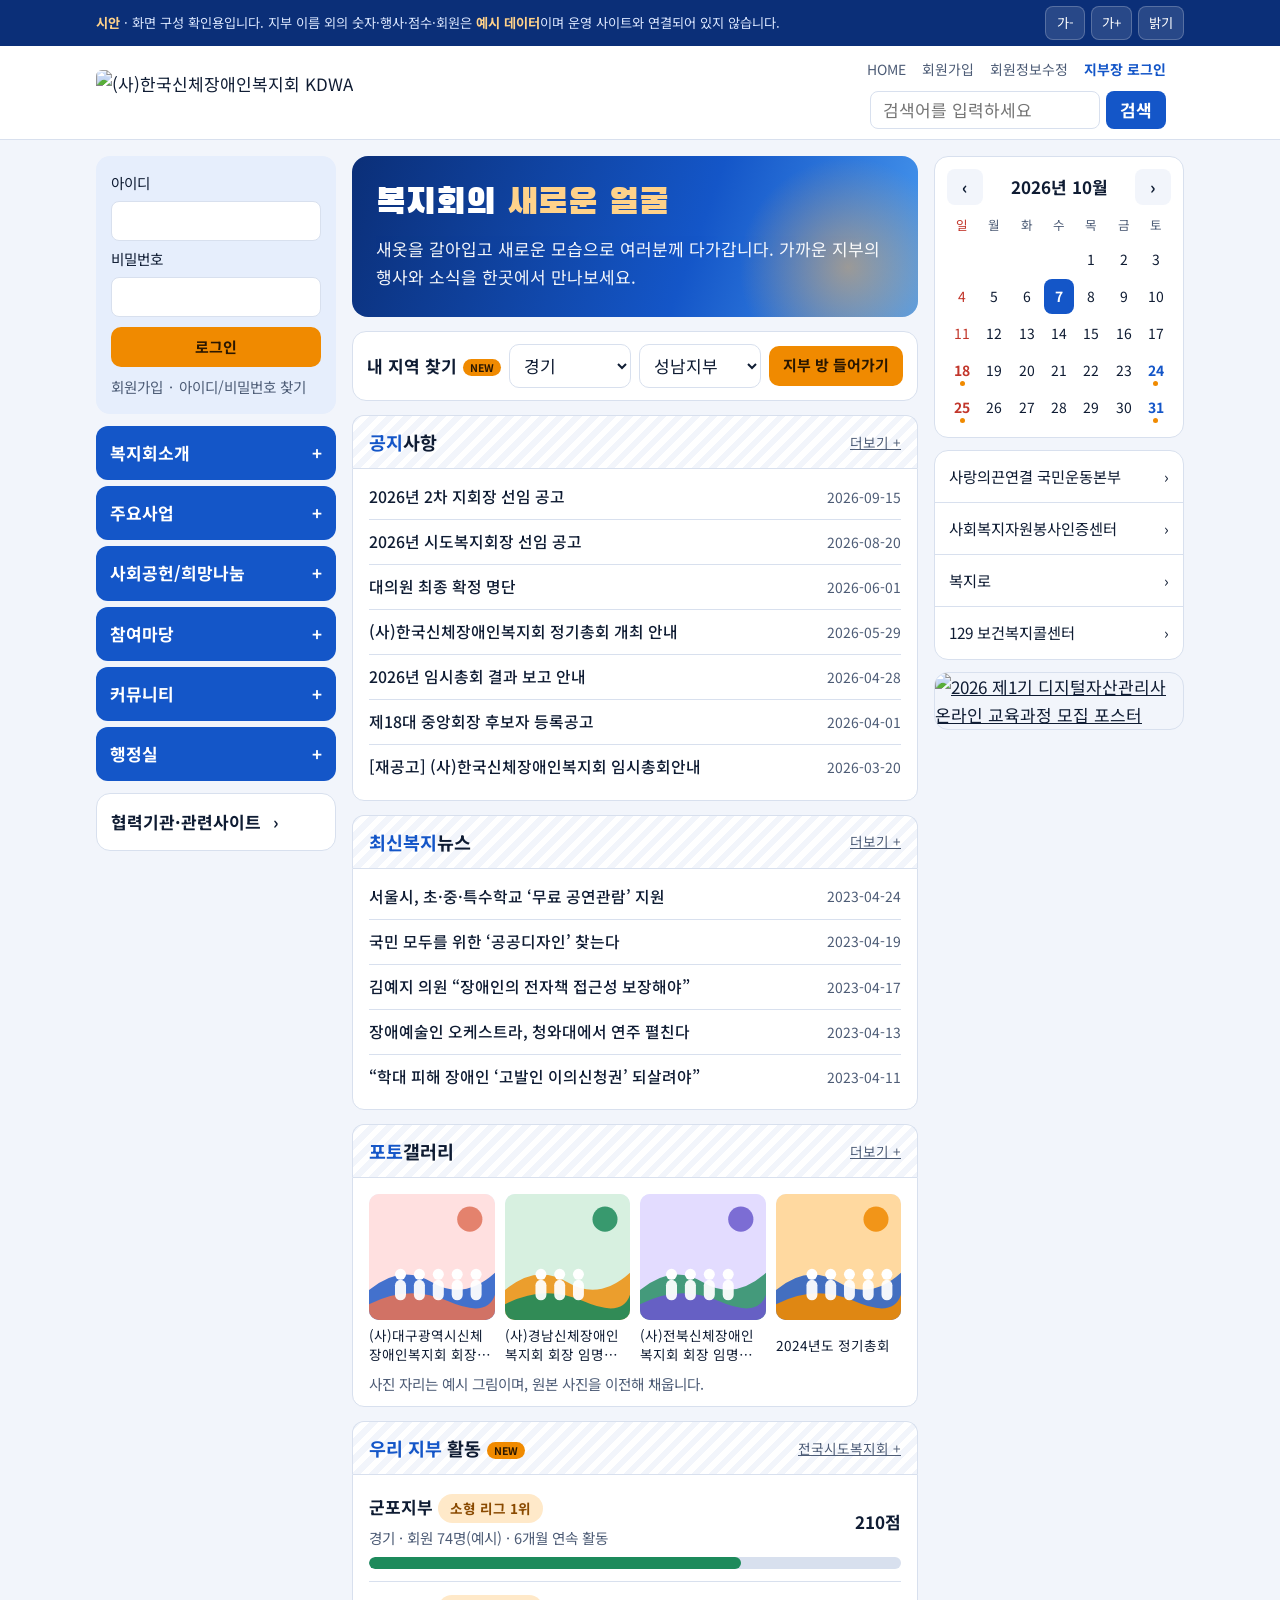
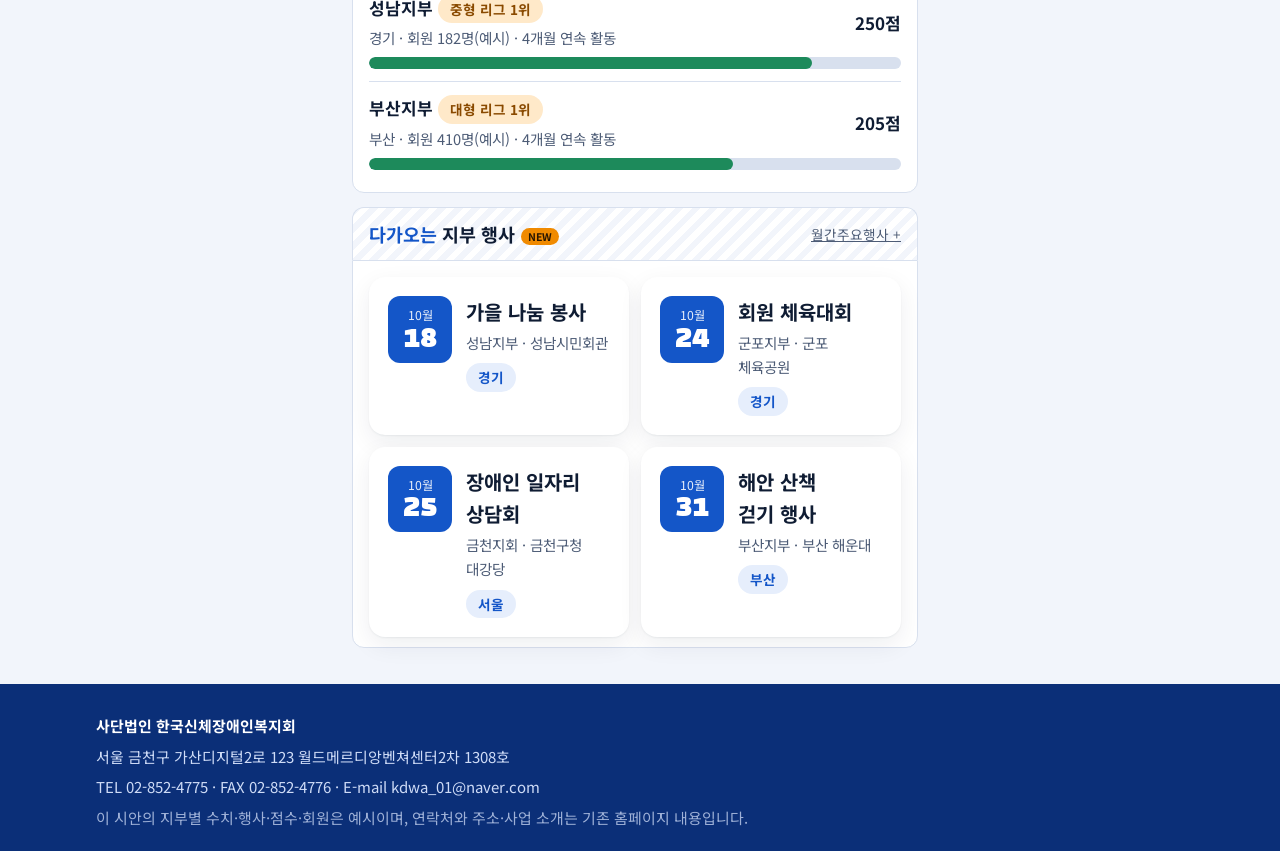
==== source/src.html @ e302c699 "복지회 홈페이지 개선 시안 버전 2 추가 원본 홈 골격(왼쪽 로그인·세로 메뉴, 가운데 공지·뉴스·갤러리, 오른쪽 달력·협력기관·포스터)을 유지하고 지부·지회 방, 지부장 관리 화" ====
<!doctype html>
<html lang="ko"><head><meta charset="utf-8">
<meta name="viewport" content="width=device-width,initial-scale=1">
<title>복지회 새 홈페이지 시안</title>
<link rel="preconnect" href="https://fonts.googleapis.com"><link rel="preconnect" href="https://fonts.gstatic.com" crossorigin>
<link href="https://fonts.googleapis.com/css2?family=Black+Han+Sans&family=Noto+Sans+KR:wght@400;500;700&display=swap" rel="stylesheet">
<style>
/* Layout: 파란 상단 영역 + 흰 카드 본문. 데스크톱은 상단 메뉴(마우스 올리면 하위 메뉴), 모바일은 하단 탭.
   지부장 화면은 왼쪽 메뉴 + 본문. 색은 로고의 남색과 2026 포스터의 로열블루·주황. 주황은 행동 버튼에만. */
:root{
 --bg:#f2f5fb; --surface:#ffffff; --ink:#0f1c33; --mut:#4d5c76; --line:#d8e0ee;
 --brand:#1456c8; --brand-deep:#0b2f78; --brand-soft:#e6eefc;
 --accent:#f08a00; --accent-ink:#2a1700; --green:#1d8a5b; --green-soft:#e1f4ea; --red:#c2362b; --red-soft:#fde8e6;
 --on-brand:#ffffff; --t1:#dbe6fa; --t2:#a9c3f2; --t3:#1456c8; --t4:#f08a00;
 --shadow:0 1px 2px rgba(15,28,51,.06),0 8px 24px rgba(15,28,51,.07);
 --fs:17px; --disp:"Black Han Sans","Noto Sans KR","Malgun Gothic",sans-serif; --body:"Noto Sans KR","Malgun Gothic","Apple SD Gothic Neo",sans-serif;
}
@media (prefers-color-scheme:dark){:root:not([data-theme="light"]){
 --bg:#0a111e; --surface:#121c2e; --ink:#eaf0fb; --mut:#a2b0c8; --line:#25324a;
 --brand:#6ea8ff; --brand-deep:#0a1f4d; --brand-soft:#16294d;
 --accent:#ffb04d; --accent-ink:#241400; --green:#5cc79a; --green-soft:#143528; --red:#ff8d82; --red-soft:#3b1a17;
 --on-brand:#07142e; --t1:#1a2c4d; --t2:#2b4a86; --t3:#6ea8ff; --t4:#ffb04d;
 --shadow:0 1px 2px rgba(0,0,0,.4),0 8px 24px rgba(0,0,0,.35);color-scheme:dark}}
:root[data-theme="dark"]{
 --bg:#0a111e; --surface:#121c2e; --ink:#eaf0fb; --mut:#a2b0c8; --line:#25324a;
 --brand:#6ea8ff; --brand-deep:#0a1f4d; --brand-soft:#16294d;
 --accent:#ffb04d; --accent-ink:#241400; --green:#5cc79a; --green-soft:#143528; --red:#ff8d82; --red-soft:#3b1a17;
 --on-brand:#07142e; --t1:#1a2c4d; --t2:#2b4a86; --t3:#6ea8ff; --t4:#ffb04d;
 --shadow:0 1px 2px rgba(0,0,0,.4),0 8px 24px rgba(0,0,0,.35);color-scheme:dark}
*{box-sizing:border-box}
html{font-size:var(--fs)}
body{margin:0;background:var(--bg);color:var(--ink);font-family:var(--body);line-height:1.65;padding-bottom:84px;-webkit-text-size-adjust:100%;word-break:keep-all;overflow-wrap:break-word}
a{color:inherit}button,input,select,textarea{font:inherit;color:inherit}
:focus-visible{outline:3px solid var(--accent);outline-offset:2px;border-radius:6px}
.skip{position:absolute;left:-999px;top:8px;background:var(--accent);color:var(--accent-ink);padding:10px 14px;border-radius:8px;z-index:100}.skip:focus{left:8px}
.wrap{width:min(1120px,100%);margin-inline:auto;padding-inline:16px}
.ribbon{background:var(--brand-deep);color:#dbe7ff;font-size:.78rem;padding:6px 0}
.ribbon .wrap{display:flex;gap:12px;align-items:center;justify-content:space-between;flex-wrap:wrap}
.ribbon b{color:#ffd28a}
.tools{display:flex;gap:6px}.tools button{background:rgba(255,255,255,.12);border:1px solid rgba(255,255,255,.22);color:#fff;border-radius:8px;min-width:40px;min-height:34px;cursor:pointer;padding:0 10px}
header.top{background:var(--surface);border-bottom:1px solid var(--line);position:sticky;top:0;z-index:30}
header.top .wrap{display:flex;align-items:center;gap:16px;min-height:68px}
.logo{display:flex;align-items:center;text-decoration:none;flex:0 0 auto}
.logo img{height:44px;width:auto;display:block;border-radius:6px;background:#fff}
nav.main{display:none;margin-left:auto;gap:2px}
nav.main>div{position:relative}
nav.main>div>a{display:block;text-decoration:none;padding:12px 9px;border-radius:10px;font-weight:700;font-size:.9rem;white-space:nowrap}
nav.main>div:hover>a,nav.main>div:focus-within>a,nav.main>div>a[aria-current="page"]{background:var(--brand-soft);color:var(--brand)}
nav.main .drop{display:none;position:absolute;left:0;top:100%;min-width:190px;background:var(--surface);border:1px solid var(--line);border-radius:12px;box-shadow:var(--shadow);padding:6px;z-index:40}
nav.main>div:hover .drop,nav.main>div:focus-within .drop{display:block}
nav.main .drop a{display:block;padding:10px 12px;border-radius:8px;text-decoration:none;font-size:.9rem;white-space:nowrap}
nav.main .drop a:hover{background:var(--brand-soft);color:var(--brand)}
.who{display:none;align-items:center;gap:8px;white-space:nowrap;flex:0 0 auto}.who .nm{display:none}@media(min-width:1440px){.who .nm{display:inline}}
.menubtn{margin-left:auto;background:var(--brand);color:var(--on-brand);border:0;border-radius:10px;min-height:44px;padding:0 16px;font-weight:700;cursor:pointer}
@media(min-width:1000px){nav.main{display:flex}.menubtn{display:none}body{padding-bottom:0}.who{display:flex}}
.sheet{position:fixed;inset:0;background:var(--bg);z-index:60;overflow:auto;padding:16px;display:none}
.sheet.open{display:block}
.sheet h2{font-family:var(--disp);font-weight:400;font-size:1.4rem;margin:0}
.sheet .x{float:right;background:var(--surface);border:1px solid var(--line);border-radius:10px;min-height:44px;min-width:44px;cursor:pointer}
.sheet details{background:var(--surface);border:1px solid var(--line);border-radius:12px;margin:10px 0;padding:4px 14px}
.sheet summary{font-weight:700;padding:12px 0;cursor:pointer}
.sheet details a{display:block;padding:12px 0;border-top:1px solid var(--line);text-decoration:none;color:var(--mut)}
.tabbar{position:fixed;left:0;right:0;bottom:0;background:var(--surface);border-top:1px solid var(--line);display:flex;z-index:40;padding-bottom:env(safe-area-inset-bottom,0px)}
.tabbar a{flex:1;text-align:center;text-decoration:none;padding:8px 2px;min-height:62px;color:var(--mut);font-size:.78rem;font-weight:500;display:flex;flex-direction:column;align-items:center;gap:2px}
.tabbar svg,.ico{width:24px;height:24px;stroke:currentColor;fill:none;stroke-width:1.8;stroke-linecap:round;stroke-linejoin:round}
.tabbar a[aria-current="page"]{color:var(--brand);font-weight:700}
@media(min-width:1000px){.tabbar{display:none}}
.btn{display:inline-flex;align-items:center;justify-content:center;gap:8px;border:0;border-radius:12px;min-height:48px;padding:0 20px;font-weight:700;cursor:pointer;text-decoration:none;background:var(--accent);color:var(--accent-ink)}
.btn:hover{filter:brightness(1.05)}.btn.line{background:transparent;color:var(--brand);box-shadow:inset 0 0 0 2px var(--brand)}
.btn.sm{min-height:40px;padding:0 14px;font-size:.88rem;border-radius:10px}
.btn.ok{background:var(--green);color:#fff}.btn.no{background:transparent;color:var(--red);box-shadow:inset 0 0 0 2px var(--red)}
.btn.plain{background:var(--bg);color:var(--ink)}
.btn.ghost{background:rgba(255,255,255,.14);color:#fff;box-shadow:inset 0 0 0 1.5px rgba(255,255,255,.45)}
.btn[disabled]{opacity:.45;cursor:not-allowed}
.card{background:var(--surface);border:1px solid var(--line);border-radius:16px;padding:18px;min-width:0}
.card.lift{box-shadow:var(--shadow);border-color:transparent}
.chip{display:inline-flex;align-items:center;gap:6px;background:var(--brand-soft);color:var(--brand);border-radius:999px;padding:3px 12px;font-size:.8rem;font-weight:700;white-space:nowrap}
.chip.g{background:var(--green-soft);color:var(--green)}.chip.o{background:#ffe9c9;color:#8a4a00}.chip.r{background:var(--red-soft);color:var(--red)}.chip.m{background:var(--bg);color:var(--mut)}
@media (prefers-color-scheme:dark){:root:not([data-theme="light"]) .chip.o{background:#3a2a10;color:#ffcb85}}
:root[data-theme="dark"] .chip.o{background:#3a2a10;color:#ffcb85}
h1,h2,h3{margin:0;text-wrap:balance}
.disp{font-family:var(--disp);font-weight:400;letter-spacing:-.01em}
.sec{padding-block:30px}.sec>.wrap>h2,.h2{font-family:var(--disp);font-weight:400;font-size:1.6rem;margin-bottom:6px}
.sub{color:var(--mut);margin:0 0 16px}
.mut{color:var(--mut)}.small{font-size:.86rem}.num{font-variant-numeric:tabular-nums}
.stack{display:grid;gap:14px;min-width:0;align-content:start}.row{display:flex;gap:10px;flex-wrap:wrap;align-items:center}
.hero{background:linear-gradient(135deg,var(--brand-deep) 0%,#1456c8 62%,#2a7be8 100%);color:#fff;padding-block:34px 44px;position:relative;overflow:hidden}
.hero::after{content:"";position:absolute;right:-90px;top:-90px;width:340px;height:340px;border-radius:50%;background:radial-gradient(circle,rgba(255,176,77,.35),rgba(255,176,77,0) 68%);pointer-events:none}
.hero .wrap{display:grid;gap:26px;position:relative;z-index:1}.hero .wrap>*{min-width:0}
.hero h1{font-family:var(--disp);font-weight:400;font-size:clamp(2rem,6.4vw,3.3rem);line-height:1.22}
.hero p.lead{font-size:1.06rem;opacity:.92;max-width:34em;margin:10px 0 0}
.finder{background:rgba(255,255,255,.12);border:1px solid rgba(255,255,255,.28);border-radius:16px;padding:14px;display:grid;gap:10px}
.finder label{font-weight:700;font-size:.9rem}.finder .r{display:flex;gap:8px;flex-wrap:wrap}
.finder select{flex:1 1 150px;min-height:50px;border-radius:12px;border:0;padding:0 12px;background:#fff;color:#0f1c33}
.hstats{display:flex;gap:22px;flex-wrap:wrap;margin-top:8px}.hstats div{display:flex;flex-direction:column}
.hstats b{font-family:var(--disp);font-weight:400;font-size:1.9rem;line-height:1.1}.hstats span{font-size:.8rem;opacity:.85}
@media(min-width:900px){.hero .wrap{grid-template-columns:1.25fr 1fr;align-items:center}.hero{padding-block:54px 60px}}
.pagehead{background:linear-gradient(135deg,var(--brand-deep),#1456c8);color:#fff;padding-block:26px}
.pagehead h1{font-family:var(--disp);font-weight:400;font-size:clamp(1.7rem,4.6vw,2.4rem)}
.crumbs{font-size:.85rem;opacity:.85;margin-bottom:4px}.crumbs a{color:#fff}
.subtabs{display:flex;gap:6px;overflow-x:auto;padding-block:14px 2px;scrollbar-width:thin}
.subtabs a,.subtabs button{border:1px solid var(--line);background:var(--surface);border-radius:999px;min-height:44px;padding:0 18px;font-weight:700;cursor:pointer;white-space:nowrap;color:var(--mut);text-decoration:none;display:inline-flex;align-items:center}
.subtabs [aria-current="page"],.subtabs [aria-selected="true"]{background:var(--brand);border-color:var(--brand);color:var(--on-brand)}
.mapbox{display:grid;gap:18px}.mapbox>*{min-width:0}
@media(min-width:900px){.mapbox{grid-template-columns:1fr 1fr;align-items:start}}
.cart{display:grid;grid-template-columns:repeat(4,1fr);gap:8px;max-width:420px}
.tile{aspect-ratio:1/.92;border-radius:14px;border:0;display:flex;flex-direction:column;align-items:center;justify-content:center;cursor:pointer;font-weight:700;line-height:1.2;color:var(--ink);background:var(--brand-soft);padding:2px}
.tile .n{font-size:.72rem;font-weight:500;color:var(--mut)}.tile.empty{visibility:hidden}
.tile.l1{background:var(--t1)}.tile.l2{background:var(--t2)}
.tile.l3{background:var(--t3);color:var(--on-brand)}.tile.l3 .n{color:var(--on-brand)}
.tile.l4{background:var(--t4);color:var(--accent-ink)}.tile.l4 .n{color:var(--accent-ink)}
.tile[aria-pressed="true"]{outline:3px solid var(--ink);outline-offset:2px}
.legend{display:flex;gap:12px;flex-wrap:wrap;margin-top:14px;font-size:.8rem;color:var(--mut)}
.legend i{display:inline-block;width:14px;height:14px;border-radius:4px;margin-right:5px;vertical-align:-2px}
.blist{list-style:none;margin:12px 0 0;padding:0;display:grid;gap:8px}
.blist a{display:flex;justify-content:space-between;align-items:center;gap:10px;padding:14px 16px;border-radius:14px;background:var(--surface);border:1px solid var(--line);text-decoration:none}
.blist a:hover{border-color:var(--brand)}.blist .nm{font-weight:700}.blist .meta{font-size:.82rem;color:var(--mut)}
.evgrid{display:grid;gap:12px}.evgrid>*{min-width:0}
@media(min-width:700px){.evgrid{grid-template-columns:repeat(2,1fr)}}@media(min-width:1000px){.evgrid{grid-template-columns:repeat(3,1fr)}}
.ev{display:grid;grid-template-columns:64px 1fr;gap:14px;align-items:start;text-decoration:none}
.date{background:var(--brand);color:var(--on-brand);border-radius:12px;text-align:center;padding:8px 0;line-height:1.1}
.date b{display:block;font-family:var(--disp);font-weight:400;font-size:1.7rem}.date span{font-size:.72rem;opacity:.9}
.news{display:grid;gap:14px}.news>*{min-width:0}@media(min-width:900px){.news{grid-template-columns:1.2fr 1fr}}
.notice{background:linear-gradient(160deg,var(--brand-deep),#1456c8);color:#fff;border:0}
.notice h3{font-family:var(--disp);font-weight:400;font-size:1.5rem;line-height:1.3}
.price{display:flex;gap:14px;flex-wrap:wrap;margin:14px 0}.price div{background:rgba(255,255,255,.12);border-radius:12px;padding:10px 14px}
.price small{display:block;opacity:.85}.price b{font-family:var(--disp);font-weight:400;font-size:1.5rem}.price .hi b{color:#ffcb85}
.list{list-style:none;margin:0;padding:0}.list li{padding:12px 0;border-bottom:1px solid var(--line);display:flex;gap:12px;justify-content:space-between;align-items:center}
.list li:last-child{border:0}.list a{text-decoration:none;font-weight:500}.list a:hover{color:var(--brand);text-decoration:underline}
.src{color:var(--mut);font-size:.82rem;white-space:nowrap}
.photos{display:grid;grid-template-columns:repeat(3,1fr);gap:8px}@media(min-width:700px){.photos{grid-template-columns:repeat(5,1fr)}}
.ph{aspect-ratio:1;border-radius:12px;overflow:hidden;background:var(--brand-soft);position:relative;display:block}
.ph img{width:100%;height:100%;object-fit:cover;display:block}
.ph .tag{position:absolute;left:6px;bottom:6px;background:rgba(0,0,0,.55);color:#fff;font-size:.66rem;padding:1px 8px;border-radius:99px}
.cover{background:linear-gradient(135deg,var(--brand-deep),#1456c8);color:#fff;padding-block:30px}
.cover .wrap{display:grid;gap:16px}.cover h1{font-family:var(--disp);font-weight:400;font-size:clamp(1.9rem,5vw,2.8rem)}
.kpi{display:grid;grid-template-columns:repeat(2,1fr);gap:10px}@media(min-width:700px){.kpi{grid-template-columns:repeat(4,1fr)}}
.kpi>div{background:rgba(255,255,255,.12);border-radius:14px;padding:12px 14px;min-width:0}
.kpi b{display:block;font-family:var(--disp);font-weight:400;font-size:1.7rem;line-height:1.1}.kpi span{font-size:.8rem;opacity:.88}
.biz{display:grid;gap:12px}@media(min-width:700px){.biz{grid-template-columns:repeat(2,1fr)}}@media(min-width:1000px){.biz{grid-template-columns:repeat(3,1fr)}}
.biz .card{display:grid;gap:8px;align-content:start}.biz .ic{width:46px;height:46px;border-radius:12px;background:var(--brand-soft);color:var(--brand);display:flex;align-items:center;justify-content:center}
.prose p{margin:.6em 0;max-width:46em}.prose h3{font-family:var(--disp);font-weight:400;font-size:1.25rem;margin-top:1.2em}
.prose ul{padding-left:1.2em;margin:.4em 0}.prose li{margin:.25em 0}
.tree{display:grid;gap:8px;margin-top:10px}.tree .n{border:1.5px solid var(--line);border-radius:12px;padding:10px 14px;background:var(--surface)}
.tree .n.hi{border-color:var(--brand);background:var(--brand-soft)}.tree .ind{margin-left:22px}
.form{display:grid;gap:12px}.form label{font-weight:700;font-size:.92rem;display:grid;gap:6px}
.form input[type=text],.form input[type=date],.form input[type=number],.form input[type=password],.form select,.form textarea{min-height:48px;border-radius:12px;border:1.5px solid var(--line);padding:10px 14px;background:var(--surface);width:100%}
.form textarea{min-height:110px;resize:vertical}.form input:focus,.form textarea:focus,.form select:focus{border-color:var(--brand)}
.consent{display:flex;gap:12px;align-items:flex-start;background:#fff4e0;border:1.5px solid #f0c27a;border-radius:12px;padding:12px 14px;color:#4a2c00}
.consent input{width:24px;height:24px;margin-top:2px;flex:0 0 auto;accent-color:var(--accent)}
@media (prefers-color-scheme:dark){:root:not([data-theme="light"]) .consent{background:#2e220d;border-color:#6e5220;color:#ffdca3}}
:root[data-theme="dark"] .consent{background:#2e220d;border-color:#6e5220;color:#ffdca3}
.drop{border:2px dashed var(--brand);border-radius:14px;padding:18px;text-align:center;background:var(--brand-soft);cursor:pointer;display:block}
.drop input{display:none}.drop:focus-within{outline:3px solid var(--accent);outline-offset:2px}
.drop svg{width:34px;height:34px;stroke:var(--brand);fill:none;stroke-width:1.8;stroke-linecap:round;stroke-linejoin:round;display:block;margin:0 auto 6px}
.mshell{display:grid;gap:16px;padding-block:18px}.mshell>*{min-width:0}
@media(min-width:1000px){.mshell{grid-template-columns:236px 1fr;align-items:start}}
.side{background:var(--surface);border:1px solid var(--line);border-radius:16px;padding:12px;display:none}
@media(min-width:1000px){.side{display:block;position:sticky;top:84px}}
.side .me{padding:6px 8px 12px;border-bottom:1px solid var(--line);margin-bottom:8px}
.side a{display:flex;align-items:center;gap:10px;padding:11px 10px;border-radius:10px;text-decoration:none;font-weight:500}
.side a:hover{background:var(--brand-soft)}.side a[aria-current="page"]{background:var(--brand);color:var(--on-brand);font-weight:700}
.side .ico{width:20px;height:20px}.side .cnt{margin-left:auto;background:var(--accent);color:var(--accent-ink);border-radius:99px;font-size:.72rem;font-weight:700;padding:0 8px}
.mchips{display:flex;gap:6px;overflow-x:auto;padding-bottom:4px}@media(min-width:1000px){.mchips{display:none}}
.mchips a{white-space:nowrap;border:1px solid var(--line);background:var(--surface);border-radius:999px;min-height:44px;padding:0 16px;display:inline-flex;align-items:center;gap:6px;text-decoration:none;font-weight:700;color:var(--mut)}
.mchips a[aria-current="page"]{background:var(--brand);border-color:var(--brand);color:var(--on-brand)}
.mchips .cnt{background:var(--accent);color:var(--accent-ink);border-radius:99px;font-size:.72rem;padding:0 7px}
.mk{display:grid;grid-template-columns:repeat(2,1fr);gap:10px}@media(min-width:800px){.mk{grid-template-columns:repeat(4,1fr)}}
.mk>a,.mk>div{background:var(--surface);border:1px solid var(--line);border-radius:14px;padding:12px 14px;text-decoration:none;display:block;min-width:0}
.mk b{display:block;font-family:var(--disp);font-weight:400;font-size:1.8rem;line-height:1.15}.mk span{font-size:.8rem;color:var(--mut)}
.two{display:grid;gap:14px;align-items:start}.two>*{min-width:0}@media(min-width:900px){.two{grid-template-columns:1.1fr 1fr}}
.todo{display:grid;gap:8px}.todo a{display:flex;align-items:center;gap:12px;padding:12px 14px;border-radius:12px;background:var(--bg);text-decoration:none}
.todo a:hover{outline:2px solid var(--brand)}.todo b{flex:1}
.dot{width:10px;height:10px;border-radius:50%;background:var(--accent);flex:0 0 auto}
.ring{width:132px;height:132px;position:relative;flex:0 0 auto}.ring svg{width:100%;height:100%;transform:rotate(-90deg)}
.ring .c{position:absolute;inset:0;display:flex;flex-direction:column;align-items:center;justify-content:center;line-height:1.1}
.ring .c b{font-family:var(--disp);font-weight:400;font-size:2.1rem}
.srow{display:flex;gap:18px;align-items:center;flex-wrap:wrap}
.bar{height:12px;border-radius:99px;background:var(--line);overflow:hidden}.bar i{display:block;height:100%;background:var(--green);border-radius:99px;transition:width .5s}
.badges{display:grid;grid-template-columns:repeat(auto-fit,minmax(78px,1fr));gap:10px}
.bd{text-align:center;padding:12px 6px;border-radius:14px;border:1.5px solid var(--line);background:var(--surface)}
.bd .ic{width:44px;height:44px;border-radius:50%;margin:0 auto 6px;display:flex;align-items:center;justify-content:center;background:var(--line);color:var(--mut)}
.bd.on{border-color:var(--accent)}.bd.on .ic{background:var(--accent);color:var(--accent-ink)}
.bd small{display:block;color:var(--mut);font-size:.74rem;line-height:1.35}.bd b{font-size:.84rem}
.rank{display:grid;gap:8px;margin:12px 0 0;padding:0;list-style:none}
.rank li{display:flex;align-items:center;gap:12px;padding:10px 14px;border-radius:12px;background:var(--bg)}
.rank .no{font-family:var(--disp);font-size:1.3rem;width:30px;text-align:center;color:var(--brand)}
.rank li.me{background:var(--brand);color:var(--on-brand)}.rank li.me .no{color:var(--on-brand)}.rank li.me small{color:var(--on-brand);opacity:.8}
.rank .nm{flex:1;font-weight:700;min-width:0}.rank .p{font-variant-numeric:tabular-nums;font-weight:700}
.note{background:var(--green-soft);border-radius:12px;padding:12px 14px;font-size:.88rem}
.tblwrap{overflow-x:auto}
table.tbl{width:100%;border-collapse:collapse;font-size:.92rem}
.tbl th{text-align:left;font-size:.78rem;color:var(--mut);font-weight:700;padding:8px 10px;border-bottom:2px solid var(--line);white-space:nowrap}
.tbl td{padding:11px 10px;border-bottom:1px solid var(--line);vertical-align:middle}
.tbl tr:hover td{background:var(--bg)}
@media(max-width:699px){.tbl thead{display:none}.tbl,.tbl tbody,.tbl tr,.tbl td{display:block;width:100%}
 .tbl tr{border:1px solid var(--line);border-radius:12px;padding:8px 12px;margin:10px 0;background:var(--surface)}
 .tbl td{border:0;padding:5px 0;display:flex;gap:10px;justify-content:space-between;align-items:center;text-align:right}
 .tbl td::before{content:attr(data-l);color:var(--mut);font-size:.8rem;text-align:left;flex:0 0 auto}.tbl tr:hover td{background:none}}
.toolbar{display:flex;gap:10px;flex-wrap:wrap;margin-bottom:12px}.toolbar input,.toolbar select{min-height:46px;border-radius:12px;border:1.5px solid var(--line);padding:0 12px;background:var(--surface)}
.toolbar input{flex:1 1 180px;min-width:0}
.pager{display:flex;gap:6px;align-items:center;justify-content:center;margin-top:12px;flex-wrap:wrap}
.pager button{min-width:44px;min-height:44px;border-radius:10px;border:1px solid var(--line);background:var(--surface);cursor:pointer;font-weight:700}
.pager button[aria-current="true"]{background:var(--brand);border-color:var(--brand);color:var(--on-brand)}
.pager button[disabled]{opacity:.4;cursor:not-allowed}
.tl{list-style:none;margin:0;padding:0}.tl li{display:grid;grid-template-columns:92px 1fr;gap:10px;padding:10px 0;border-bottom:1px solid var(--line);font-size:.9rem}
.tl time{color:var(--mut);font-variant-numeric:tabular-nums;font-size:.82rem}
.steps{display:flex;gap:6px;align-items:center;font-size:.76rem;flex-wrap:wrap}.steps span{padding:2px 9px;border-radius:99px;background:var(--bg);color:var(--mut);font-weight:700}
.steps span.on{background:var(--accent);color:var(--accent-ink)}.steps span.done{background:var(--green-soft);color:var(--green)}
.switch{display:inline-flex;align-items:center;gap:8px;min-height:44px;cursor:pointer}.switch input{width:22px;height:22px;accent-color:var(--brand)}
.msg{border:1px solid var(--line);border-radius:14px;padding:14px;display:grid;gap:10px;background:var(--surface)}
.acct button{text-align:left;cursor:pointer;display:grid;gap:2px;width:100%}.acct button:hover{border-color:var(--brand)}
.modal{position:fixed;inset:0;background:rgba(5,10,20,.55);z-index:80;display:none;align-items:center;justify-content:center;padding:16px}
.modal.open{display:flex}
.modal .box{background:var(--surface);border-radius:18px;padding:20px;width:min(520px,100%);max-height:90vh;overflow:auto;display:grid;gap:14px}
.modal h3{font-family:var(--disp);font-weight:400;font-size:1.3rem}
.modal .acts{display:flex;gap:10px;justify-content:flex-end;flex-wrap:wrap}
@media(max-width:600px){.modal{align-items:flex-end;padding:0}.modal .box{border-radius:18px 18px 0 0;width:100%}}
footer.f{background:var(--brand-deep);color:#cfdcf7;padding-block:30px 20px;margin-top:20px;font-size:.88rem}
footer.f b{color:#fff}.footgrid{display:grid;gap:6px}
.toast{position:fixed;left:50%;bottom:96px;transform:translate(-50%,20px);background:var(--ink);color:var(--bg);padding:12px 20px;border-radius:12px;font-weight:700;opacity:0;pointer-events:none;transition:.3s;z-index:90;max-width:calc(100% - 32px);text-align:center}
.toast.show{opacity:1;transform:translate(-50%,0)}
@media(min-width:1000px){.toast{bottom:28px}}
@media(prefers-reduced-motion:reduce){*{transition:none!important;scroll-behavior:auto!important}}
/* ===== v4: 원본 골격(왼쪽 로그인·세로 메뉴 / 가운데 목록 / 오른쪽 달력·협력기관) ===== */
header.top .wrap.hd{display:grid;grid-template-columns:auto 1fr auto;align-items:center;gap:8px 18px;padding-block:10px;min-height:0}
.hr{display:none;justify-content:flex-end;flex-direction:column;align-items:flex-end;gap:8px}
@media(min-width:1000px){.hr{display:flex}}
.util{display:flex;gap:6px 16px;align-items:center;flex-wrap:wrap;justify-content:flex-end;font-size:.82rem}
.util a,.util button{text-decoration:none;color:var(--mut);background:none;border:0;cursor:pointer;padding:2px 0;font-size:.82rem}
.util a:hover,.util button:hover{color:var(--brand);text-decoration:underline}
.util .adm{font-weight:700;color:var(--brand)}
.search{display:flex;gap:6px}.search input{min-height:38px;border:1.5px solid var(--line);border-radius:8px;padding:0 12px;width:230px;background:var(--surface)}
.search button{min-height:38px;border-radius:8px;border:0;background:var(--brand);color:var(--on-brand);padding:0 14px;font-weight:700;cursor:pointer}
.sr{position:absolute;left:-999px}
.frame{display:grid;gap:16px;padding-block:16px}.frame>*{min-width:0}
@media(min-width:1000px){.frame{grid-template-columns:240px minmax(0,1fr)}.frame.r3{grid-template-columns:240px minmax(0,1fr) 250px}}
.lcol{display:none}@media(min-width:1000px){.lcol{display:grid;gap:12px;align-content:start}}
.rcol{display:grid;gap:12px;align-content:start}
.lbox{background:var(--surface);border:1px solid var(--line);border-radius:14px;padding:14px;display:grid;gap:6px}
.lbox.login{background:var(--brand-soft);border-color:transparent}
.lbox input{min-height:40px;border-radius:8px;border:1.5px solid var(--line);padding:0 10px;background:var(--surface);width:100%}
.lbox .links{display:flex;gap:6px;flex-wrap:wrap;margin-top:2px}.lbox .links a{color:var(--mut);text-decoration:none}.lbox .links a:hover{color:var(--brand);text-decoration:underline}
.vmenu{display:grid;gap:6px}
.vmenu .gt{display:flex;justify-content:space-between;align-items:center;padding:13px 14px;background:var(--brand);color:var(--on-brand);border-radius:12px;font-weight:700;text-decoration:none}
.vmenu .g.open .gt{background:var(--brand-deep);color:#fff}
.vmenu ul{list-style:none;margin:4px 0 6px;padding:6px;background:var(--surface);border:1px solid var(--line);border-radius:12px}
.vmenu li a{display:flex;justify-content:space-between;align-items:center;padding:9px 10px;border-radius:8px;text-decoration:none;font-size:.92rem}
.vmenu li a:hover{background:var(--brand-soft);color:var(--brand)}
.vmenu li a[aria-current="page"]{background:var(--brand-soft);color:var(--brand);font-weight:700}
em.new{font-style:normal;background:var(--accent);color:var(--accent-ink);border-radius:99px;font-size:.62rem;font-weight:700;padding:1px 7px;margin-left:6px;vertical-align:1px}
.coop{display:flex;align-items:center;gap:12px;text-decoration:none;font-weight:700}
.coop img{width:36px;height:36px;border-radius:8px;background:#fff}
.ptitle{margin-bottom:6px}.ptitle h1{font-family:var(--disp);font-weight:400;font-size:clamp(1.5rem,4vw,2rem)}
.crumbs2{font-size:.82rem;color:var(--mut)}.crumbs2 a{color:var(--mut)}
.ccol .wrap{width:100%;padding-inline:0}.ccol .sec{padding-block:12px}
.ccol .cover{border-radius:16px;padding:22px}.ccol .cover .wrap{padding:0}
.ccol .evgrid{grid-template-columns:1fr}@media(min-width:700px){.ccol .evgrid{grid-template-columns:repeat(2,1fr)}}
.ccol .mapbox{grid-template-columns:1fr}@media(min-width:1100px){.ccol .mapbox{grid-template-columns:minmax(0,420px) minmax(0,1fr)}}
.ccol .two{grid-template-columns:1fr}@media(min-width:1100px){.ccol .two{grid-template-columns:1fr 1fr}}
.ccol .biz{grid-template-columns:1fr}@media(min-width:700px){.ccol .biz{grid-template-columns:repeat(2,1fr)}}
.subtabs.mob{display:flex}@media(min-width:1000px){.subtabs.mob{display:none}}
/* 홈 배너·목록 */
.banner{border-radius:16px;padding:26px 24px;background:linear-gradient(110deg,#0b2f78 0%,#1456c8 60%,#4a9bf0 100%);color:#fff;position:relative;overflow:hidden}
.banner::after{content:"";position:absolute;right:-40px;bottom:-60px;width:220px;height:220px;border-radius:50%;background:radial-gradient(circle,rgba(255,176,77,.5),rgba(255,176,77,0) 70%)}
.banner h2{font-family:var(--disp);font-weight:400;font-size:clamp(1.5rem,3.4vw,2.1rem);line-height:1.25;position:relative;z-index:1}
.banner h2 b{color:#ffd28a;font-weight:400}.banner p{margin:8px 0 0;max-width:30em;opacity:.95;position:relative;z-index:1}
.find{display:flex;gap:8px;flex-wrap:wrap;align-items:center;background:var(--surface);border:1px solid var(--line);border-radius:14px;padding:12px 14px}
.find b{white-space:nowrap}.find select{min-height:44px;border-radius:10px;border:1.5px solid var(--line);padding:0 10px;background:var(--surface);flex:1 1 120px;min-width:0}
.sech{display:flex;align-items:center;justify-content:space-between;gap:8px;padding:11px 16px;border-radius:12px 12px 0 0;border:1px solid var(--line);border-bottom:0;background:repeating-linear-gradient(135deg,var(--bg),var(--bg) 6px,var(--surface) 6px,var(--surface) 12px)}
.sech h2{font-size:1.08rem;font-weight:700;margin:0}.sech h2 b{color:var(--brand)}.sech a{font-size:.8rem;color:var(--mut)}
.blk{background:var(--surface);border:1px solid var(--line);border-radius:0 0 12px 12px;padding:6px 16px 10px}
.blk .list li{padding:9px 0}.blk .list a{font-size:.93rem}
.gal{display:grid;grid-template-columns:repeat(2,1fr);gap:10px;padding-top:10px}@media(min-width:700px){.gal{grid-template-columns:repeat(4,1fr)}}
.gal a{text-decoration:none;display:grid;gap:6px;font-size:.8rem}.gal .ph{border-radius:10px}.gal span{display:block;overflow:hidden;display:-webkit-box;-webkit-line-clamp:2;-webkit-box-orient:vertical}
.cal{background:var(--surface);border:1px solid var(--line);border-radius:14px;padding:12px}
.calh{display:flex;justify-content:space-between;align-items:center;margin-bottom:6px}
.calh button{min-width:36px;min-height:36px;border:0;background:var(--bg);border-radius:8px;cursor:pointer;font-weight:700}
.calg{display:grid;grid-template-columns:repeat(7,1fr);gap:2px;text-align:center;font-size:.82rem}
.calg>span{color:var(--mut);padding:4px 0;font-size:.74rem}.calg>span:first-child,.calg .cd:nth-child(7n+8){color:var(--red)}
.cd{position:relative;text-decoration:none;padding:6px 0;border-radius:8px;display:block}.cd:hover{background:var(--brand-soft)}
.cd.t{background:var(--brand);color:var(--on-brand);font-weight:700}.cd.e{font-weight:700;color:var(--brand)}.cd.t.e{color:var(--on-brand)}
.cd i{position:absolute;left:50%;bottom:2px;width:5px;height:5px;margin-left:-2.5px;border-radius:50%;background:var(--accent)}
.coops{display:grid;gap:0;background:var(--surface);border:1px solid var(--line);border-radius:14px;overflow:hidden}
.coops a{display:flex;justify-content:space-between;align-items:center;padding:13px 14px;text-decoration:none;border-bottom:1px solid var(--line);font-size:.9rem}
.coops a:last-child{border:0}.coops a:hover{background:var(--brand-soft);color:var(--brand)}
.poster{display:block;border-radius:14px;overflow:hidden;border:1px solid var(--line)}.poster img{width:100%;display:block}
body.mgr .frame{display:block}

.gal span:not(.ph){word-break:break-all;line-height:1.4}
.brrow{display:grid;grid-template-columns:1fr auto;gap:6px 14px;align-items:center;padding:12px 0;border-bottom:1px solid var(--line);text-decoration:none}
.brrow:last-child{border:0}.brrow:hover b:first-child{color:var(--brand)}.brrow .bar{grid-column:1/-1}
.ccol #t-news .evgrid{grid-template-columns:1fr}
.ccol #t-news article{display:grid;grid-template-columns:160px 1fr;align-items:stretch}
.ccol #t-news .ph{aspect-ratio:4/3!important;height:100%}
@media(max-width:520px){.ccol #t-news article{grid-template-columns:112px 1fr}}
</style></head>
<body>
<a class="skip" href="#main">본문으로 바로가기</a>
<div class="ribbon"><div class="wrap"><span><b>시안</b> · 화면 구성 확인용입니다. 지부 이름 외의 숫자·행사·점수·회원은 <b>예시 데이터</b>이며 운영 사이트와 연결되어 있지 않습니다.</span>
<span class="tools" role="group" aria-label="보기 설정"><button id="fsm" aria-label="글자 작게">가-</button><button id="fsp" aria-label="글자 크게">가+</button><button id="thm" aria-label="화면 밝기 바꾸기">밝기</button></span></div></div>
<header class="top"><div class="wrap hd">
<a class="logo" href="#home" aria-label="한국신체장애인복지회 홈"><img alt="(사)한국신체장애인복지회 KDWA" src="__LOGO__"></a>
<div class="hr"><div class="util" id="util"></div><form class="search" data-form="search" role="search"><label class="sr" for="q">검색</label><input id="q" type="search" placeholder="검색어를 입력하세요"><button type="submit">검색</button></form></div>
<button class="menubtn" id="menubtn" aria-haspopup="dialog">메뉴</button></div></header>
<div class="sheet" id="sheet" role="dialog" aria-modal="true" aria-label="전체 메뉴"><button class="x" id="sheetx" aria-label="메뉴 닫기">닫기</button><h2>전체 메뉴</h2><div id="sheetbody"></div></div>
<main id="main"><div id="app"></div></main>
<footer class="f"><div class="wrap footgrid"><b>사단법인 한국신체장애인복지회</b>
<span>서울 금천구 가산디지털2로 123 월드메르디앙벤쳐센터2차 1308호</span><span>TEL 02-852-4775 · FAX 02-852-4776 · E-mail kdwa_01@naver.com</span>
<span style="opacity:.75">이 시안의 지부별 수치·행사·점수·회원은 예시이며, 연락처와 주소·사업 소개는 기존 홈페이지 내용입니다.</span></div></footer>
<nav class="tabbar" id="tabbar" aria-label="하단 메뉴"></nav>
<div class="modal" id="modal" role="dialog" aria-modal="true"><div class="box" id="modalbox"></div></div>
<div class="toast" id="toast" role="status" aria-live="polite"></div>
<script>
/* ===== 데이터 ===== */
const SIDO=[["인천",1,1],["서울",2,1],["경기",3,1],["강원",4,1],["충남",1,2],["세종",2,2],["충북",3,2],["경북",4,2],["전북",1,3],["대전",2,3],["대구",3,3],["울산",4,3],["광주",1,4],["전남",2,4],["경남",3,4],["부산",4,4],["제주",2,5]];
const BR=[
 {id:"seongnam",nm:"성남지부",s:"경기",lg:"중형",pts:250,mem:182,st:4,d:"분당·수정·중원 지역 회원 모임"},
 {id:"gunpo",nm:"군포지부",s:"경기",lg:"소형",pts:210,mem:74,st:6,d:"군포시 회원 모임"},
 {id:"yongin",nm:"용인시지부",s:"경기",lg:"대형",pts:190,mem:420,st:2,d:"처인·기흥·수지 지역 회원 모임"},
 {id:"gwangju-g",nm:"광주시지부",s:"경기",lg:"소형",pts:95,mem:58,st:1,d:"경기 광주시 회원 모임"},
 {id:"incheon",nm:"인천지부",s:"인천",lg:"대형",pts:150,mem:360,st:3,d:"인천 전역 회원 모임"},
 {id:"seoul-gc",nm:"금천지회",s:"서울",lg:"중형",pts:230,mem:140,st:5,d:"서울 금천구 회원 모임"},
 {id:"daegu",nm:"대구지부",s:"대구",lg:"중형",pts:120,mem:150,st:2,d:"대구 전역 회원 모임"},
 {id:"gumi",nm:"구미지회",s:"경북",lg:"소형",pts:60,mem:45,st:1,d:"경북 구미시 회원 모임"},
 {id:"jeonju",nm:"전주지부",s:"전북",lg:"중형",pts:175,mem:132,st:3,d:"전주시 회원 모임"},
 {id:"changwon",nm:"창원지부",s:"경남",lg:"대형",pts:140,mem:380,st:2,d:"창원시 회원 모임"},
 {id:"busan",nm:"부산지부",s:"부산",lg:"대형",pts:205,mem:410,st:4,d:"부산 전역 회원 모임"},
 {id:"jeju",nm:"제주지부",s:"제주",lg:"소형",pts:0,mem:38,st:0,d:"제주 전역 회원 모임"}];
const ACCT=[
 {role:"branch",bid:"seongnam",name:"김지훈",title:"지부장"},
 {role:"branch",bid:"seoul-gc",name:"박미경",title:"지회장"},
 {role:"region",sido:"경기",name:"이정수",title:"경기복지회장"}];
const TODAY="2026-10-07";
let EV=[
 {b:"seongnam",t:"추석 맞이 나눔",d:"2026-09-24",p:"성남시민회관",att:null},
 {b:"seongnam",t:"가을 나눔 봉사",d:"2026-10-18",p:"성남시민회관"},
 {b:"seoul-gc",t:"회원 걷기 대회",d:"2026-09-19",p:"안양천 산책로",att:null},
 {b:"gunpo",t:"회원 체육대회",d:"2026-10-24",p:"군포 체육공원"},
 {b:"seoul-gc",t:"장애인 일자리 상담회",d:"2026-10-25",p:"금천구청 대강당"},
 {b:"busan",t:"해안 산책 걷기 행사",d:"2026-10-31",p:"부산 해운대"},
 {b:"jeonju",t:"정회원 간담회",d:"2026-11-02",p:"전주 복지관"},
 {b:"yongin",t:"겨울 김장 나눔",d:"2026-11-08",p:"용인 문화센터"}];
const PHBASE={seongnam:4,gunpo:7,yongin:3,"seoul-gc":6,busan:5};
const BONUS={},NEWS={},UPIMGS={},EXTRA={};
const PROFILE={seongnam:{greet:"성남지부는 분당·수정·중원 지역 회원들이 함께 모이는 곳입니다. 어려운 일은 언제든 연락 주세요.",phone:"031-000-0000",addr:"경기 성남시 중원구(예시)",hours:"평일 10:00~17:00"},"seoul-gc":{greet:"금천지회에 오신 것을 환영합니다.",phone:"02-000-0000",addr:"서울 금천구(예시)",hours:"평일 10:00~16:00"}};
const STAFF={seongnam:[{n:"최은지",r:"간사",p:{글:true,사진:true,행사:false,회원:false}},{n:"장대근",r:"간사",p:{글:true,사진:false,행사:true,회원:false}}],"seoul-gc":[{n:"윤순자",r:"간사",p:{글:true,사진:true,행사:true,회원:false}}]};
const FORMS=[["회원가입 신청서","지부 → 시·도 → 중앙 승인"],["장학생 신청서","학생 본인 또는 보호자 작성"],["공적조서","표창 추천 시 제출"],["법인서류 요청서","법인 인감·등기 서류"],["체크카드 발급 요청서","지부 운영비 카드"]];
let SUBM=[{n:"장학생 신청서",who:"seongnam",d:"10월 1일",s:"중앙 검토중"},{n:"법인서류 요청서",who:"seongnam",d:"9월 22일",s:"처리 완료"}];
let AUDIT=[];let SESS=null;
const SUR="김이박최정강조윤장임한오서신권황안송류".split(""),GIV="지훈,미경,성호,영희,정수,순자,민준,은지,철수,보라,상진,현숙,대근,수연,재원,태양,혜진,우진,경숙,동혁".split(",");
const $=s=>document.querySelector(s),$$=s=>[...document.querySelectorAll(s)];
const esc=s=>String(s).replace(/[&<>"']/g,c=>({"&":"&amp;","<":"&lt;",">":"&gt;",'"':"&quot;","'":"&#39;"}[c]));
const br=id=>BR.find(b=>b.id===id);
const hash=s=>[...s].reduce((a,c)=>(a*31+c.charCodeAt(0))>>>0,7);
const rng=seed=>{let s=seed>>>0;return()=>(s=(s*1664525+1013904223)>>>0)/4294967296};
const lv=p=>p>=220?4:p>=160?3:p>=90?2:p>0?1:0;
const pts=id=>Math.min(300,br(id).pts+(BONUS[id]||0));
const phn=id=>(PHBASE[id]||0)+(EXTRA[id]||0);
const dd=d=>{const x=new Date(d+"T00:00:00");return[x.getMonth()+1+"월",x.getDate()]};
function nowStr(){const d=new Date(),p=n=>String(n).padStart(2,"0");return`${d.getMonth()+1}/${d.getDate()} ${p(d.getHours())}:${p(d.getMinutes())}`}
function log(a){AUDIT.unshift({t:nowStr(),who:SESS?SESS.title+" "+SESS.name:"방문자",a})}
function award(n,why){const b=SESS&&SESS.bid;if(!b)return;BONUS[b]=(BONUS[b]||0)+n;log(why+" (+"+n+"점)")}
const I=(p)=>`<svg class="ico" viewBox="0 0 24 24" aria-hidden="true">${p}</svg>`;
const ICON={flag:I('<path d="M5 21V4M5 4h11l-2 4 2 4H5"/>'),cam:I('<path d="M4 8h3l2-3h6l2 3h3v11H4z"/><circle cx="12" cy="13" r="3.5"/>'),fire:I('<path d="M12 3c1 4 5 5 5 10a5 5 0 01-10 0c0-2 1-3 2-4 0 2 1 3 2 3 0-3-1-5 1-9z"/>'),news:I('<rect x="4" y="4" width="16" height="16" rx="2"/><path d="M8 9h8M8 13h8M8 17h5"/>'),
 home:I('<path d="M3 11l9-8 9 8M5 10v10h5v-6h4v6h5V10"/>'),pin:I('<path d="M12 21s-7-6.2-7-11a7 7 0 0114 0c0 4.8-7 11-7 11z"/><circle cx="12" cy="10" r="2.5"/>'),cal:I('<rect x="3" y="5" width="18" height="16" rx="2"/><path d="M3 10h18M8 3v4M16 3v4"/>'),user:I('<circle cx="12" cy="8" r="4"/><path d="M4 21c0-4.4 3.6-7 8-7s8 2.6 8 7"/>'),
 users:I('<circle cx="9" cy="8" r="3.5"/><path d="M2 20c0-3.6 3-6 7-6s7 2.4 7 6M17 5a3.5 3.5 0 010 7M19 14c2 .6 3 2.4 3 5"/>'),check:I('<circle cx="12" cy="12" r="9"/><path d="M8 12l3 3 5-6"/>'),mail:I('<rect x="3" y="5" width="18" height="14" rx="2"/><path d="M3 7l9 6 9-6"/>'),doc:I('<path d="M6 3h8l4 4v14H6z"/><path d="M14 3v4h4M9 13h6M9 17h6"/>'),edit:I('<path d="M4 20h4L19 9l-4-4L4 16z"/>'),key:I('<circle cx="8" cy="15" r="4"/><path d="M11 12l9-9M16 7l3 3"/>'),list:I('<path d="M8 6h13M8 12h13M8 18h13M3 6h.01M3 12h.01M3 18h.01"/>'),
 grad:I('<path d="M2 9l10-5 10 5-10 5zM6 11v5c0 1.5 2.7 3 6 3s6-1.5 6-3v-5"/>'),tool:I('<path d="M14 6a4 4 0 005 5l-9 9a2 2 0 01-3-3l9-9z"/>'),mic:I('<rect x="9" y="3" width="6" height="11" rx="3"/><path d="M5 11a7 7 0 0014 0M12 18v3"/>'),sparkle:I('<path d="M12 3l2 6 6 2-6 2-2 6-2-6-6-2 6-2z"/>'),ring:I('<circle cx="9" cy="14" r="5"/><circle cx="15" cy="14" r="5"/>'),tree:I('<path d="M12 3l6 9h-4l5 7H5l5-7H6zM12 19v3"/>'),wash:I('<rect x="4" y="3" width="16" height="18" rx="2"/><circle cx="12" cy="13" r="4"/><path d="M8 7h.01"/>'),chat:I('<path d="M4 5h16v11H9l-5 4z"/>'),out:I('<path d="M10 4H5v16h5M15 8l4 4-4 4M19 12H9"/>')};
function scene(i){const P=[["#ffd9a0","#f08a00","#1456c8"],["#bfe3ff","#1d8a5b","#0b2f78"],["#ffe0e0","#e0735a","#1456c8"],["#d7f0e0","#1d8a5b","#f08a00"],["#e3dcff","#6a5acd","#1d8a5b"]][((i%5)+5)%5];let pp="";for(let k=0;k<3+(i%3);k++){const x=40+k*24+(i%2)*6;pp+=`<circle cx="${x}" cy="102" r="7" fill="#fff"/><rect x="${x-7}" y="109" width="14" height="26" rx="7" fill="#fff" opacity=".93"/>`}
 return"data:image/svg+xml,"+encodeURIComponent(`<svg xmlns="http://www.w3.org/2000/svg" viewBox="0 0 160 160"><rect width="160" height="160" fill="${P[0]}"/><circle cx="128" cy="32" r="16" fill="${P[1]}" opacity=".85"/><path d="M0 122Q40 88 80 112T160 100V160H0z" fill="${P[2]}" opacity=".8"/><path d="M0 140Q50 114 100 136T160 128V160H0z" fill="${P[1]}" opacity=".9"/>${pp}</svg>`)}
const MEM={};
function members(bid){if(MEM[bid])return MEM[bid];const b=br(bid),r=rng(hash(bid)),out=[];
 for(let i=0;i<b.mem;i++){const nm=SUR[Math.floor(r()*SUR.length)]+GIV[Math.floor(r()*GIV.length)];const x=r();const st=x<.04?"가입대기":x<.13?"휴면":"정상";const y=2012+Math.floor(r()*15),m=1+Math.floor(r()*12);
  const ty=r()<.7?"정회원":(r()<.6?"일반회원":"후원회원");const dues=st==="휴면"?"미납":(r()<.78?"납부":"미납");
  out.push({id:i+1,nm,st,ty,dues,join:`${y}.${String(m).padStart(2,"0")}`,ph:"010-"+String(1000+Math.floor(r()*8999))+"-"+String(1000+Math.floor(r()*8999)),shown:false})}
 out.sort((a,c)=>c.join.localeCompare(a.join));return MEM[bid]=out}
const APPS=[];
(function(){BR.forEach(b=>{const r=rng(hash(b.id)+7),n=b.id==="seongnam"?3:(b.id==="seoul-gc"?2:Math.floor(r()*3));for(let i=0;i<n;i++)APPS.push({id:b.id+"-a"+i,b:b.id,nm:SUR[Math.floor(r()*SUR.length)]+GIV[Math.floor(r()*GIV.length)],d:"10월 "+(3+Math.floor(r()*4))+"일",stage:1,note:""})});
 APPS.push({id:"yongin-s2",b:"yongin",nm:"한보라",d:"10월 2일",stage:2,note:""},{id:"gunpo-s2",b:"gunpo",nm:"오대근",d:"10월 3일",stage:2,note:""})})();
const INQ={};
function inquiries(bid){if(INQ[bid])return INQ[bid];return INQ[bid]=[{id:bid+"q1",from:"신입 문의 (비회원)",sub:"가입 방법이 궁금합니다",body:"회원으로 가입하려면 어떤 서류가 필요한가요? 가족이 대신 신청해도 되나요?",ago:5,done:false,reply:""},{id:bid+"q2",from:"회원 문의",sub:"행사 참석 가능 여부",body:"다음 달 행사에 휠체어 이동 지원이 가능한지 알고 싶습니다.",ago:19,done:false,reply:""}]}
const openApps=bid=>APPS.filter(a=>a.b===bid&&a.stage===1).length;
const openInq=bid=>inquiries(bid).filter(q=>!q.done).length;
const regionApps=s=>APPS.filter(a=>br(a.b).s===s&&a.stage===2);
/* ===== 공통 ===== */
function toast(m){const t=$("#toast");t.textContent=m;t.classList.add("show");clearTimeout(toast.h);toast.h=setTimeout(()=>t.classList.remove("show"),2600)}
function openModal(o){$("#modalbox").innerHTML=`<h3>${esc(o.title)}</h3><div>${o.body}</div><div class="acts"><button class="btn plain" data-act="mclose">취소</button><button class="btn ${o.cls||""}" data-act="mok">${esc(o.ok||"확인")}</button></div>`;
 $("#modal").classList.add("open");openModal.fn=o.onOk;const f=$("#modalbox").querySelector("textarea,input")||$("#modalbox").querySelector("[data-act=mok]");if(f)f.focus()}
function closeModal(){$("#modal").classList.remove("open");openModal.fn=null}
const evCard=e=>{const[m,d]=dd(e.d),b=br(e.b);return`<a class="card ev lift" href="#room-${b.id}"><div class="date"><span>${m}</span><b class="num">${d}</b></div><div><h3>${esc(e.t)}</h3><p class="small mut" style="margin:2px 0 0">${esc(b.nm)} · ${esc(e.p||"장소 미정")}</p><span class="chip" style="margin-top:8px">${esc(b.s)}</span></div></a>`};
let pageHead=(t,crumbs)=>`<div class="pagehead"><div class="wrap"><div class="crumbs"><a href="#home">홈</a>${crumbs.map(c=>` › ${c[1]?`<a href="#${c[1]}">${c[0]}</a>`:c[0]}`).join("")}</div><h1>${t}</h1></div></div>`;
let subtabs=(items,cur)=>`<div class="subtabs" role="navigation" aria-label="하위 메뉴">${items.map(i=>`<a href="#${i[1]}" ${i[1]===cur?'aria-current="page"':""}>${i[0]}</a>`).join("")}</div>`;
const MENU=[
 {t:"복지회소개",r:"about-greeting",sub:[["회장인사말","about-greeting"],["설립배경·연혁","about-history"],["조직도","about-org"],["찾아오시는길","about-map"]]},
 {t:"주요사업",r:"business",sub:[["주요사업","business"]]},
 {t:"사회공헌·희망나눔",r:"support",sub:[["후원안내","support"],["희망나눔","support-hope"],["홍보대사","support-amb"]]},
 {t:"참여마당",r:"events",sub:[["월간주요행사","events"],["복지회소식","news"],["우리 지부 찾기","map"],["작은소리","voice"]]},
 {t:"커뮤니티",r:"notice",sub:[["공지사항","notice"],["포토갤러리","gallery"],["복지뉴스","clips"]]},
 {t:"행정실",r:"login",sub:[["지부장·지회장 로그인","login"],["문서자료실","docs"]]}];
function buildNav(){$("#mainnav").innerHTML=MENU.map(m=>`<div><a href="#${m.r}" data-top="${m.sub.map(s=>s[1]).join(",")}">${m.t}</a><div class="drop">${m.sub.map(s=>`<a href="#${s[1]}">${s[0]}</a>`).join("")}</div></div>`).join("");
 $("#sheetbody").innerHTML=MENU.map(m=>`<details><summary>${m.t}</summary>${m.sub.map(s=>`<a href="#${s[1]}">${s[0]}</a>`).join("")}</details>`).join("")}
function whoBox(){const w=$("#who");if(!SESS){w.innerHTML=`<a class="btn sm line" href="#login">로그인</a>`;return}
 w.innerHTML=`<span class="small nm"><b>${esc(SESS.title)} ${esc(SESS.name)}님</b></span><a class="btn sm plain" href="#m-dash">내 화면</a><button class="btn sm line" data-act="logout">로그아웃</button>`}
function pubTabs(cur){const T=[["home","홈","home"],["map","지부 찾기","pin"],["events","행사","cal"],[SESS?"m-dash":"login",SESS?"내 지부":"지부장","user"]];
 $("#tabbar").innerHTML=T.map(t=>`<a href="#${t[0]}" ${(cur===t[0]||(t[0]==="map"&&cur.startsWith("room"))||(t[0]==="m-dash"&&cur.startsWith("m-")))?'aria-current="page"':""}>${ICON[t[2]]}${t[1]}</a>`).join("")}
/* ===== 공개 화면 ===== */
const CLIPS=[["성남 지역 장애인 일자리 박람회 개최","예시일보","경기","10.05"],["군포시, 장애인 이동지원 차량 확대","예시뉴스","경기","10.03"],["용인시 장애인 체육대회 열려","예시신문","경기","10.02"],["전북 장애인 활동지원 예산 편성","예시저널","전북","09.30"],["부산 장애인 일자리 박람회 성료","예시일보","부산","09.28"],["대구시 장애인 복지관 확충","예시뉴스","대구","09.26"],["서울 금천구, 장애인 콜택시 증차","예시신문","서울","09.24"]];
const clipList=(s,n)=>`<ul class="list">${CLIPS.filter(c=>!s||s==="전체"||c[2]===s).slice(0,n||99).map(c=>`<li><a href="#clips">${esc(c[0])}</a><span class="src">${c[1]} · ${c[3]}</span></li>`).join("")||"<li>해당 지역의 기사가 없습니다.</li>"}</ul>`;
function vHome(){const up=[...EV].filter(e=>e.d>=TODAY).sort((a,b)=>a.d.localeCompare(b.d));
 const top=["소형","중형","대형"].map(l=>BR.filter(b=>b.lg===l).sort((a,b)=>pts(b.id)-pts(a.id))[0]);
 const ss=[...new Set(BR.map(b=>b.s))];
 return`<div class="hero"><div class="wrap"><div><span class="chip o">시·도복지회 17곳 · 지부 223곳이 함께하는 복지회</span>
 <h1 style="margin-top:12px">우리 동네 복지회,<br>가까운 지부에서 만나요</h1>
 <p class="lead">행사 소식과 사진, 지역 기사를 지부별로 모았습니다. 지역을 고르면 그 지부의 방으로 바로 갑니다.</p>
 <div class="hstats"><div><b class="num">${BR.length}</b><span>시안에 들어 있는 지부</span></div><div><b class="num">${up.length}</b><span>다가오는 행사(예시)</span></div><div><b class="num">${Object.keys(PHBASE).reduce((a,k)=>a+phn(k),0)}</b><span>올라온 사진(예시)</span></div></div></div>
 <form class="finder" data-form="finder"><label for="selSido">내 지역 찾기</label><div class="r"><select id="selSido">${ss.map(s=>`<option>${s}</option>`).join("")}</select><select id="selBr" aria-label="지부 선택"></select></div><button class="btn" type="submit">지부 방 들어가기</button></form></div></div>
 <div class="sec"><div class="wrap"><h2>다가오는 지부 행사</h2><p class="sub">전국 지부의 행사가 한 달력에 모입니다. 지부장이 등록하면 바로 여기에 나타납니다.</p><div class="evgrid">${up.slice(0,6).map(evCard).join("")}</div><p style="margin:14px 0 0"><a class="btn line sm" href="#events">행사 전체 보기</a></p></div></div>
 <div class="sec" style="padding-top:6px"><div class="wrap"><h2>복지회 소식</h2><p class="sub">중앙 공지와 지역 기사를 함께 보여 드립니다. 기사는 제목과 요약만 싣고 원문은 언론사 사이트로 연결합니다.</p>
 <div class="news"><article class="card notice"><span class="chip" style="background:rgba(255,255,255,.16);color:#fff">중앙 공지 · 교육</span><h3 style="margin-top:10px">2026 제1기 디지털자산관리사 온라인 교육과정 모집</h3>
 <p style="opacity:.92;margin:8px 0 0">디지털경제 시대를 준비하는 실무형 교육과정입니다. 100% 온라인, 모바일·PC로 수강하며 장애인복지회 회원과 가족, 학력·경력 제한이 없습니다.</p>
 <div class="price"><div><small>정상 교육비</small><b class="num">390,000원</b></div><div class="hi"><small>정회원 혜택</small><b class="num">270,000원</b></div></div>
 <p style="margin:0 0 12px;opacity:.9" class="small">접수 문의 복지회 사무국 02-852-4775 · 접수기간은 별도 공지</p><a class="btn ghost sm" href="#notice">공지사항 보기</a></article>
 <div class="card"><h3 style="margin-bottom:4px">지역 소식·기사 <span class="chip g">자동 수집 예시</span></h3>${clipList(null,4)}<p class="small mut" style="margin:10px 0 0">기사 전문은 복사하지 않습니다. 제목, 언론사, 날짜, 짧은 요약과 원문 링크만 보여 줍니다.</p><a class="btn line sm" href="#clips" style="margin-top:10px">복지뉴스 더 보기</a></div></div></div></div>
 <div class="sec" style="padding-top:6px"><div class="wrap"><h2>이달의 지부</h2><p class="sub">행사, 사진, 응답 속도로 정한 이달의 지부입니다. 소형·중형·대형 리그별로 한 곳씩 뽑습니다.</p>
 <div class="evgrid">${top.map(b=>`<a class="card lift" href="#room-${b.id}" style="text-decoration:none"><span class="chip o">${b.lg} 리그 1위</span><h3 class="disp" style="font-size:1.5rem;margin-top:10px">${esc(b.nm)}</h3><p class="mut small" style="margin:2px 0 10px">${esc(b.s)} · 회원 ${b.mem}명(예시)</p><div class="bar"><i style="width:${pts(b.id)/3}%"></i></div><p class="small mut num" style="margin:6px 0 0">이번 달 ${pts(b.id)}점 · ${b.st}개월 연속</p></a>`).join("")}</div></div></div>`}
function vAbout(tab){const T=[["회장인사말","about-greeting"],["설립배경·연혁","about-history"],["조직도","about-org"],["찾아오시는길","about-map"]];let h="";
 if(tab==="about-greeting")h=`<div class="card prose"><h3 style="margin-top:0">회원님이 주인이 되는 복지회</h3><p class="mut small">제16대 중앙회장 인사말(2020.01.13) 중</p><p>회원님들이 주인이 되어 다 함께 소통하고 화합하는 중앙회장이 되겠습니다. 군림하는 회장이 아니라, 회원들의 권익옹호와 복지향상을 위해 앞장서서 해결할 것을 굳게 약속드립니다.</p><p class="mut small">인사말 전문과 사진은 기존 사이트 원본에서 그대로 옮겨 채웁니다.</p></div>`;
 if(tab==="about-history")h=`<div class="card prose"><h3 style="margin-top:0">설립 근거와 목적</h3><ul><li><b>설립근거</b> 민법 제32조(비영리 공익법인)</li><li><b>설립일</b> 1981.10.21 (보건복지부 사단법인 허가 제87호)</li><li><b>임원</b> 18명(회장·부회장 포함), 감사 2명</li><li><b>산하조직</b> 시·도복지회 17개소, 시·군·구 지부 223개소, 읍·면·동 분회 등</li></ul><h3>목적사업</h3><ul><li>신체장애인을 위한 복지증진 및 권익옹호사업</li><li>장애인 자활터전 구축, 복지회관 건립·운영, 직업보도사업</li><li>장애학생 지원과 장학금 지원, 사랑의끈멘토링지원센터 운영</li><li>장애인복지 시설종사자 교육사업, 정부·지자체 위탁사업</li><li>장애인생산품 유통지원, 후원회 육성, 회보·복지신문 발간</li><li>장애인보장구 보급 및 A/S, 자립작업장 운영지원과 직종 개발</li></ul></div>`;
 if(tab==="about-org")h=`<div class="card"><h3>복지회 조직 구조</h3><p class="mut small" style="margin:2px 0 0">원본 조직도의 구조만 옮겼고 개인 정보는 싣지 않았습니다.</p><div class="tree"><div class="n">총회</div><div class="n ind">이사회 · 감사 · 정책자문위원회 · 고문단</div><div class="n hi ind">중앙회 (회장 · 사무국)</div><div class="n ind" style="margin-left:44px">시·도복지회 17개소 (복지회장)</div><div class="n ind" style="margin-left:66px">시·군·구 지부·지회 223개소 (지부장·지회장)</div><div class="n ind" style="margin-left:88px">읍·면·동 분회</div></div></div><div class="card" style="margin-top:12px"><b>새 홈페이지의 권한도 같은 구조를 따릅니다.</b><p class="mut small" style="margin:6px 0 0">지부장은 본인 지부, 시·도복지회장은 소속 지부, 중앙 사무국은 전체를 관리합니다.</p></div>`;
 if(tab==="about-map")h=`<div class="card prose"><h3 style="margin-top:0">사단법인 한국신체장애인복지회</h3><ul><li><b>주소</b> 서울 금천구 가산디지털2로 123 월드메르디앙벤쳐센터2차 1308호</li><li><b>전화</b> 02-852-4775 · <b>팩스</b> 02-852-4776</li><li><b>이메일</b> kdwa_01@naver.com</li></ul><p class="mut small">지도와 교통편 안내는 원본 이미지를 이전해 채웁니다.</p></div>`;
 return pageHead("복지회소개",[["복지회소개"]])+`<div class="wrap">${subtabs(T,tab)}<div class="sec" style="padding-top:12px">${h}</div></div>`}
function vBusiness(){const B=[["grad","장학·자매결연","정부와 방송사 등의 후원으로 장애 학생과 사회 지도층 인사의 자매결연을 맺어주고, 성실한 장애 학생에게 장학금을 지원합니다."],["users","시·도·지부장 워크숍","전국 시·도복지회장과 시·군·구 지부장, 실무자의 전문성을 높이는 교육을 합니다."],["ring","장애인 합동결혼식","사정으로 결혼식을 올리지 못한 장애인 부부에게 결혼식 기회를 드립니다."],["mic","합창대회·음악회","장애인 합창대회, 가요제, 음악회, 콘서트로 여가문화를 나눕니다."],["doc","교육사업","기업 후원을 받아 장애인복지 관련 교육사업을 추진합니다."],["tool","보장구 A/S 지원센터","장애인 보장구 수리와 점검을 지원합니다."],["chat","상담실 운영","민형사, 가사, 직업, 복지혜택 등을 상담하고 유관기관 전문가와 연결합니다."],["wash","무료 빨래방","장애인을 대상으로 무료 빨래방을 운영합니다."],["sparkle","자립장·고용 사업","청소용역과 자립장 구축으로 장애인 일자리를 만듭니다."],["tree","어울림 숲 조성","낙동강변에 장애인의 쉼터와 운동·여가 공간을 조성합니다."]];
 return pageHead("주요사업",[["주요사업"]])+`<div class="sec"><div class="wrap"><p class="sub">기존 홈페이지의 주요사업을 카드로 정리했습니다. 각 사업은 지부 행사와 연결해 보여 줄 수 있습니다.</p><div class="biz">${B.map(b=>`<div class="card"><div class="ic">${ICON[b[0]]}</div><h3>${b[1]}</h3><p class="mut small" style="margin:0">${b[2]}</p></div>`).join("")}</div></div></div>`}
function vSupport(tab){const T=[["후원안내","support"],["희망나눔","support-hope"],["홍보대사","support-amb"]];let h="";
 if(tab==="support")h=`<div class="two"><div class="card prose"><h3 style="margin-top:0">후원금은 이렇게 쓰입니다</h3><ul><li>장애인 복지관·병원 건립과 복지혜택</li><li>생활공동체 운영, 인식 개선 캠페인</li><li>성인 장애인 일자리, 장애청소년 학업 지원</li><li>문화체험·레저, 보장구 지급, 상담소 운영</li></ul><h3>후원 종류</h3><ul><li><b>일반후원</b> 정기·비정기 후원</li><li><b>특별후원</b> 합동결혼식, 합창대회, 하계수련회 등 행사 후원</li><li><b>물품후원</b> 저소득 재가장애인 생필품, 행사 물품</li></ul></div>
 <div class="card prose"><h3 style="margin-top:0">후원 방법과 혜택</h3><ul><li>일시후원: 계좌이체, 신용카드, 무통장입금, 지로</li><li>정기후원: 지로 인터넷 납부, 지로용지 납부</li><li>복지회 방문·전화 후원도 가능합니다.</li></ul><p><b>후원자 혜택</b> 각종 행사 초청, 인쇄물 무료 발송, 연말정산 세금공제(법인세법 제18조, 소득세법 제34조).</p><p class="mut small">후원 계좌는 기존 사이트의 안내를 그대로 옮깁니다. 신규 사이트에서는 지부별 후원 페이지도 만들 수 있습니다.</p><button class="btn" data-act="soon">후원하기</button></div></div>`;
 if(tab==="support-hope")h=`<div class="card"><h3>희망나눔 사연</h3><p class="mut">어려운 이웃의 사연을 지부가 올리고, 후원이 모이는 코너입니다.</p><ul class="list"><li><a href="#support-hope">보장구 수리가 필요한 회원을 도와주세요 (예시)</a><span class="src">성남지부</span></li><li><a href="#support-hope">겨울 난방 지원이 필요합니다 (예시)</a><span class="src">부산지부</span></li></ul><p class="small mut">원본 사이트의 사연 게시판을 이전하고, 지부장이 직접 등록하도록 합니다.</p></div>`;
 if(tab==="support-amb")h=`<div class="card"><h3>홍보대사</h3><p class="mut">홍보대사 위촉 현황은 기존 사이트의 이미지 자료를 옮겨 채웁니다. 초상과 이름 게시는 본인 동의를 다시 확인한 뒤 공개합니다.</p></div>`;
 return pageHead("사회공헌·희망나눔",[["사회공헌·희망나눔"]])+`<div class="wrap">${subtabs(T,tab)}<div class="sec" style="padding-top:12px">${h}</div></div>`}
function vEvents(){return pageHead("월간 주요 행사",[["참여마당"],["월간주요행사"]])+`<div class="sec"><div class="wrap"><div class="toolbar"><select id="evS" aria-label="시도 필터"><option>전체</option>${[...new Set(BR.map(b=>b.s))].map(s=>`<option>${s}</option>`).join("")}</select></div><div class="evgrid" id="evList"></div></div></div>`}
function renderEvList(){const s=($("#evS")||{}).value||"전체";const l=EV.filter(e=>s==="전체"||br(e.b).s===s).sort((a,b)=>a.d.localeCompare(b.d));$("#evList").innerHTML=l.map(evCard).join("")||`<div class="card">해당 지역의 행사가 없습니다.</div>`}
function vNews(){const arr=[["회원 가입 안내가 새로워집니다","새 홈페이지에서는 온라인으로 가입을 신청하고 진행 상태를 확인할 수 있습니다.(예시)","10.05"],["지부장 교육 안내","전국 시·도·지부장 대상 온라인 워크숍을 준비하고 있습니다.(예시)","10.02"],["디지털자산관리사 교육과정 모집","2026 제1기 온라인 교육과정 접수를 시작했습니다.","09.30"]];
 return pageHead("복지회소식",[["참여마당"],["복지회소식"]])+`<div class="sec"><div class="wrap"><div class="evgrid">${arr.map((a,i)=>`<article class="card lift" style="padding:0;overflow:hidden"><div class="ph" style="aspect-ratio:16/9;border-radius:0"><img alt="" src="${scene(i+1)}"></div><div style="padding:16px 18px 18px"><span class="chip m">${a[2]}</span><h3 style="margin-top:8px">${a[0]}</h3><p class="mut small" style="margin:6px 0 0">${a[1]}</p></div></article>`).join("")}</div></div></div>`}
function vMap(){return pageHead("우리 지부 찾기",[["참여마당"],["우리 지부"]])+`<div class="sec"><div class="wrap"><p class="sub">시·도를 누르면 그 지역 지부가 나옵니다. 색이 진할수록 이번 달 활동이 많은 곳이며, 칸 안의 숫자는 시안에 들어 있는 지부 수입니다. 원본 기준 지부는 전국 223곳이며, 명단을 확보하면 모두 채웁니다.</p><div class="mapbox"><div><div class="cart" id="cart" role="group" aria-label="시도 선택"></div>
 <div class="legend" aria-hidden="true"><span><i style="background:var(--brand-soft)"></i>활동 없음</span><span><i style="background:var(--t1)"></i>1단계</span><span><i style="background:var(--t2)"></i>2단계</span><span><i style="background:var(--t3)"></i>3단계</span><span><i style="background:var(--t4)"></i>4단계</span></div></div>
 <div class="card lift"><h3 class="disp" style="font-size:1.4rem" id="sidoName"></h3><p class="mut small" id="sidoSub" style="margin:2px 0 0"></p><ul class="blist" id="sidoList"></ul></div></div></div></div>`}
let curSido="경기";
function fillMap(){const lvl={},cnt={};BR.forEach(b=>{lvl[b.s]=Math.max(lvl[b.s]||0,lv(pts(b.id)));cnt[b.s]=(cnt[b.s]||0)+1});let h="";
 for(let y=1;y<=5;y++)for(let x=1;x<=4;x++){const t=SIDO.find(z=>z[1]===x&&z[2]===y);h+=t?`<button class="tile l${lvl[t[0]]||0}" data-s="${t[0]}" aria-pressed="${t[0]===curSido}" aria-label="${t[0]} 지부 ${cnt[t[0]]||0}곳, 활동 ${lvl[t[0]]||0}단계">${t[0]}<span class="n">${cnt[t[0]]?cnt[t[0]]+"곳":"준비중"}</span></button>`:`<div class="tile empty" aria-hidden="true"></div>`}
 $("#cart").innerHTML=h;showSido(curSido)}
function showSido(s){curSido=s;$$(".tile[data-s]").forEach(t=>t.setAttribute("aria-pressed",t.dataset.s===s));$("#sidoName").textContent=s;const l=BR.filter(b=>b.s===s);
 $("#sidoSub").textContent=l.length?`${l.length}개 지부·지회`:"아직 지부가 등록되지 않았습니다. 중앙 사무국이 지부장 지정을 도와드립니다.";
 $("#sidoList").innerHTML=l.map(b=>`<li><a href="#room-${b.id}"><span><span class="nm">${esc(b.nm)}</span><br><span class="meta">회원 ${b.mem}명(예시) · ${b.lg} 리그</span></span><span class="chip ${lv(pts(b.id))>=3?"o":""}">${lv(pts(b.id))}단계</span></a></li>`).join("")}
function vVoice(){return pageHead("작은소리",[["참여마당"],["작은소리"]])+`<div class="sec"><div class="wrap two"><div class="card"><h3>건의·고충 접수</h3><p class="mut small">작은 의견도 중앙 사무국에 전달됩니다. 작성한 분의 이름은 공개되지 않습니다.</p><form class="form" data-form="voice"><label for="vT">제목<input id="vT" type="text" required></label><label for="vB">내용<textarea id="vB" required></textarea></label><button class="btn" type="submit">접수하기</button></form></div><div class="card"><h3>최근 처리된 의견</h3><ul class="list"><li><a href="#voice">행사장 휠체어 접근로 확인 요청 (예시)</a><span class="chip g">답변 완료</span></li><li><a href="#voice">지부 연락처가 바뀌었어요 (예시)</a><span class="chip g">반영 완료</span></li></ul></div></div></div>`}
function vNotice(){const N=[["2026 제1기 디지털자산관리사 온라인 교육과정 모집","10.01","교육","접수 문의 02-852-4775. 정회원 혜택가 270,000원, 정상 교육비 390,000원. 접수기간은 별도 공지합니다."],["지부장·지회장 홈페이지 사용 안내(예시)","10.05","안내","새 홈페이지에서 지부장은 본인 지부의 회원, 행사, 사진, 문의를 직접 관리합니다."],["회원 정보 보호 안내(예시)","10.04","안내","회원 명부는 공개되지 않으며, 지부장은 본인 지부 회원만 볼 수 있습니다. 열람 기록은 남습니다."]];
 return pageHead("공지사항",[["커뮤니티"],["공지사항"]])+`<div class="sec"><div class="wrap stack">${N.map(n=>`<details class="card"><summary style="cursor:pointer;font-weight:700;display:flex;gap:10px;align-items:center;flex-wrap:wrap"><span class="chip">${n[2]}</span><span style="flex:1;min-width:200px">${n[0]}</span><span class="src">${n[1]}</span></summary><p class="mut" style="margin:12px 0 0">${n[3]}</p></details>`).join("")}</div></div>`}
function vGallery(){const ss=[...new Set(BR.map(b=>b.s))];return pageHead("포토갤러리",[["커뮤니티"],["포토갤러리"]])+`<div class="sec"><div class="wrap"><div class="toolbar"><select id="gS" aria-label="시도 필터"><option>전체</option>${ss.map(s=>`<option>${s}</option>`).join("")}</select></div><p class="small mut">촬영·게시 동의를 확인하고 지부장이 승인한 사진만 공개됩니다. 아래 사진은 예시 그림입니다.</p><div class="photos" id="gList"></div></div></div>`}
function renderGallery(){const s=($("#gS")||{}).value||"전체";let h="";BR.filter(b=>s==="전체"||b.s===s).forEach(b=>{(UPIMGS[b.id]||[]).forEach(u=>{h+=`<a href="#room-${b.id}" class="ph"><img alt="${esc(b.nm)} 행사 사진" src="${u}"><span class="tag">${esc(b.nm)}</span></a>`});for(let i=0;i<Math.min(PHBASE[b.id]||0,3);i++)h+=`<a href="#room-${b.id}" class="ph"><img alt="예시 사진" src="${scene(b.mem+i)}"><span class="tag">${esc(b.nm)} · 예시</span></a>`});$("#gList").innerHTML=h||`<div class="card" style="grid-column:1/-1">해당 지역의 사진이 없습니다.</div>`}
function vClips(){const ss=[...new Set(BR.map(b=>b.s))];return pageHead("복지뉴스",[["커뮤니티"],["복지뉴스"]])+`<div class="sec"><div class="wrap"><div class="toolbar"><select id="cS" aria-label="시도 필터"><option>전체</option>${ss.map(s=>`<option>${s}</option>`).join("")}</select></div><div class="card" id="cList"></div><p class="small mut" style="margin:10px 0 0">제목, 언론사, 날짜만 보여 주고 원문은 언론사 사이트로 연결합니다. 기사 전문은 복사하지 않습니다.</p></div></div>`}
function vDocs(){return pageHead("문서자료실",[["행정실"],["문서자료실"]])+`<div class="sec"><div class="wrap"><p class="sub">지부와 회원이 자주 쓰는 양식입니다. 지부장은 로그인 후 온라인으로 제출할 수 있습니다.</p><div class="card"><ul class="list">${FORMS.map(f=>`<li><span><b>${f[0]}</b><br><span class="small mut">${f[1]}</span></span><button class="btn sm line" data-act="soon">내려받기</button></li>`).join("")}</ul></div></div></div>`}
function roomNews(id){const b=br(id),news=(NEWS[id]||[]).concat([{t:"가을 나눔 봉사를 다녀왔어요",x:"회원 24명이 함께했습니다. 사진 12장(예시)",img:scene(b.mem%5)},{t:"신입 회원 환영 모임",x:"새로 가입하신 회원 6분을 환영했습니다.(예시)",img:scene(b.mem%5+2)},{t:"지난 달 활동을 정리했어요",x:"행사 3건, 사진 21장이 올라왔습니다.(예시)",img:scene(b.mem%5+1)}]);
 return`<div class="evgrid">${news.map(n=>`<article class="card lift" style="padding:0;overflow:hidden"><div class="ph" style="aspect-ratio:16/9;border-radius:0"><img alt="" src="${n.img}"></div><div style="padding:16px 18px 18px"><h3>${esc(n.t)}</h3><p class="mut small" style="margin:6px 0 0">${esc(n.x)}</p></div></article>`).join("")}</div>`}
function roomPhotos(id){const b=br(id),up=UPIMGS[id]||[],base=Math.min(PHBASE[id]||0,10);return`<div class="photos">${up.map(u=>`<div class="ph"><img alt="행사 사진" src="${u}"></div>`).join("")+Array.from({length:base},(_,i)=>`<div class="ph"><img alt="예시 사진" src="${scene(i+b.mem)}"><span class="tag">예시</span></div>`).join("")}</div><p class="small mut" style="margin-top:12px">사진은 지부장이 승인하고, 촬영·게시 동의를 확인한 것만 공개됩니다.</p>`}
function vRoom(id){const b=br(id);if(!b)return null;const evs=EV.filter(e=>e.b===id).sort((a,c)=>a.d.localeCompare(c.d));const pf=PROFILE[id]||{greet:b.d+". 지부장 인사말과 연락처는 지부장이 직접 채웁니다.",phone:"-",addr:b.s+" "+b.nm,hours:"-"};
 return`<div class="cover"><div class="wrap"><div><div class="crumbs"><a href="#map">우리 지부</a> › ${esc(b.s)}</div><h1>${esc(b.nm)}</h1><p style="margin:6px 0 0;opacity:.9">${esc(b.d)}</p></div>
 <div class="kpi"><div><b class="num">${b.mem}</b><span>회원 수(예시)</span></div><div><b class="num">${evs.length}</b><span>행사</span></div><div><b class="num">${phn(id)}</b><span>사진</span></div><div><b class="num">${b.st}</b><span>개월 연속 활동</span></div></div></div></div>
 <div class="wrap"><div class="subtabs" role="tablist" aria-label="지부 방 구역">${[["t-news","소식"],["t-ev","행사"],["t-ph","사진"],["t-art","지역 기사"],["t-info","지부 안내"]].map((t,i)=>`<button role="tab" aria-selected="${i===0}" data-tab="${t[0]}">${t[1]}</button>`).join("")}</div>
 <div class="sec" style="padding-top:12px"><div id="t-news" class="tp">${roomNews(id)}</div><div id="t-ev" class="tp" hidden>${evs.length?`<div class="evgrid">${evs.map(evCard).join("")}</div>`:`<div class="card">등록된 행사가 없습니다.</div>`}</div>
 <div id="t-ph" class="tp" hidden>${roomPhotos(id)}</div>
 <div id="t-art" class="tp" hidden><div class="card">${clipList(b.s,5)}<p class="small mut" style="margin:10px 0 0">제목·언론사·요약·원문 링크만 보여 줍니다.</p></div></div>
 <div id="t-info" class="tp" hidden><div class="two"><div class="card"><h3>${esc(b.nm)} 인사말</h3><p class="mut" style="margin:6px 0 0">${esc(pf.greet)}</p></div><div class="card"><h3>연락처</h3><ul class="list"><li><span class="mut">전화</span><b>${esc(pf.phone)}</b></li><li><span class="mut">주소</span><b>${esc(pf.addr)}</b></li><li><span class="mut">운영시간</span><b>${esc(pf.hours)}</b></li></ul><button class="btn" style="margin-top:12px" data-act="soon">문의 남기기</button></div></div></div></div></div>`}
function vLogin(){return pageHead("행정실 로그인",[["행정실"],["로그인"]])+`<div class="sec"><div class="wrap"><div class="two"><div class="card lift"><h3>지부장·지회장 로그인</h3><p class="mut small">실제 서비스에서는 휴대폰 본인확인으로 로그인합니다. 이 시안에서는 오른쪽 계정을 눌러 체험할 수 있습니다.</p>
 <form class="form" data-form="fakelogin"><label for="lid">아이디<input id="lid" type="text" value="seongnam-chief" autocomplete="off"></label><label for="lpw">비밀번호<input id="lpw" type="password" value="sample1234" autocomplete="off"></label><button class="btn" type="submit">로그인</button></form></div>
 <div class="card acct"><h3>체험 계정 선택</h3><p class="mut small">역할마다 보이는 화면이 다릅니다.</p><div class="stack">${ACCT.map((a,i)=>`<button class="card" data-act="login" data-i="${i}"><b>${a.role==="region"?esc(a.title):esc(br(a.bid).nm+" "+a.title)}</b><span class="small mut">${esc(a.name)}님 · ${a.role==="region"?"소속 지부 승인과 현황":"본인 지부 회원·행사·사진 관리"}</span></button>`).join("")}</div></div></div></div></div>`}
/* ===== 지부장 화면 ===== */
const MNAV_B=[["m-dash","내 지부","home"],["m-members","회원","users"],["m-apps","가입 승인","check"],["m-events","행사","cal"],["m-media","사진·소식","cam"],["m-inq","문의함","mail"],["m-profile","지부 안내","edit"],["m-forms","서류·양식","doc"],["m-staff","간사·권한","key"],["m-log","활동 기록","list"]];
const MNAV_R=[["m-dash","시·도 현황","home"],["m-r2","2차 승인","check"],["m-branches","소속 지부","pin"],["m-log","활동 기록","list"]];
function cnt(k){if(!SESS)return 0;if(k==="m-apps")return openApps(SESS.bid);if(k==="m-inq")return openInq(SESS.bid);if(k==="m-r2")return regionApps(SESS.sido).length;return 0}
function shell(cur,title,sub,inner){const nav=SESS.role==="region"?MNAV_R:MNAV_B,who=SESS.role==="region"?SESS.title:br(SESS.bid).nm+" "+SESS.title;
 const link=n=>{const c=cnt(n[0]);return`<a href="#${n[0]}" ${n[0]===cur?'aria-current="page"':""}>${ICON[n[2]]}${n[1]}${c?`<span class="cnt">${c}</span>`:""}</a>`};
 return`<div class="wrap"><div class="mshell"><aside class="side" aria-label="관리 메뉴"><div class="me"><b>${esc(who)}</b><br><span class="small mut">${esc(SESS.name)}님</span></div>${nav.map(link).join("")}<a href="#home">${ICON.out}홈페이지로</a></aside>
 <div class="stack"><div class="mchips" role="navigation" aria-label="관리 메뉴">${nav.map(n=>{const c=cnt(n[0]);return`<a href="#${n[0]}" ${n[0]===cur?'aria-current="page"':""}>${n[1]}${c?`<span class="cnt">${c}</span>`:""}</a>`}).join("")}</div>
 <div><span class="chip">${SESS.role==="region"?"시·도복지회장":esc(SESS.title)+" 전용"}</span><h1 class="disp" style="font-size:1.7rem;margin-top:6px">${title}</h1>${sub?`<p class="sub" style="margin-top:4px">${sub}</p>`:""}</div>${inner}</div></div></div>`}
function ringBlock(id){const p=pts(id),need=Math.max(0,270-p);return`<div class="srow"><div class="ring"><svg viewBox="0 0 120 120"><circle cx="60" cy="60" r="52" fill="none" stroke="var(--line)" stroke-width="12"/><circle cx="60" cy="60" r="52" fill="none" stroke="var(--accent)" stroke-width="12" stroke-linecap="round" stroke-dasharray="326.7" stroke-dashoffset="${326.7*(1-p/300)}"/></svg><div class="c"><b class="num">${p}</b><span class="small mut">/ 300점</span></div></div>
 <div style="flex:1;min-width:160px"><p style="margin:0;font-weight:700">${p>=270?"이번 달 목표를 달성했어요.":"이번 달 목표까지 "+need+"점 남았어요."}</p><div class="bar" style="margin-top:8px" role="img" aria-label="목표 진행도"><i style="width:${Math.min(100,p/270*100)}%"></i></div><p class="small mut" style="margin:6px 0 0">${p>=270?"다음 배지: 6개월 연속":"다음 배지 '언론 보도'까지 "+need+"점"}</p></div></div>`}
function badgeBlock(id){const p=pts(id),b=br(id),L=[["flag","첫 행사 등록",EV.some(e=>e.b===id)],["cam","사진 올리기",phn(id)>0],["fire","3개월 연속",b.st>=3],["news","언론 보도",p>=270]];
 return`<div class="badges">${L.map(x=>`<div class="bd ${x[2]?"on":""}"><div class="ic" aria-hidden="true">${ICON[x[0]]}</div><b>${x[1]}</b><small>${x[2]?"획득":"아직이에요"}</small></div>`).join("")}</div>`}
function rankBlock(id){const b=br(id),l=BR.filter(x=>x.lg===b.lg).sort((a,c)=>pts(c.id)-pts(a.id)),shown=l.slice(0,5),mine=l.findIndex(x=>x.id===id);
 let h=shown.map((x,i)=>`<li class="${x.id===id?"me":""}"><span class="no">${i+1}</span><span class="nm">${esc(x.nm)}<br><small class="mut">${esc(x.s)}</small></span><span class="p">${pts(x.id)}점</span></li>`).join("");
 if(mine>=5)h+=`<li class="me"><span class="no">${mine+1}</span><span class="nm">${esc(b.nm)}<br><small>본인에게만 보입니다</small></span><span class="p">${pts(id)}점</span></li>`;
 return`<h3>${b.lg} 리그 순위</h3><ol class="rank">${h}</ol><p class="note" style="margin:12px 0 0">순위는 상위 5곳만 공개됩니다. 그 아래 지부는 지부장 본인에게만 점수와 "다음 배지까지 남은 일"이 보입니다.</p>`}
const auditList=n=>AUDIT.length?`<ul class="tl">${AUDIT.slice(0,n||99).map(a=>`<li><time>${a.t}</time><span><b>${esc(a.who)}</b> ${esc(a.a)}</span></li>`).join("")}</ul>`:`<p class="mut small" style="margin:0">아직 기록이 없습니다. 승인, 등록, 열람 같은 작업이 여기에 남습니다.</p>`;
function mDash(){if(SESS.role==="region")return rDash();const id=SESS.bid,b=br(id),up=EV.filter(e=>e.b===id&&e.d>=TODAY).sort((a,c)=>a.d.localeCompare(c.d));
 const todos=[];if(openApps(id))todos.push(["m-apps",`가입 신청 ${openApps(id)}건 대기`,"3일 안에 처리하면 +5점"]);if(openInq(id))todos.push(["m-inq",`문의 ${openInq(id)}건 답변 필요`,"24시간 안에 답하면 +5점"]);
 const past=EV.filter(e=>e.b===id&&e.d<TODAY&&e.att==null);if(past.length)todos.push(["m-events",`지난 행사 ${past.length}건 참석 인원 입력`,"입력하면 +5점"]);todos.push(["m-media","행사 사진 올리고 소식 만들기","승인하면 +30점"]);
 const d=new Date();return shell("m-dash",esc(b.nm)+" 관리",`${d.getMonth()+1}월 ${d.getDate()}일 · ${esc(SESS.name)}님, 오늘 할 일부터 확인하세요.`,
 `<div class="mk"><a href="#m-members"><b class="num">${b.mem}</b><span>전체 회원</span></a><a href="#m-apps"><b class="num">${openApps(id)}</b><span>가입 승인 대기</span></a><a href="#m-events"><b class="num">${up.length}</b><span>다가오는 행사</span></a><a href="#m-inq"><b class="num">${openInq(id)}</b><span>답변 대기 문의</span></a></div>
 <div class="two"><div class="stack"><div class="card lift"><h3 style="margin-bottom:10px">오늘 처리할 일</h3><div class="todo">${todos.map(t=>`<a href="#${t[0]}"><span class="dot"></span><b>${t[1]}</b><span class="small mut">${t[2]}</span></a>`).join("")}</div></div>
 <div class="card lift"><h3 style="margin-bottom:6px">다가오는 행사</h3>${up.length?`<ul class="list">${up.map(e=>`<li><span><b>${esc(e.t)}</b><br><span class="small mut">${e.d.slice(5).replace("-","월 ")}일 · ${esc(e.p||"")}</span></span><a class="btn sm line" href="#m-events">관리</a></li>`).join("")}</ul>`:`<p class="mut">등록된 행사가 없습니다.</p><a class="btn sm" href="#m-events">행사 등록하기</a>`}</div>
 <div class="card lift"><h3 style="margin-bottom:6px">최근 활동 기록</h3>${auditList(5)}</div></div>
 <div class="stack"><div class="card lift"><h3 style="margin-bottom:10px">이번 달 활동 점수</h3>${ringBlock(id)}<h3 style="margin:16px 0 8px">모은 배지</h3>${badgeBlock(id)}</div><div class="card lift">${rankBlock(id)}</div>
 <div class="card"><h3 style="margin-bottom:4px">중앙에서 온 공지</h3><ul class="list"><li><a href="#notice">지부장·지회장 홈페이지 사용 안내</a><span class="src">10.05</span></li><li><a href="#notice">회원 정보 보호 안내</a><span class="src">10.04</span></li></ul></div></div></div>`)}
let MQ="",MF="전체",MP=1;
function mMembers(){const id=SESS.bid,all=members(id);return shell("m-members","회원 관리",`본인 지부 회원만 보입니다. 장애 유형·등급 같은 민감정보는 이 화면에 나오지 않습니다.`,
 `<div class="mk"><div><b class="num">${all.length}</b><span>전체 회원</span></div><div><b class="num">${all.filter(m=>m.st==="정상").length}</b><span>정상</span></div><div><b class="num">${Math.round(all.filter(m=>m.dues==="납부").length/all.length*100)}%</b><span>올해 회비 납부율</span></div><div><b class="num">${all.filter(m=>m.st==="휴면").length}</b><span>휴면 회원</span></div></div>
 <div class="card lift"><div class="toolbar"><input id="mq" type="search" placeholder="이름 검색" value="${esc(MQ)}" aria-label="이름 검색"><select id="mf" aria-label="상태"><option>전체</option><option>정상</option><option>가입대기</option><option>휴면</option><option>회비 미납</option></select><button class="btn sm line" data-act="export">명단 내려받기</button></div><div id="mtab"></div><div class="pager" id="mpg"></div></div>`)}
function renderMembers(){const all=members(SESS.bid).filter(m=>(!MQ||m.nm.includes(MQ))&&(MF==="전체"||(MF==="회비 미납"?m.dues==="미납":m.st===MF)));const pages=Math.max(1,Math.ceil(all.length/10));MP=Math.min(MP,pages);const pg=all.slice((MP-1)*10,MP*10);
 $("#mtab").innerHTML=`<div class="tblwrap"><table class="tbl"><thead><tr><th>이름</th><th>구분</th><th>가입</th><th>상태</th><th>회비</th><th>연락처</th></tr></thead><tbody>${pg.map(m=>`<tr><td data-l="이름"><b>${esc(m.nm)}</b></td><td data-l="구분">${m.ty}</td><td data-l="가입" class="num">${m.join}</td><td data-l="상태"><span class="chip ${m.st==="정상"?"g":m.st==="휴면"?"m":"o"}">${m.st}</span></td><td data-l="회비"><span class="chip ${m.dues==="납부"?"g":"r"}">${m.dues}</span></td><td data-l="연락처" class="num">${m.shown?m.ph:"010-****-"+m.ph.slice(-4)} <button class="btn sm plain" data-act="reveal" data-i="${m.id}">${m.shown?"가리기":"보기"}</button></td></tr>`).join("")||`<tr><td colspan="6">검색 결과가 없습니다.</td></tr>`}</tbody></table></div>`;
 const s=Math.max(1,Math.min(MP-2,pages-4));
 $("#mpg").innerHTML=all.length?`<button data-act="mp" data-p="${MP-1}" ${MP<=1?"disabled":""} aria-label="이전">‹</button>${Array.from({length:Math.min(pages,5)},(_,i)=>{const p=s+i;return`<button data-act="mp" data-p="${p}" ${p===MP?'aria-current="true"':""}>${p}</button>`}).join("")}<button data-act="mp" data-p="${MP+1}" ${MP>=pages?"disabled":""} aria-label="다음">›</button><span class="small mut">${all.length}명</span>`:""}
const stepBar=s=>`<div class="steps" aria-label="승인 단계"><span class="${s>1?"done":"on"}">① 지부 검토</span><span class="${s>2?"done":s===2?"on":""}">② 시·도 검토</span><span class="${s>=3?"on":""}">③ 중앙 확정</span></div>`;
function mApps(){const id=SESS.bid,mine=APPS.filter(a=>a.b===id);return shell("m-apps","가입 승인",`가입 신청은 지부 → 시·도 → 중앙 순서로 승인됩니다. 지부장은 1차 검토를 맡습니다.`,
 `<div class="card lift"><h3 style="margin-bottom:10px">1차 검토 대기 ${openApps(id)}건</h3>${mine.filter(a=>a.stage===1).map(a=>`<div class="msg" style="margin-bottom:10px"><span><b>${esc(a.nm)}</b> <span class="small mut">· ${a.d} 접수 · 온라인 신청</span></span>${stepBar(1)}<p class="small mut" style="margin:0">제출 서류: 가입신청서, 동의서 (예시)</p><div class="row"><button class="btn sm ok" data-act="app-ok" data-id="${a.id}">승인하고 시·도로 보내기</button><button class="btn sm plain" data-act="app-hold" data-id="${a.id}">보류</button><button class="btn sm no" data-act="app-no" data-id="${a.id}">반려</button></div></div>`).join("")||`<p class="mut" style="margin:0">대기 중인 신청이 없습니다.</p>`}</div>
 <div class="card"><h3 style="margin-bottom:10px">진행 중인 신청</h3>${mine.filter(a=>a.stage!==1).map(a=>`<div class="msg" style="margin-bottom:10px"><b>${esc(a.nm)}</b>${a.stage===0?`<span class="chip r" style="justify-self:start">반려</span><p class="small mut" style="margin:0">사유: ${esc(a.note)}</p>`:stepBar(a.stage)}</div>`).join("")||`<p class="mut small" style="margin:0">아직 없습니다.</p>`}</div>`)}
function mEvents(){const id=SESS.bid,l=EV.filter(e=>e.b===id).sort((a,c)=>c.d.localeCompare(a.d));return shell("m-events","행사 관리",`등록하면 지부 방, 중앙 달력, 홈 화면에 자동으로 나타납니다.`,
 `<div class="two"><div class="card lift"><h3 style="margin-bottom:10px">행사 등록 <span class="chip o">+10점</span></h3><form class="form" data-form="evform"><label for="evT">행사 이름<input id="evT" type="text" required placeholder="예: 가을 나눔 봉사"></label><label for="evD">날짜<input id="evD" type="date" required min="${TODAY}"></label><label for="evP">장소<input id="evP" type="text" placeholder="예: 시민회관 2층"></label><button class="btn" type="submit">행사 등록하기</button></form></div>
 <div class="card lift"><h3 style="margin-bottom:6px">우리 지부 행사</h3><ul class="list">${l.map(e=>{const past=e.d<TODAY;return`<li style="align-items:flex-start;flex-wrap:wrap"><span style="min-width:0"><b>${esc(e.t)}</b><br><span class="small mut">${e.d.slice(5).replace("-","월 ")}일 · ${esc(e.p||"장소 미정")}</span></span><span>${past?(e.att!=null?`<span class="chip g">참석 ${e.att}명</span>`:`<form class="row" data-form="att" data-i="${EV.indexOf(e)}"><input type="number" min="0" max="999" required placeholder="참석 인원" style="min-height:40px;width:110px;border-radius:10px;border:1.5px solid var(--line);padding:0 10px;background:var(--surface)" aria-label="참석 인원"><button class="btn sm" type="submit">입력 +5</button></form>`):`<span class="chip">예정</span>`}</span></li>`}).join("")||`<li>등록된 행사가 없습니다.</li>`}</ul></div></div>`)}
let PENDING=[];
function mMedia(){const id=SESS.bid;return shell("m-media","사진·소식",`행사장에서는 QR로 휴대폰에서 올립니다. 아래는 같은 화면입니다. 승인하면 소식 글이 자동으로 만들어집니다.`,
 `<div class="two"><div class="card lift"><h3 style="margin-bottom:10px">행사 사진 올리기 <span class="chip o">+30점</span></h3><div class="form"><label class="drop" for="phIn"><input id="phIn" type="file" accept="image/*" multiple><svg viewBox="0 0 24 24" aria-hidden="true"><path d="M4 8h3l2-3h6l2 3h3v11H4z"/><circle cx="12" cy="13" r="3.5"/></svg><b>사진 고르기</b><br><span class="small mut">여러 장을 한 번에 고를 수 있어요</span></label><div class="photos" id="prev"></div>
 <label class="consent" for="cons"><input id="cons" type="checkbox"><span><b>촬영·게시 동의를 받았습니다.</b><br><span class="small">사진에 나온 분 모두에게 동의를 받아야 공개할 수 있어요. 아동과 보호가 필요한 분은 보호자 동의가 필요합니다.</span></span></label><button class="btn" id="phOk" data-act="photo-ok" disabled>승인하고 소식 만들기</button></div></div>
 <div class="card lift"><h3 style="margin-bottom:6px">올린 소식</h3>${(NEWS[id]||[]).length?`<ul class="list">${NEWS[id].map(n=>`<li><span><b>${esc(n.t)}</b><br><span class="small mut">${esc(n.x)}</span></span><span class="chip g">공개중</span></li>`).join("")}</ul>`:`<p class="mut small" style="margin:0">아직 올린 소식이 없습니다. 사진을 승인하면 여기에 나타납니다.</p>`}<a class="btn sm line" href="#room-${id}" style="margin-top:12px">공개 화면에서 보기</a></div></div>`)}
function mInq(){const id=SESS.bid;return shell("m-inq","문의함",`24시간 안에 답하면 점수가 올라갑니다. 답변은 문의하신 분께 전달됩니다.`,
 `<div class="stack">${inquiries(id).map(q=>{const left=Math.max(0,24-q.ago);return`<div class="msg"><div class="row" style="justify-content:space-between"><b>${esc(q.sub)}</b>${q.done?`<span class="chip g">답변 완료</span>`:`<span class="chip ${left<8?"r":"o"}">답변 기한 ${left}시간 남음</span>`}</div><p class="small mut" style="margin:0">${esc(q.from)} · ${q.ago}시간 전</p><p style="margin:0">${esc(q.body)}</p>${q.done?`<div class="note"><b>보낸 답변</b><br>${esc(q.reply)}</div>`:`<form class="form" data-form="reply" data-id="${q.id}"><label for="rp-${q.id}">답변<textarea id="rp-${q.id}" required placeholder="답변을 입력하세요"></textarea></label><button class="btn sm" type="submit" style="justify-self:start">답변 보내기 +5점</button></form>`}</div>`}).join("")}</div>`)}
function mProfile(){const id=SESS.bid,p=PROFILE[id]||(PROFILE[id]={greet:"",phone:"",addr:"",hours:""});return shell("m-profile","지부 안내 편집",`공개 화면의 '지부 안내'에 보이는 내용입니다. 입력하면 오른쪽 미리보기에 바로 반영됩니다.`,
 `<div class="two"><div class="card lift"><form class="form" data-form="profile"><label for="pg">인사말<textarea id="pg" data-k="greet">${esc(p.greet)}</textarea></label><label for="pp">전화<input id="pp" type="text" data-k="phone" value="${esc(p.phone)}"></label><label for="pa">주소<input id="pa" type="text" data-k="addr" value="${esc(p.addr)}"></label><label for="ph">운영시간<input id="ph" type="text" data-k="hours" value="${esc(p.hours)}"></label><button class="btn" type="submit">저장하기</button></form></div>
 <div class="card"><span class="chip m">미리보기</span><div id="pprev" style="margin-top:10px"></div></div></div>`)}
const profPrev=()=>{const p=PROFILE[SESS.bid];return`<h3>${esc(br(SESS.bid).nm)} 인사말</h3><p class="mut" style="margin:6px 0 14px">${esc(p.greet)||"(비어 있음)"}</p><ul class="list"><li><span class="mut">전화</span><b>${esc(p.phone)||"-"}</b></li><li><span class="mut">주소</span><b>${esc(p.addr)||"-"}</b></li><li><span class="mut">운영시간</span><b>${esc(p.hours)||"-"}</b></li></ul>`};
function mForms(){const id=SESS.bid;return shell("m-forms","서류·양식",`중앙이 배포한 양식을 내려받고, 작성한 서류를 온라인으로 제출합니다. 처리 상태가 표시됩니다.`,
 `<div class="two"><div class="card lift"><h3 style="margin-bottom:6px">양식 내려받기</h3><ul class="list">${FORMS.map(f=>`<li><span><b>${f[0]}</b><br><span class="small mut">${f[1]}</span></span><button class="btn sm line" data-act="soon">내려받기</button></li>`).join("")}</ul></div>
 <div class="stack"><div class="card lift"><h3 style="margin-bottom:10px">서류 제출</h3><form class="form" data-form="submit"><label for="sf">서류 종류<select id="sf">${FORMS.map(f=>`<option>${f[0]}</option>`).join("")}</select></label><label class="drop" for="sfile"><input id="sfile" type="file"><svg viewBox="0 0 24 24" aria-hidden="true"><path d="M6 3h8l4 4v14H6z"/><path d="M14 3v4h4"/></svg><b id="sfn">파일 고르기</b></label><button class="btn" type="submit">제출하기</button></form></div>
 <div class="card"><h3 style="margin-bottom:6px">제출 현황</h3><ul class="list">${SUBM.filter(s=>s.who===id).map(s=>`<li><span><b>${esc(s.n)}</b><br><span class="small mut">${s.d} 제출</span></span><span class="chip ${s.s==="처리 완료"?"g":"o"}">${s.s}</span></li>`).join("")||"<li>제출한 서류가 없습니다.</li>"}</ul></div></div></div>`)}
function mStaff(){const id=SESS.bid,st=STAFF[id]||(STAFF[id]=[]);return shell("m-staff","간사·권한",`지부장이 일부 업무를 간사에게 맡길 수 있습니다. 회원 명단 열람은 지부장만 가능하게 두는 것을 권장합니다.`,
 `<div class="card lift"><h3 style="margin-bottom:10px">간사 목록</h3><div class="stack">${st.map((s,i)=>`<div class="msg"><div class="row" style="justify-content:space-between"><b>${esc(s.n)} <span class="small mut">${s.r}</span></b><button class="btn sm no" data-act="st-del" data-i="${i}">해제</button></div><div class="row">${Object.keys(s.p).map(k=>`<label class="switch"><input type="checkbox" data-act="st-perm" data-i="${i}" data-k="${k}" ${s.p[k]?"checked":""}> ${k==="글"?"글쓰기":k==="사진"?"사진 올리기":k==="행사"?"행사 등록":"회원 명단 열람"}</label>`).join("")}</div></div>`).join("")||`<p class="mut small" style="margin:0">지정된 간사가 없습니다.</p>`}</div>
 <form class="form" data-form="staffadd" style="margin-top:14px"><label for="sn">간사 추가(이름)<input id="sn" type="text" required></label><button class="btn sm" type="submit" style="justify-self:start">간사 지정</button></form></div>
 <div class="card"><h3>지부장 교체(직책 이임)</h3><p class="mut small">지부장이 바뀌면 전임자 계정을 정지하고 신임자에게 권한을 넘깁니다. 중앙 사무국 확인이 필요합니다.</p><button class="btn sm line" data-act="handover">이임 절차 시작</button></div>`)}
function mLog(){return shell("m-log","활동 기록","누가 언제 무엇을 했는지 남습니다. 회원 연락처 열람과 명단 내려받기도 기록됩니다.",`<div class="card lift">${auditList()}</div>`)}
const branchTable=bs=>`<div class="tblwrap"><table class="tbl"><thead><tr><th>지부</th><th>회원</th><th>이번 달 점수</th><th>1차 승인 대기</th><th>상태</th></tr></thead><tbody>${bs.map(b=>`<tr><td data-l="지부"><a href="#room-${b.id}"><b>${esc(b.nm)}</b></a></td><td data-l="회원" class="num">${b.mem}명</td><td data-l="점수" class="num">${pts(b.id)}점</td><td data-l="1차 대기" class="num">${openApps(b.id)}건</td><td data-l="상태">${pts(b.id)<100?'<span class="chip r">연락 필요</span>':'<span class="chip g">활발</span>'}</td></tr>`).join("")}</tbody></table></div>`;
function rDash(){const s=SESS.sido,bs=BR.filter(b=>b.s===s),r2=regionApps(s);return shell("m-dash",esc(s)+"복지회 현황",`소속 지부의 활동과 승인 대기를 한눈에 봅니다.`,
 `<div class="mk"><div><b class="num">${bs.length}</b><span>소속 지부(시안)</span></div><a href="#m-r2"><b class="num">${r2.length}</b><span>2차 승인 대기</span></a><div><b class="num">${bs.reduce((a,b)=>a+b.mem,0)}</b><span>전체 회원(예시)</span></div><div><b class="num">${bs.filter(b=>pts(b.id)<100).length}</b><span>연락이 필요한 지부</span></div></div>
 <div class="card lift"><h3 style="margin-bottom:10px">소속 지부 활동</h3>${branchTable(bs)}</div>`)}
function rApps(){const s=SESS.sido,l=regionApps(s);return shell("m-r2","2차 승인",`지부장이 1차 승인한 가입 신청을 시·도에서 확인하고 중앙으로 보냅니다.`,`<div class="card lift">${l.map(a=>`<div class="msg" style="margin-bottom:10px"><div><b>${esc(a.nm)}</b> <span class="small mut">· ${esc(br(a.b).nm)} · ${a.d} 접수</span></div>${stepBar(2)}<div class="row"><button class="btn sm ok" data-act="r-ok" data-id="${a.id}">승인하고 중앙으로 보내기</button><button class="btn sm plain" data-act="r-back" data-id="${a.id}">지부로 되돌리기</button></div></div>`).join("")||`<p class="mut" style="margin:0">대기 중인 신청이 없습니다.</p>`}</div>`)}
function rBranches(){return shell("m-branches","소속 지부",`지부를 눌러 공개 화면을 볼 수 있습니다.`,`<div class="card lift">${branchTable(BR.filter(b=>b.s===SESS.sido))}</div>`)}
/* ===== 라우터(주소 해시에 의존하지 않음) ===== */
let cur=null;
const MROUTES={"m-dash":mDash,"m-members":mMembers,"m-apps":mApps,"m-events":mEvents,"m-media":mMedia,"m-inq":mInq,"m-profile":mProfile,"m-forms":mForms,"m-staff":mStaff,"m-log":mLog,"m-r2":rApps,"m-branches":rBranches};
const PROUTES={home:vHome,business:vBusiness,events:vEvents,news:vNews,map:vMap,voice:vVoice,notice:vNotice,gallery:vGallery,clips:vClips,docs:vDocs,login:vLogin};
function go(r){r=r||"home";let html=null;
 if(r.startsWith("m-")){if(!SESS){toast("로그인이 필요해요");return go("login")}
  if(SESS.role==="region"&&!["m-dash","m-r2","m-branches","m-log"].includes(r))return go("m-dash");
  if(SESS.role==="branch"&&["m-r2","m-branches"].includes(r))return go("m-dash");
  html=(MROUTES[r]||mDash)()}
 else if(r.startsWith("about"))html=vAbout(["about-greeting","about-history","about-org","about-map"].includes(r)?r:"about-greeting");
 else if(r.startsWith("support"))html=vSupport(["support","support-hope","support-amb"].includes(r)?r:"support");
 else if(r.startsWith("room-")){html=vRoom(r.slice(5));if(html==null){toast("없는 지부예요");return go("map")}}
 else{if(r==="login"&&SESS)return go("m-dash");html=(PROUTES[r]||vHome)()}
 cur=r;$("#app").innerHTML=html;$("#sheet").classList.remove("open");
 $$("nav.main>div>a").forEach(a=>{const on=(a.dataset.top||"").split(",").includes(r)||(r.startsWith("room")&&(a.dataset.top||"").includes("map"));on?a.setAttribute("aria-current","page"):a.removeAttribute("aria-current")});
 pubTabs(r);whoBox();after(r);
 try{if(location.hash.slice(1)!==r)location.hash=r}catch(e){}
 scrollTo(0,0)}
function after(r){
 if(r==="home"){const f=()=>{$("#selBr").innerHTML=BR.filter(b=>b.s===$("#selSido").value).map(b=>`<option value="${b.id}">${b.nm}</option>`).join("")};$("#selSido").onchange=f;f()}
 if(r==="map")fillMap();
 if(r==="events"){renderEvList();$("#evS").onchange=renderEvList}
 if(r==="gallery"){renderGallery();$("#gS").onchange=renderGallery}
 if(r==="clips"){const f=()=>$("#cList").innerHTML=clipList($("#cS").value);f();$("#cS").onchange=f}
 if(r==="m-members"){$("#mf").value=MF;renderMembers()}
 if(r==="m-profile"){$("#pprev").innerHTML=profPrev()}}
addEventListener("hashchange",()=>{let h="home";try{h=location.hash.slice(1)||"home"}catch(e){}if(h!==cur&&h!=="main")go(h)});
/* ===== 이벤트 위임 ===== */
document.addEventListener("click",e=>{
 const a=e.target.closest("a[href^='#']");const href=a&&a.getAttribute("href");
 if(a&&href.length>1&&href!=="#main"){e.preventDefault();go(href.slice(1));return}
 const t=e.target.closest("[data-act],[data-s],[data-tab]");if(!t)return;
 if(t.dataset.s){showSido(t.dataset.s);return}
 if(t.dataset.tab){$$(".subtabs [data-tab]").forEach(b=>b.setAttribute("aria-selected",b===t));$$(".tp").forEach(p=>p.hidden=p.id!==t.dataset.tab);return}
 const A=t.dataset.act,id=t.dataset.id;
 if(A==="mclose"){closeModal();return}
 if(A==="mok"){const f=openModal.fn;closeModal();if(f)f();return}
 if(A==="soon"){toast("시안입니다. 실제 서비스에서 연결됩니다");return}
 if(A==="login"){const ac=ACCT[+t.dataset.i];SESS=ac;log("로그인");toast(`${ac.title} ${ac.name}님, 환영합니다`);go("m-dash");return}
 if(A==="logout"){log("로그아웃");SESS=null;toast("로그아웃했어요");go("home");return}
 if(A==="reveal"){const m=members(SESS.bid).find(x=>x.id===+t.dataset.i);m.shown=!m.shown;if(m.shown)log("회원 연락처 열람: "+m.nm);renderMembers();return}
 if(A==="mp"){MP=+t.dataset.p;renderMembers();return}
 if(A==="export"){openModal({title:"회원 명단을 내려받을까요?",body:`<p class="mut" style="margin:0">내려받기는 <b>활동 기록</b>에 남고, 중앙 사무국이 확인할 수 있습니다. 받은 파일은 지부 업무에만 쓰고 외부에 공유하지 마세요.</p>`,ok:"내려받기",onOk:()=>{log("회원 명단 내려받기 요청 ("+members(SESS.bid).length+"명)");toast("시안입니다. 실제로는 파일이 내려받아집니다")}});return}
 if(A==="app-ok"){const a=APPS.find(x=>x.id===id);a.stage=2;award(5,"가입 1차 승인: "+a.nm);toast(a.nm+"님을 승인하고 시·도로 보냈어요. +5점");go("m-apps");return}
 if(A==="app-hold"||A==="app-no"){const a=APPS.find(x=>x.id===id),no=A==="app-no";openModal({title:no?"가입 신청 반려":"가입 신청 보류",body:`<div class="form"><label for="why">사유 (신청자에게 전달됩니다)<textarea id="why" placeholder="예: 서류가 부족해요. 동의서를 다시 보내 주세요."></textarea></label></div>`,ok:no?"반려하기":"보류하기",cls:no?"no":"",onOk:()=>{const w=($("#why")||{}).value;a.note=w||"사유 미입력";if(no){a.stage=0}log((no?"가입 반려: ":"가입 보류: ")+a.nm);toast(no?"반려했어요":"보류했어요");go("m-apps")}});return}
 if(A==="r-ok"){const a=APPS.find(x=>x.id===id);a.stage=3;log("가입 2차 승인: "+a.nm+" ("+br(a.b).nm+")");toast("중앙으로 보냈어요");go("m-r2");return}
 if(A==="r-back"){const a=APPS.find(x=>x.id===id);a.stage=1;log("지부로 되돌림: "+a.nm);toast("지부로 되돌렸어요");go("m-r2");return}
 if(A==="st-del"){STAFF[SESS.bid].splice(+t.dataset.i,1);log("간사 해제");go("m-staff");return}
 if(A==="handover"){openModal({title:"지부장 교체 절차",body:`<ol class="prose" style="margin:0;padding-left:1.2em"><li>신임 지부장 지정을 중앙 사무국에 요청합니다.</li><li>중앙이 서류를 확인하면 전임자 계정이 정지됩니다.</li><li>신임자에게 본인확인 로그인 안내가 갑니다.</li><li>회원·행사·사진 자료는 그대로 이어집니다.</li></ol>`,ok:"요청 보내기",onOk:()=>{log("지부장 교체 요청");toast("시안입니다. 중앙에 요청이 전달됩니다")}});return}
 if(A==="photo-ok"){if(t.disabled)return;const b=SESS.bid;UPIMGS[b]=PENDING.concat(UPIMGS[b]||[]);EXTRA[b]=(EXTRA[b]||0)+PENDING.length;(NEWS[b]=NEWS[b]||[]).unshift({t:"행사 사진이 올라왔어요",x:"사진 "+PENDING.length+"장 · 방금 올림",img:PENDING[0]});log("사진 "+PENDING.length+"장 승인, 소식 자동 생성");award(30,"사진 승인");PENDING=[];toast("소식 글이 만들어졌어요. +30점");go("m-media");return}
});
document.addEventListener("submit",e=>{const f=e.target.closest("[data-form]");if(!f)return;e.preventDefault();const k=f.dataset.form;
 if(k==="finder"){go("room-"+$("#selBr").value);return}
 if(k==="fakelogin"){toast("오른쪽의 체험 계정을 눌러 주세요");return}
 if(k==="voice"){toast("접수했어요. 시안에서는 저장되지 않습니다");f.reset();return}
 if(k==="evform"){const t=$("#evT").value.trim();EV.push({b:SESS.bid,t,d:$("#evD").value,p:$("#evP").value.trim()});award(10,"행사 등록: "+t);toast("행사를 등록했어요. +10점");go("m-events");return}
 if(k==="att"){const ev=EV[+f.dataset.i];ev.att=+f.querySelector("input").value;award(5,"참석 인원 입력: "+ev.t);toast("입력했어요. +5점");go("m-events");return}
 if(k==="reply"){const q=inquiries(SESS.bid).find(x=>x.id===f.dataset.id);q.done=true;q.reply=f.querySelector("textarea").value;award(q.ago<24?5:0,"문의 답변: "+q.sub);toast("답변을 보냈어요"+(q.ago<24?". +5점":""));go("m-inq");return}
 if(k==="profile"){log("지부 안내 수정 저장");toast("저장했어요. 공개 화면에 반영됩니다");return}
 if(k==="submit"){const fn=$("#sfile").files[0];SUBM.unshift({n:$("#sf").value,who:SESS.bid,d:"방금",s:"접수됨"});log("서류 제출: "+$("#sf").value+(fn?" ("+fn.name+")":""));toast("제출했어요");go("m-forms");return}
 if(k==="staffadd"){const n=$("#sn").value.trim();STAFF[SESS.bid].push({n,r:"간사",p:{글:true,사진:true,행사:false,회원:false}});log("간사 지정: "+n);go("m-staff");return}
});
document.addEventListener("input",e=>{const t=e.target;
 if(t.id==="mq"){MQ=t.value.trim();MP=1;renderMembers()}
 if(t.dataset&&t.dataset.k&&SESS&&$("#pprev")){PROFILE[SESS.bid][t.dataset.k]=t.value;$("#pprev").innerHTML=profPrev()}});
document.addEventListener("change",e=>{const t=e.target;
 if(t.id==="mf"){MF=t.value;MP=1;renderMembers()}
 if(t.id==="cons"||t.id==="phIn")photoGate(t);
 if(t.dataset&&t.dataset.act==="st-perm"){STAFF[SESS.bid][+t.dataset.i].p[t.dataset.k]=t.checked;log("간사 권한 변경")}
 if(t.id==="sfile"&&t.files[0])$("#sfn").textContent=t.files[0].name});
function photoGate(t){if(t.id==="phIn"){PENDING=[];$("#prev").innerHTML="";[...t.files].slice(0,10).forEach(f=>{const r=new FileReader();r.onload=()=>{PENDING.push(r.result);$("#prev").insertAdjacentHTML("beforeend",`<div class="ph"><img alt="올릴 사진 미리보기" src="${r.result}"></div>`);gate()};r.readAsDataURL(f)})}gate()}
function gate(){const b=$("#phOk");if(b)b.disabled=!($("#cons").checked&&PENDING.length>0)}
/* ===== 보기 설정·메뉴 ===== */
let fs=17;const setFs=d=>{fs=Math.min(24,Math.max(14,fs+d));document.documentElement.style.setProperty("--fs",fs+"px");try{localStorage.setItem("kdwa_fs",fs)}catch(e){}};
$("#fsp").onclick=()=>setFs(2);$("#fsm").onclick=()=>setFs(-2);
$("#thm").onclick=()=>{const r=document.documentElement,dark=r.dataset.theme==="dark"||(!r.dataset.theme&&matchMedia("(prefers-color-scheme:dark)").matches);r.dataset.theme=dark?"light":"dark"};
$("#menubtn").onclick=()=>$("#sheet").classList.add("open");$("#sheetx").onclick=()=>$("#sheet").classList.remove("open");
$("#modal").addEventListener("click",e=>{if(e.target.id==="modal")closeModal()});
document.addEventListener("keydown",e=>{if(e.key==="Escape"){closeModal();$("#sheet").classList.remove("open")}});
try{const v=parseInt(localStorage.getItem("kdwa_fs"));if(v>=14&&v<=24){fs=v;document.documentElement.style.setProperty("--fs",fs+"px")}}catch(e){}
/* ===== v4 레이어: 원본 골격으로 재배치 ===== */
const REALNOTICE=[[298,"2026년 2차 지회장 선임 공고","2026-09-15"],[297,"2026년 시도복지회장 선임 공고","2026-08-20"],[296,"대의원 최종 확정 명단","2026-06-01"],[295,"(사)한국신체장애인복지회 정기총회 개최 안내","2026-05-29"],[294,"2026년 임시총회 결과 보고 안내","2026-04-28"],[293,"제18대 중앙회장 후보자 등록공고","2026-04-01"],[292,"[재공고] (사)한국신체장애인복지회 임시총회안내","2026-03-20"]];
const REALNEWS=[[1059,"서울시, 초·중·특수학교 ‘무료 공연관람’ 지원","2023-04-24"],[1058,"국민 모두를 위한 ‘공공디자인’ 찾는다","2023-04-19"],[1057,"김예지 의원 “장애인의 전자책 접근성 보장해야”","2023-04-17"],[1056,"장애예술인 오케스트라, 청와대에서 연주 펼친다","2023-04-13"],[1055,"“학대 피해 장애인 ‘고발인 이의신청권’ 되살려야”","2023-04-11"],[1054,"고양특례시장컵 제28회 홀트전국휠체어농구대회 개최","2023-04-10"],[1053,"[복지TV뉴스24] 장애인등록증으로 전국지하철무임태그","2023-04-07"],[1052,"코웨이 휠체어농구단, SK나이츠와 ‘통합농구’ 교류","2023-04-06"],[1051,"복권기금, 교통약자 이동편의 ‘특별교통수단’ 지원 확대","2023-04-04"],[1050,"소비자원 “졸음쉼터 장애인 화장실·주차구역 개선 필요”","2023-04-03"]];
const REALGAL=["(사)대구광역시신체장애인복지회 회장 임명장 수여식","(사)경남신체장애인복지회 회장 임명장 수여식","(사)전북신체장애인복지회 회장 임명장 수여식","2024년도 정기총회","(사)강원도신체장애인복지회 회장 임명식","2022년 정기총회 개최"];
const LINKS=[["사랑의끈연결 국민운동본부","http://www.lovehelp.or.kr"],["사회복지자원봉사인증센터","http://www.sharingkorea.net"],["복지로","http://www.bokjiro.go.kr"],["129 보건복지콜센터","http://www.129.go.kr"]];
const NEWMENU=[
 {t:"복지회소개",sub:[["회장인사말","about-greeting"],["설립배경·연혁","about-history"],["CI소개","about-ci"],["정관·회칙","about-rules"],["조직도·임원소개","about-org"],["전국시도복지회","map","NEW"],["찾아오시는길","about-map"],["회원정보수정","myedit"]]},
 {t:"주요사업",sub:[["주요사업","business"]]},
 {t:"사회공헌/희망나눔",sub:[["홍보대사","support-amb"],["후원안내","support"],["후원현황","support-status"],["희망나눔","support-hope"]]},
 {t:"참여마당",sub:[["월간주요행사","events"],["복지회소식","news"],["회원검색","membersearch","변경"],["작은소리","voice"]]},
 {t:"커뮤니티",sub:[["공지사항","notice"],["자유게시판","free"],["최신복지뉴스","clips"],["포토갤러리","gallery"],["관련사이트","links"]]},
 {t:"행정실",sub:[["중앙행정실","admin-c"],["지역행정실","login","NEW"],["문서자료실","docs"]]}];
MENU.splice(0,MENU.length,...NEWMENU);
pageHead=(t,c)=>`<div class="ptitle"><div class="crumbs2"><a href="#home">홈</a>${c.map(x=>` › ${x[1]?`<a href="#${x[1]}">${x[0]}</a>`:x[0]}`).join("")}</div><h1>${t}</h1></div>`;
subtabs=(items,cur)=>`<div class="subtabs mob" role="navigation" aria-label="하위 메뉴">${items.map(i=>`<a href="#${i[1]}" ${i[1]===cur?'aria-current="page"':""}>${i[0]}</a>`).join("")}</div>`;
const srchForm=(id)=>`<form class="search" data-form="search" role="search"><label class="sr" for="${id}">검색</label><input id="${id}" type="search" placeholder="검색어를 입력하세요"><button type="submit">검색</button></form>`;
function buildNav(){$("#sheetbody").innerHTML=`<div style="margin:14px 0">${srchForm("q2")}</div>`+MENU.map(m=>`<details><summary>${m.t}</summary>${m.sub.map(s=>`<a href="#${s[1]}">${s[0]}${s[2]?`<em class="new">${s[2]}</em>`:""}</a>`).join("")}</details>`).join("")+`<details><summary>바로가기</summary><a href="#join">회원가입</a><a href="#login">지부장·지회장 로그인</a></details>`}
function whoBox(){$("#util").innerHTML=`<a href="#home">HOME</a><a href="#join">회원가입</a><a href="#myedit">회원정보수정</a>`+(SESS?`<a class="adm" href="#m-dash">${esc(SESS.title)} ${esc(SESS.name)}님 · 내 화면</a><button data-act="logout">로그아웃</button>`:`<a class="adm" href="#login">지부장 로그인</a>`)}
/* 달력 */
let CAL={y:2026,m:9};
function calHTML(){const f=new Date(CAL.y,CAL.m,1),n=new Date(CAL.y,CAL.m+1,0).getDate(),w=f.getDay(),ev={};
 EV.forEach(e=>{const[y,m,d]=e.d.split("-").map(Number);if(y===CAL.y&&m-1===CAL.m)ev[d]=(ev[d]||0)+1});
 let cells="";for(let i=0;i<w;i++)cells+="<span></span>";
 for(let d=1;d<=n;d++){const t=CAL.y===2026&&CAL.m===9&&d===7,c=ev[d];cells+=`<a href="#events" class="cd ${t?"t":""} ${c?"e":""}" aria-label="${CAL.m+1}월 ${d}일${t?" 오늘":""}${c?" 행사 "+c+"건":""}">${d}${c?"<i></i>":""}</a>`}
 return`<div class="calh"><button data-act="cal" data-d="-1" aria-label="이전 달">‹</button><b>${CAL.y}년 ${CAL.m+1}월</b><button data-act="cal" data-d="1" aria-label="다음 달">›</button></div><div class="calg"><span>일</span><span>월</span><span>화</span><span>수</span><span>목</span><span>금</span><span>토</span>${cells}</div>`}
/* 왼쪽·오른쪽 열 */
function leftCol(r){const c2=r.startsWith("room-")?"map":r;
 const lg=SESS?`<div class="lbox"><b>${esc(SESS.title)} ${esc(SESS.name)}님</b><div class="row" style="margin-top:6px"><a class="btn sm" href="#m-dash">내 화면</a><button class="btn sm line" data-act="logout">로그아웃</button></div></div>`
 :`<form class="lbox login" data-form="boxlogin"><label class="small" for="bid">아이디</label><input id="bid" type="text" autocomplete="off"><label class="small" for="bpw">비밀번호</label><input id="bpw" type="password" autocomplete="off"><button class="btn sm" type="submit" style="margin-top:4px">로그인</button><div class="links small"><a href="#join">회원가입</a><span class="mut">·</span><a href="#login">아이디/비밀번호 찾기</a></div></form>`;
 const menu=MENU.map(m=>{const open=m.sub.some(s=>s[1]===c2);return`<div class="g ${open?"open":""}"><a class="gt" href="#${m.sub[0][1]}" ${open?'aria-expanded="true"':'aria-expanded="false"'}>${m.t}<span aria-hidden="true">${open?"−":"+"}</span></a>${open?`<ul>${m.sub.map(s=>`<li><a href="#${s[1]}" ${s[1]===c2?'aria-current="page"':""}><span>${s[0]}</span>${s[2]?`<em class="new">${s[2]}</em>`:""}</a></li>`).join("")}</ul>`:""}</div>`}).join("");
 return lg+`<nav class="vmenu" aria-label="메뉴">${menu}</nav><a class="lbox coop" href="#links">협력기관·관련사이트 <span aria-hidden="true">›</span></a>`}
const rightCol=()=>`<div class="cal" id="cal">${calHTML()}</div><div class="coops">${LINKS.map(l=>`<a href="${l[1]}" target="_blank" rel="noopener">${l[0]}<span aria-hidden="true">›</span></a>`).join("")}</div><a class="poster" href="#notice"><img alt="2026 제1기 디지털자산관리사 온라인 교육과정 모집 포스터" src="__POSTER__"></a>`;
const frame=(r,inner)=>{const h=r==="home";return`<div class="wrap frame ${h?"r3":""}"><aside class="lcol" aria-label="왼쪽 메뉴">${leftCol(r)}</aside><div class="ccol">${inner}</div>${h?`<aside class="rcol">${rightCol()}</aside>`:""}</div>`};
/* 홈 (원본 순서: 배너 → 공지사항 → 최신복지뉴스 → 포토갤러리, 그 아래에 새 기능) */
function vHome2(){const up=[...EV].filter(e=>e.d>=TODAY).sort((a,b)=>a.d.localeCompare(b.d));
 const top=["소형","중형","대형"].map(l=>BR.filter(b=>b.lg===l).sort((a,b)=>pts(b.id)-pts(a.id))[0]);const ss=[...new Set(BR.map(b=>b.s))];
 return`<div class="stack"><div class="banner"><h2>복지회의 <b>새로운 얼굴</b></h2><p>새옷을 갈아입고 새로운 모습으로 여러분께 다가갑니다. 가까운 지부의 행사와 소식을 한곳에서 만나보세요.</p></div>
 <form class="find" data-form="finder"><b>내 지역 찾기<em class="new">NEW</em></b><select id="selSido" aria-label="시도">${ss.map(s=>`<option>${s}</option>`).join("")}</select><select id="selBr" aria-label="지부"></select><button class="btn sm" type="submit">지부 방 들어가기</button></form>
 <section><div class="sech"><h2><b>공지</b>사항</h2><a href="#notice">더보기 +</a></div><div class="blk"><ul class="list">${REALNOTICE.map(x=>`<li><a href="#notice">${esc(x[1])}</a><span class="src">${x[2]}</span></li>`).join("")}</ul></div></section>
 <section><div class="sech"><h2><b>최신복지</b>뉴스</h2><a href="#clips">더보기 +</a></div><div class="blk"><ul class="list">${REALNEWS.slice(0,5).map(x=>`<li><a href="#clips">${esc(x[1])}</a><span class="src">${x[2]}</span></li>`).join("")}</ul></div></section>
 <section><div class="sech"><h2><b>포토</b>갤러리</h2><a href="#gallery">더보기 +</a></div><div class="blk"><div class="gal">${REALGAL.slice(0,4).map((c,i)=>`<a href="#gallery"><span class="ph"><img alt="" src="${scene(i+2)}"></span><span>${esc(c)}</span></a>`).join("")}</div><p class="small mut" style="margin:8px 0 0">사진 자리는 예시 그림이며, 원본 사진을 이전해 채웁니다.</p></div></section>
 <section><div class="sech"><h2><b>우리 지부</b> 활동<em class="new">NEW</em></h2><a href="#map">전국시도복지회 +</a></div><div class="blk">${top.map(b=>`<a class="brrow" href="#room-${b.id}"><span><b>${esc(b.nm)}</b> <span class="chip o">${b.lg} 리그 1위</span><br><span class="small mut">${esc(b.s)} · 회원 ${b.mem}명(예시) · ${b.st}개월 연속 활동</span></span><b class="num">${pts(b.id)}점</b><div class="bar"><i style="width:${pts(b.id)/3}%"></i></div></a>`).join("")}</div></section>
 <section><div class="sech"><h2><b>다가오는</b> 지부 행사<em class="new">NEW</em></h2><a href="#events">월간주요행사 +</a></div><div class="blk"><div class="evgrid" style="padding-top:10px">${up.slice(0,4).map(evCard).join("")}</div></div></section></div>`}
/* 새로 채운 페이지들 */
const tbl=(head,rows)=>`<div class="card" style="padding:6px 14px"><div class="tblwrap"><table class="tbl"><thead><tr>${head.map(h=>`<th>${h}</th>`).join("")}</tr></thead><tbody>${rows.map(r=>`<tr>${r.map((c,i)=>`<td data-l="${head[i]}">${c}</td>`).join("")}</tr>`).join("")}</tbody></table></div></div>`;
function vNotice2(){return pageHead("공지사항",[["커뮤니티"],["공지사항"]])+`<div class="sec">${tbl(["번호","제목","작성자","날짜"],[["<span class='chip o'>공지</span>","2026 제1기 디지털자산관리사 온라인 교육과정 모집","복지회 사무국","2026-10-01"]].concat(REALNOTICE.map(x=>[x[0],esc(x[1]),"(사)한국신체장애인복지회",x[2]])))}<p class="small mut" style="margin-top:10px">원본 게시글 목록 중 최근 글입니다. 게시글 본문과 첨부는 원본에서 그대로 이전합니다.</p></div>`}
function vClips2(){return pageHead("최신복지뉴스",[["커뮤니티"],["최신복지뉴스"]])+`<div class="sec">${tbl(["번호","제목","출처","날짜"],REALNEWS.map(x=>[x[0],esc(x[1]),"(kdwa)",x[2]]))}<p class="small mut" style="margin-top:10px">원본의 기사 목록입니다. 새 홈페이지에서는 지역명으로 자동 분류해 각 지부 방에도 보여 줍니다(기사 전문은 복사하지 않고 원문 링크만 연결).</p></div>`}
function vFree(){return pageHead("자유게시판",[["커뮤니티"],["자유게시판"]])+`<div class="sec">${tbl(["번호","제목","작성자","날짜"],[[5,"지부 행사 사진은 어디에 올리나요? (예시)","김○○","10.06"],[4,"가입 신청 결과는 언제 나오나요? (예시)","박○○","10.04"],[3,"겨울 나눔 행사 같이 해요 (예시)","이○○","10.01"]])}<p style="margin-top:12px"><button class="btn sm" data-act="soon">글쓰기</button></p></div>`}
function vLinks(){return pageHead("관련사이트",[["커뮤니티"],["관련사이트"]])+`<div class="sec"><div class="coops">${LINKS.concat([["복지회 관련 사이트","https://kdwa.co.kr/"]]).map(l=>`<a href="${l[1]}" target="_blank" rel="noopener"><span><b>${l[0]}</b><br><span class="small mut">${l[1]}</span></span><span aria-hidden="true">›</span></a>`).join("")}</div><p class="small mut" style="margin-top:10px">원본 사이트의 협력기관 링크입니다. 새 창으로 열립니다.</p></div>`}
function vAdminC(){return pageHead("중앙행정실",[["행정실"],["중앙행정실"]])+`<div class="sec"><div class="card stack"><h3>중앙 사무국 전용 공간입니다</h3><p class="mut" style="margin:0">전국 공지, 양식 배포, 가입 최종 확정, 지부 현황 통계를 다룹니다. 이 시안에는 지부장·지회장과 시·도복지회장 화면이 들어 있습니다.</p><div class="row"><a class="btn sm" href="#login">지역행정실(지부장·지회장) 로그인</a></div></div></div>`}
function vMemSearch(){return pageHead("회원검색",[["참여마당"],["회원검색"]])+`<div class="sec"><div class="card stack"><span class="chip o">변경 안내</span><h3>회원 명부는 더 이상 공개하지 않습니다</h3><p class="mut" style="margin:0">기존 회원검색은 이름과 연락처가 누구에게나 보였습니다. 개인정보 보호를 위해 새 홈페이지에서는 공개하지 않고, 소속 지부를 찾아 문의하도록 바꿨습니다. 지부장은 로그인 후 본인 지부 회원만 볼 수 있습니다.</p><div class="row"><a class="btn sm" href="#map">우리 지부 찾기</a><a class="btn sm line" href="#join">회원가입 신청</a></div></div></div>`}
function vMyEdit(){return pageHead("회원정보수정",[["복지회소개"],["회원정보수정"]])+`<div class="sec"><div class="card stack"><p class="mut small" style="margin:0">실제 서비스에서는 휴대폰 본인확인 뒤에 수정합니다. 장애 유형·등급 같은 민감한 정보는 입력받지 않습니다.</p><form class="form" data-form="myedit"><label for="eN">이름<input id="eN" type="text" value="홍길동(예시)"></label><label for="eP">휴대폰<input id="eP" type="text" value="010-0000-0000"></label><label for="eB">소속 지부<select id="eB">${BR.map(b=>`<option>${b.nm}</option>`).join("")}</select></label><button class="btn" type="submit">저장하기</button></form></div></div>`}
let JOINED=null,SQ="";
function vJoin(){if(JOINED){const b=br(JOINED.b);return pageHead("회원가입",[["회원가입"]])+`<div class="sec"><div class="card lift stack"><span class="chip g">신청 접수</span><h3>${esc(JOINED.n)}님, 가입 신청이 접수되었어요</h3><p class="mut" style="margin:0">${esc(b.nm)} 지부장이 먼저 검토하고, 시·도와 중앙의 확인을 거쳐 가입이 확정됩니다. 결과는 입력하신 연락처로 안내드립니다.</p>${stepBar(1)}<p class="small mut" style="margin:0">체험 안내: 지부장 계정으로 로그인하면 '가입 승인'에 이 신청이 보입니다.</p><div class="row"><a class="btn sm" href="#login">지부장 화면에서 확인</a><a class="btn sm line" href="#home" data-act="joinreset">홈으로</a></div></div></div>`}
 const ss=[...new Set(BR.map(b=>b.s))];
 return pageHead("회원가입",[["회원가입"]])+`<div class="sec"><div class="card lift"><p class="mut small" style="margin:0 0 12px">가까운 지부를 고르면 그 지부의 지부장에게 신청이 전달됩니다. 이름·연락처·소속 지부만 받으며, 장애 유형·등급 같은 정보는 입력받지 않습니다. 지부 명단이 확보되면 모든 지역이 열립니다.</p><form class="form" data-form="join"><label for="jS">지역<select id="jS">${ss.map(s=>`<option>${s}</option>`).join("")}</select></label><label for="jB">소속 지부<select id="jB"></select></label><label for="jN">이름<input id="jN" type="text" required></label><label for="jP">휴대폰<input id="jP" type="text" required placeholder="010-0000-0000"></label>
 <label class="consent" for="jC"><input id="jC" type="checkbox"><span><b>개인정보 수집·이용에 동의합니다.</b><br><span class="small">이름·연락처·소속 지부를 가입 심사와 안내에만 사용합니다. (시안 문구)</span></span></label><button class="btn" type="submit">가입 신청하기</button></form></div></div>`}
function vSearch(){const q=SQ.toLowerCase(),hit=s=>q&&s.toLowerCase().includes(q);
 const n=REALNOTICE.filter(x=>hit(x[1])),w=REALNEWS.filter(x=>hit(x[1])),b=BR.filter(x=>hit(x.nm+x.s+x.d)),e=EV.filter(x=>hit(x.t+(x.p||"")+br(x.b).nm));
 const sec=(t,a)=>a.length?`<div class="card" style="margin-top:12px"><h3>${t} ${a.length}건</h3><ul class="list">${a.join("")}</ul></div>`:"";
 return pageHead("검색 결과",[["검색"]])+`<div class="sec"><p class="mut">${q?`‘${esc(SQ)}’ 검색 결과입니다.`:"검색어를 입력해 주세요."}</p>`
 +sec("지부·지회",b.map(x=>`<li><a href="#room-${x.id}">${esc(x.nm)}</a><span class="src">${esc(x.s)}</span></li>`))
 +sec("행사",e.map(x=>`<li><a href="#room-${x.b}">${esc(x.t)}</a><span class="src">${x.d.slice(5).replace("-",".")}</span></li>`))
 +sec("공지사항",n.map(x=>`<li><a href="#notice">${esc(x[1])}</a><span class="src">${x[2]}</span></li>`))
 +sec("최신복지뉴스",w.map(x=>`<li><a href="#clips">${esc(x[1])}</a><span class="src">${x[2]}</span></li>`))
 +(q&&!(n.length+w.length+b.length+e.length)?`<div class="card" style="margin-top:12px">검색 결과가 없습니다. 다른 낱말로 찾아 보세요.</div>`:"")+`</div>`}
const _vAbout=vAbout;vAbout=function(tab){
 if(tab==="about-ci")return pageHead("CI소개",[["복지회소개"],["CI소개"]])+`<div class="sec"><div class="card stack" style="justify-items:start"><img alt="(사)한국신체장애인복지회 로고, KDWA" src="${document.querySelector(".logo img").src}" style="max-width:100%;height:auto;border-radius:10px;background:#fff"><p class="mut" style="margin:0">로고와 영문 표기(KDWA, Korea Disabled Welfare Association)를 그대로 사용합니다. CI 이미지와 내려받기 파일은 원본에서 이전합니다.</p></div></div>`;
 if(tab==="about-rules")return pageHead("정관·회칙",[["복지회소개"],["정관·회칙"]])+`<div class="sec"><div class="card stack"><p class="mut" style="margin:0">정관과 회칙 원문은 이전한 뒤 이곳에 연결합니다. 새 홈페이지의 권한과 승인 절차는 정관·회칙이 정한 절차를 따라 설정합니다.</p><a class="btn sm line" href="#docs" style="justify-self:start">문서자료실 보기</a></div></div>`;
 return _vAbout(tab)};
const _vSupport=vSupport;vSupport=function(tab){
 if(tab==="support-status")return pageHead("후원현황",[["사회공헌/희망나눔"],["후원현황"]])+`<div class="sec">${tbl(["후원자","구분","일자"],[["김○○","일반후원","10.05"],["박○○","물품후원","10.03"],["(주)○○","특별후원","09.28"]])}<p class="small mut" style="margin-top:10px">후원자 이름은 가려서 공개합니다. 위 표는 예시입니다.</p></div>`;
 return _vSupport(tab)};
Object.assign(PROUTES,{home:vHome2,notice:vNotice2,clips:vClips2,free:vFree,links:vLinks,"admin-c":vAdminC,membersearch:vMemSearch,myedit:vMyEdit,join:vJoin,search:vSearch});
const ABOUTS=["about-greeting","about-history","about-ci","about-rules","about-org","about-map"],SUPS=["support","support-hope","support-amb","support-status"];
function fillSel(a,b){const f=()=>{$("#"+b).innerHTML=BR.filter(x=>x.s===$("#"+a).value).map(x=>`<option value="${x.id}">${x.nm}</option>`).join("")};$("#"+a).onchange=f;f()}
function go(r){r=r||"home";let html=null,framed=true;
 if(r.startsWith("m-")){framed=false;if(!SESS){toast("로그인이 필요해요");return go("login")}
  if(SESS.role==="region"&&!["m-dash","m-r2","m-branches","m-log"].includes(r))return go("m-dash");
  if(SESS.role==="branch"&&["m-r2","m-branches"].includes(r))return go("m-dash");
  html=(MROUTES[r]||mDash)()}
 else if(r.startsWith("about"))html=vAbout(ABOUTS.includes(r)?r:"about-greeting");
 else if(r.startsWith("support"))html=vSupport(SUPS.includes(r)?r:"support");
 else if(r.startsWith("room-")){html=vRoom(r.slice(5));if(html==null){toast("없는 지부예요");return go("map")}}
 else{if(r==="login"&&SESS)return go("m-dash");html=(PROUTES[r]||vHome2)()}
 cur=r;$("#app").innerHTML=framed?frame(r,html):html;$("#sheet").classList.remove("open");
 document.body.classList.toggle("mgr",!framed);
 pubTabs(r);whoBox();after(r);
 try{if(location.hash.slice(1)!==r)location.hash=r}catch(e){}
 scrollTo(0,0)}
function after(r){
 if(r==="home")fillSel("selSido","selBr");
 if(r==="join"&&$("#jS"))fillSel("jS","jB");
 if(r==="map")fillMap();
 if(r==="events"){renderEvList();$("#evS").onchange=renderEvList}
 if(r==="gallery"){renderGallery();$("#gS").onchange=renderGallery}
 if(r==="m-members"){$("#mf").value=MF;renderMembers()}
 if(r==="m-profile"){$("#pprev").innerHTML=profPrev()}}
document.addEventListener("submit",e=>{const f=e.target.closest("[data-form]");if(!f)return;const k=f.dataset.form;
 if(k==="search"){e.preventDefault();SQ=f.querySelector("input").value.trim();go("search")}
 if(k==="boxlogin"){e.preventDefault();toast("시안입니다. 체험 계정을 선택해 주세요");go("login")}
 if(k==="join"){e.preventDefault();if(!$("#jC").checked){toast("개인정보 수집·이용에 동의해 주세요");return}const b=$("#jB").value,n=$("#jN").value.trim();APPS.push({id:"join-"+Date.now(),b,nm:n,d:"방금",stage:1,note:""});JOINED={n,b};toast("가입 신청이 접수되었어요");go("join")}
 if(k==="myedit"){e.preventDefault();toast("저장했어요(시안)")}});
document.addEventListener("click",e=>{const t=e.target.closest("[data-act]");if(!t)return;
 if(t.dataset.act==="cal"){CAL.m+=+t.dataset.d;if(CAL.m<0){CAL.m=11;CAL.y--}if(CAL.m>11){CAL.m=0;CAL.y++}$("#cal").innerHTML=calHTML()}
 if(t.dataset.act==="joinreset")JOINED=null});

buildNav();
let start="home";try{start=location.hash.slice(1)||"home";if(start==="main")start="home"}catch(e){}
go(start);
</script></body></html>
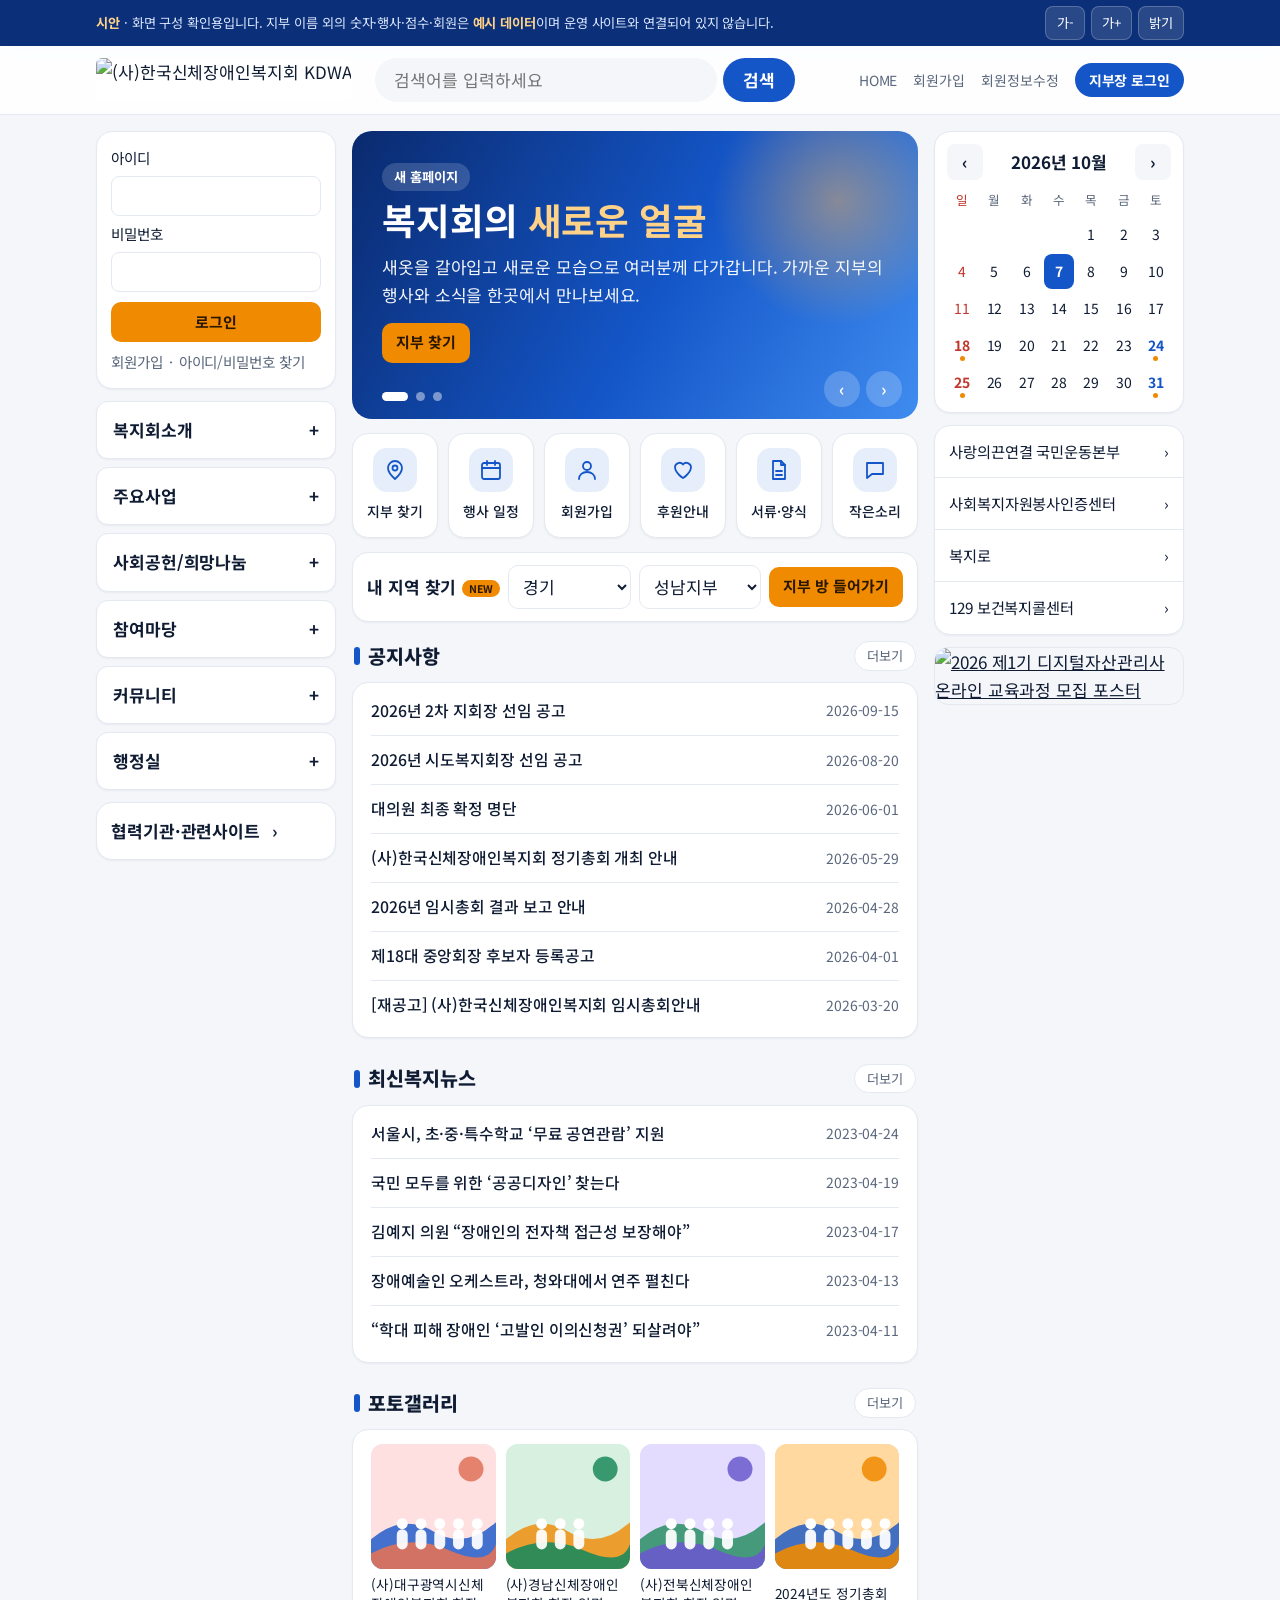
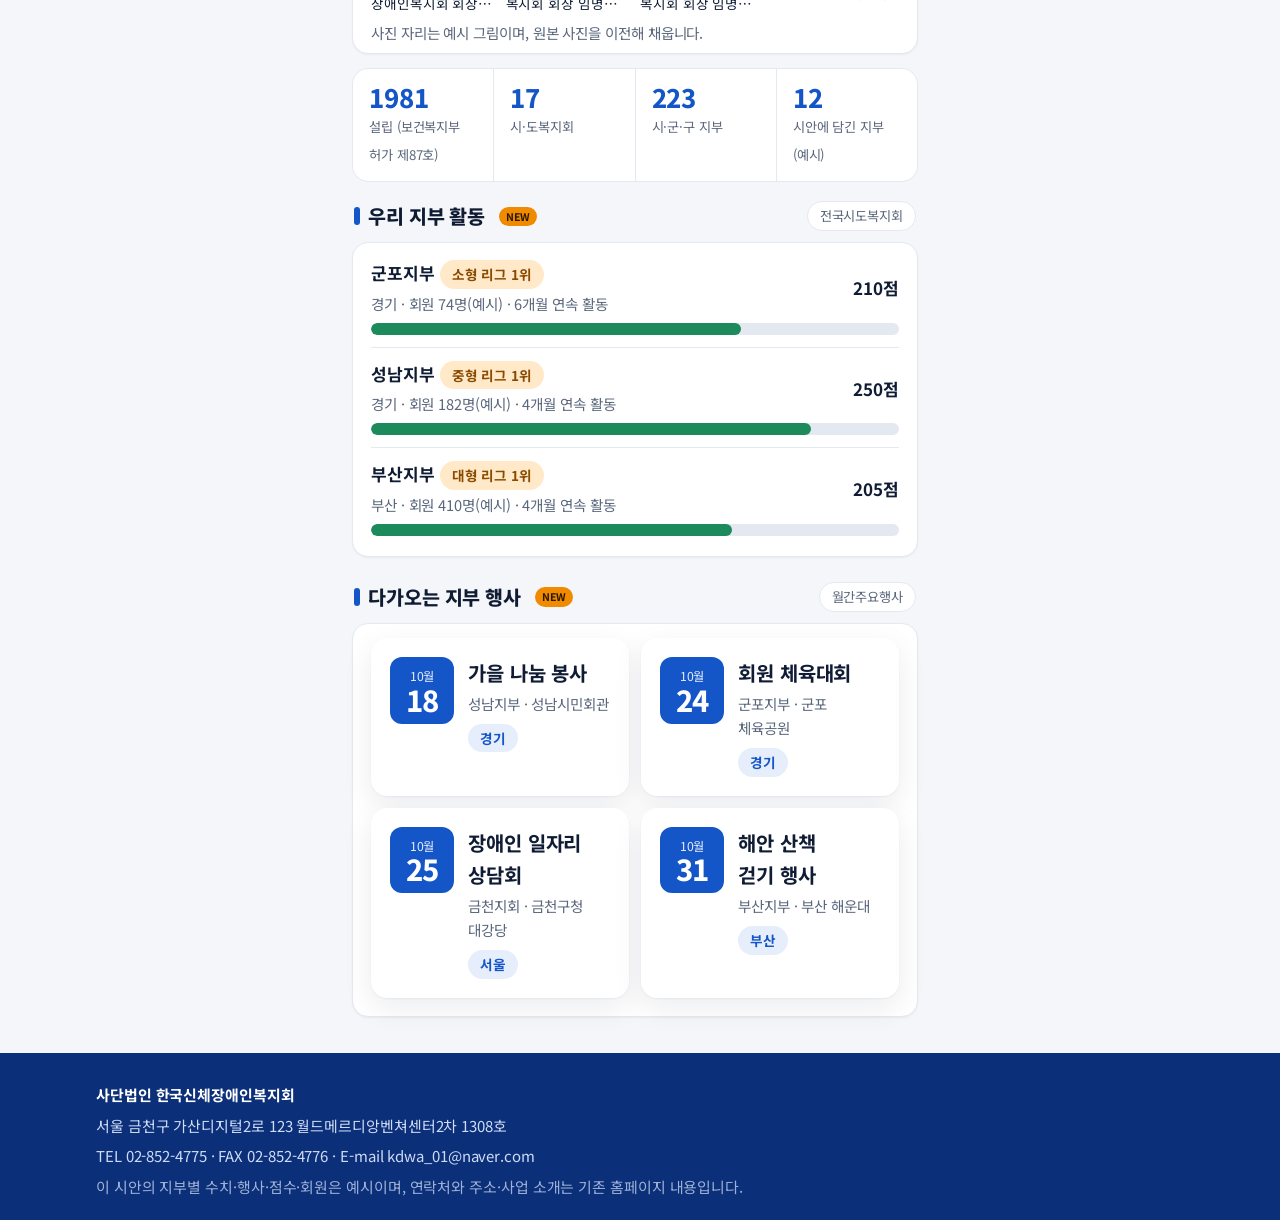
==== commit ddf88787: "개선 시안 버전 2 갱신: 포털형 화면 정돈과 조직 관리 기능 추가 원본 골격은 유지한 채 화면을 포털형으로 정돈하고, 중앙 사무국 화면(전국 현황, 조직 관리, 결재함, 공지 발" ====
--- a/source/src.html
+++ b/source/src.html
@@ -1,9 +1,10 @@
 <!doctype html>
 <html lang="ko"><head><meta charset="utf-8">
 <meta name="viewport" content="width=device-width,initial-scale=1">
+<meta name="robots" content="noindex,nofollow">
 <title>복지회 새 홈페이지 시안</title>
 <link rel="preconnect" href="https://fonts.googleapis.com"><link rel="preconnect" href="https://fonts.gstatic.com" crossorigin>
-<link href="https://fonts.googleapis.com/css2?family=Black+Han+Sans&family=Noto+Sans+KR:wght@400;500;700&display=swap" rel="stylesheet">
+<link href="https://fonts.googleapis.com/css2?family=Noto+Sans+KR:wght@400;500;700;800&display=swap" rel="stylesheet">
 <style>
 /* Layout: 파란 상단 영역 + 흰 카드 본문. 데스크톱은 상단 메뉴(마우스 올리면 하위 메뉴), 모바일은 하단 탭.
    지부장 화면은 왼쪽 메뉴 + 본문. 색은 로고의 남색과 2026 포스터의 로열블루·주황. 주황은 행동 버튼에만. */
@@ -294,6 +295,154 @@
 .ccol #t-news article{display:grid;grid-template-columns:160px 1fr;align-items:stretch}
 .ccol #t-news .ph{aspect-ratio:4/3!important;height:100%}
 @media(max-width:520px){.ccol #t-news article{grid-template-columns:112px 1fr}}
+/* ===== v5: 포털형 정돈 + 조직 관리 기능 스타일 ===== */
+:root{--bg:#f4f6fa;--line:#e4e9f1;--mut:#5a677c;--shadow-sm:0 1px 2px rgba(16,28,52,.05);--shadow:0 1px 2px rgba(16,28,52,.05),0 10px 30px rgba(16,28,52,.08);--r:16px;--disp:"Noto Sans KR","Malgun Gothic",sans-serif}
+@media (prefers-color-scheme:dark){:root:not([data-theme="light"]){--bg:#0b121f;--line:#243148;--mut:#a6b3c9}}
+:root[data-theme="dark"]{--bg:#0b121f;--line:#243148;--mut:#a6b3c9}
+body{letter-spacing:-.005em}
+.disp,.ptitle h1,.banner h2,.sheet h2,.modal h3,.sec>.wrap>h2,.h2,.notice h3,.price b,.hstats b,.kpi b,.mk b,.ring .c b,.date b,.rank .no,.cover h1,.hero h1{font-family:var(--disp)!important;font-weight:800!important;letter-spacing:-.025em}
+.card,.coops,.cal,.find,.lbox{border-radius:var(--r);box-shadow:var(--shadow-sm)}
+.card.lift{box-shadow:var(--shadow)}
+/* 헤더: 가운데 큰 검색창 (포털형) */
+header.top{background:color-mix(in srgb,var(--surface) 88%,transparent);backdrop-filter:saturate(1.4) blur(10px)}
+header.top .wrap.hd{grid-template-columns:auto minmax(240px,560px) 1fr;grid-template-areas:"logo search util";gap:10px 24px;padding-block:12px}
+.hr{display:contents}
+.logo{grid-area:logo}
+.hr .search{grid-area:search;width:100%;position:relative}
+.hr .util{grid-area:util;justify-content:flex-end}
+@media(max-width:999px){header.top .wrap.hd{grid-template-columns:1fr auto;grid-template-areas:"logo btn"}.hr{display:none}}
+.search input{flex:1;min-width:0;width:100%;border-radius:999px;padding:0 18px;min-height:44px;background:var(--bg);border-color:transparent}
+.search input:focus{background:var(--surface);border-color:var(--brand)}
+.search button{border-radius:999px;min-height:44px;padding:0 20px}
+.kbd{display:inline-flex;align-items:center;gap:4px;font-size:.72rem;color:var(--mut);border:1px solid var(--line);border-radius:6px;padding:0 6px;background:var(--surface)}
+.util .adm{background:var(--brand);color:var(--on-brand)!important;border-radius:999px;padding:6px 14px!important;font-weight:700;text-decoration:none!important}
+/* 왼쪽 메뉴: 흰 카드, 열리면 브랜드색 */
+.vmenu{gap:8px}
+.vmenu .gt{background:var(--surface);color:var(--ink);border:1px solid var(--line);box-shadow:var(--shadow-sm);padding:14px 16px}
+.vmenu .gt:hover{border-color:var(--brand);color:var(--brand)}
+.vmenu .g.open .gt{background:var(--brand);border-color:var(--brand);color:var(--on-brand)}
+.vmenu ul{border-radius:14px;box-shadow:var(--shadow-sm)}
+.lbox.login{background:var(--surface);border:1px solid var(--line)}
+/* 구역 제목: 줄무늬 제거, 군더더기 없는 제목줄 */
+.sech{background:none;border:0;padding:4px 2px 10px;border-radius:0}
+.sech h2{font-size:1.15rem;font-weight:800;display:flex;align-items:center;gap:8px}
+.sech h2::before{content:"";width:6px;height:18px;border-radius:3px;background:var(--brand)}
+.sech h2 b{color:inherit}
+.sech a{border:1px solid var(--line);background:var(--surface);border-radius:999px;padding:3px 12px;font-size:.78rem;text-decoration:none;color:var(--mut)}
+.sech a:hover{color:var(--brand);border-color:var(--brand)}
+.blk{border-radius:var(--r);border:1px solid var(--line);padding:4px 18px 8px;box-shadow:var(--shadow-sm)}
+.blk .list li{padding:11px 0}
+.blk .list a{font-weight:500}
+section+section{margin-top:6px}
+/* 배너 캐러셀 */
+.hero2{position:relative;border-radius:20px;overflow:hidden;color:#fff;min-height:210px;background:linear-gradient(120deg,#0a2a6e 0%,#1456c8 55%,#3f8cf0 100%)}
+.slide{display:none;padding:30px 30px 56px;position:relative}
+.slide.on{display:block}
+.slide::after{content:"";position:absolute;right:-50px;top:-60px;width:260px;height:260px;border-radius:50%;background:radial-gradient(circle,rgba(255,176,77,.45),rgba(255,176,77,0) 68%);pointer-events:none}
+.slide h2{font-size:clamp(1.5rem,3.2vw,2.15rem);line-height:1.25;margin:6px 0 0;position:relative;z-index:1}
+.slide h2 b{color:#ffd28a}.slide p{margin:10px 0 0;max-width:30em;opacity:.95;position:relative;z-index:1}
+.slide .tag{display:inline-block;background:rgba(255,255,255,.16);border-radius:999px;padding:3px 12px;font-size:.78rem;font-weight:700}
+.slide .btn{margin-top:14px;position:relative;z-index:1}
+.dots{position:absolute;left:30px;bottom:18px;display:flex;gap:8px;align-items:center;z-index:2}
+.dots button{width:9px;height:9px;border-radius:50%;border:0;background:rgba(255,255,255,.45);padding:0;cursor:pointer}
+.dots button[aria-current="true"]{width:26px;border-radius:5px;background:#fff}
+.arrows{position:absolute;right:16px;bottom:12px;display:flex;gap:6px;z-index:2}
+.arrows button{width:36px;height:36px;border-radius:50%;border:0;background:rgba(255,255,255,.2);color:#fff;cursor:pointer;font-weight:700}
+.arrows button:hover{background:rgba(255,255,255,.35)}
+/* 빠른 메뉴, 숫자 띠 */
+.quick{display:grid;grid-template-columns:repeat(3,1fr);gap:10px}@media(min-width:700px){.quick{grid-template-columns:repeat(6,1fr)}}
+.quick a{display:grid;justify-items:center;gap:8px;padding:14px 6px;border-radius:var(--r);background:var(--surface);border:1px solid var(--line);text-decoration:none;font-size:.82rem;font-weight:500;box-shadow:var(--shadow-sm);transition:transform .15s,box-shadow .15s}
+.quick a:hover{transform:translateY(-2px);box-shadow:var(--shadow)}
+.quick .qi{width:44px;height:44px;border-radius:14px;background:var(--brand-soft);color:var(--brand);display:flex;align-items:center;justify-content:center}
+.stat{display:grid;grid-template-columns:repeat(2,1fr);gap:1px;background:var(--line);border:1px solid var(--line);border-radius:var(--r);overflow:hidden}@media(min-width:700px){.stat{grid-template-columns:repeat(4,1fr)}}
+.stat div{background:var(--surface);padding:14px 16px}
+.stat b{display:block;font-family:var(--disp);font-weight:800;font-size:1.5rem;line-height:1.1;color:var(--brand)}.stat span{font-size:.78rem;color:var(--mut)}
+.find{border-radius:var(--r)}
+.gal .ph{border-radius:12px}
+.gal a:hover .ph{outline:2px solid var(--brand)}
+/* 알림 종 / 빠른 이동 */
+.bell{position:relative;background:none;border:1px solid var(--line);border-radius:999px;width:40px;height:40px;cursor:pointer;display:inline-flex;align-items:center;justify-content:center;color:var(--ink)}
+.bell:hover{border-color:var(--brand);color:var(--brand)}
+.bell .n{position:absolute;top:-4px;right:-4px;min-width:18px;height:18px;border-radius:99px;background:var(--accent);color:var(--accent-ink);font-size:.68rem;font-weight:800;display:flex;align-items:center;justify-content:center;padding:0 4px}
+.pop{position:absolute;right:0;top:calc(100% + 8px);width:min(360px,92vw);background:var(--surface);border:1px solid var(--line);border-radius:16px;box-shadow:var(--shadow);z-index:70;overflow:hidden}
+.pop h3{padding:14px 16px;font-size:1rem;border-bottom:1px solid var(--line);display:flex;justify-content:space-between;align-items:center}
+.pop ul{list-style:none;margin:0;padding:0;max-height:360px;overflow:auto}
+.pop li{padding:12px 16px;border-bottom:1px solid var(--line);display:grid;gap:2px;cursor:pointer}
+.pop li:hover{background:var(--bg)}.pop li.un::before{content:"";position:absolute;margin-left:-10px;margin-top:8px;width:6px;height:6px;border-radius:50%;background:var(--accent)}
+.pop li b{font-size:.9rem}.pop li span{font-size:.8rem;color:var(--mut)}
+.whoW{position:relative;display:flex;align-items:center;gap:8px}
+.cmdk{position:fixed;inset:0;background:rgba(5,10,20,.5);z-index:95;display:none;align-items:flex-start;justify-content:center;padding:12vh 16px 16px}
+.cmdk.open{display:flex}
+.cmdk .box{background:var(--surface);border-radius:18px;width:min(620px,100%);box-shadow:var(--shadow);overflow:hidden}
+.cmdk input{width:100%;border:0;border-bottom:1px solid var(--line);padding:18px 20px;font-size:1.05rem;background:transparent;outline:none}
+.cmdk ul{list-style:none;margin:0;padding:8px;max-height:50vh;overflow:auto}
+.cmdk li{display:flex;justify-content:space-between;gap:10px;align-items:center;padding:11px 14px;border-radius:10px;cursor:pointer}
+.cmdk li[aria-selected="true"]{background:var(--brand-soft);color:var(--brand)}
+.cmdk li small{color:var(--mut);font-size:.76rem;white-space:nowrap}
+.cmdk .foot{padding:8px 16px;border-top:1px solid var(--line);font-size:.76rem;color:var(--mut);display:flex;gap:14px;flex-wrap:wrap}
+/* 관리 화면 정돈 */
+.side{border-radius:var(--r);box-shadow:var(--shadow-sm)}
+.side a{border-radius:12px}
+.mk>a,.mk>div{border-radius:var(--r);box-shadow:var(--shadow-sm)}
+.mk>a:hover{border-color:var(--brand)}
+.mk b{color:var(--ink)}
+.mk .up{color:var(--green);font-size:.76rem;font-weight:700}.mk .dn{color:var(--red);font-size:.76rem;font-weight:700}
+.topbar{display:flex;justify-content:space-between;align-items:center;gap:10px;flex-wrap:wrap}
+/* 차트·히트맵·퍼널 */
+.chart{width:100%;height:auto;display:block}
+.chart text{fill:var(--mut);font-size:11px;font-family:var(--body)}
+.chart .gl{stroke:var(--line);stroke-width:1}
+.chart .ln{fill:none;stroke:var(--brand);stroke-width:2.5;stroke-linecap:round;stroke-linejoin:round}
+.chart .ar{fill:var(--brand);opacity:.1}
+.chart .pt{fill:var(--surface);stroke:var(--brand);stroke-width:2}
+.chart .bar1{fill:var(--accent)}.chart .bar2{fill:var(--brand)}
+.legend2{display:flex;gap:14px;flex-wrap:wrap;font-size:.8rem;color:var(--mut);margin-top:6px}.legend2 i{display:inline-block;width:10px;height:10px;border-radius:3px;margin-right:6px}
+.funnel{display:grid;gap:8px}.funnel .fr{display:grid;grid-template-columns:96px 1fr 44px;gap:10px;align-items:center;font-size:.86rem}
+.funnel .fb{height:22px;border-radius:8px;background:var(--brand-soft);overflow:hidden}.funnel .fb i{display:block;height:100%;background:var(--brand);border-radius:8px}
+.heat{display:grid;grid-template-columns:repeat(4,1fr);gap:6px;max-width:360px}
+.heat button{aspect-ratio:1/.85;border:0;border-radius:12px;cursor:pointer;font-weight:700;font-size:.82rem;color:var(--ink);background:var(--brand-soft);line-height:1.15}
+.heat button small{display:block;font-weight:500;font-size:.68rem;color:var(--mut)}
+.heat .h1{background:var(--t1)}.heat .h2{background:var(--t2)}.heat .h3{background:var(--t3);color:var(--on-brand)}.heat .h3 small{color:var(--on-brand)}.heat .h4{background:var(--t4);color:var(--accent-ink)}.heat .h4 small{color:var(--accent-ink)}.heat .hx{visibility:hidden}
+/* 조직 트리 */
+.otree details{border:1px solid var(--line);border-radius:14px;margin:8px 0;background:var(--surface)}
+.otree summary{cursor:pointer;padding:12px 14px;display:flex;gap:10px;align-items:center;flex-wrap:wrap;list-style:none}
+.otree summary::-webkit-details-marker{display:none}
+.otree summary::before{content:"▸";color:var(--mut);transition:transform .15s}
+.otree details[open]>summary::before{transform:rotate(90deg)}
+.otree .kids{padding:0 10px 10px 22px;display:grid;gap:6px}
+.otree .leaf{display:flex;gap:10px;align-items:center;flex-wrap:wrap;padding:10px 12px;border:1px solid var(--line);border-radius:12px;background:var(--bg);cursor:pointer;text-align:left;width:100%}
+.otree .leaf:hover{border-color:var(--brand)}
+.otree .sp{flex:1}
+/* 권한표·자동화 */
+.matrix td,.matrix th{text-align:center}.matrix td:first-child,.matrix th:first-child{text-align:left}
+.cellb{border:0;background:var(--bg);width:40px;height:34px;border-radius:10px;cursor:pointer;font-weight:800;color:var(--mut)}
+.cellb.on{background:var(--green-soft);color:var(--green)}.cellb.sc{background:var(--brand-soft);color:var(--brand)}.cellb.lk{cursor:not-allowed;opacity:.7}
+.rule{display:grid;grid-template-columns:1fr auto;gap:6px 14px;align-items:center;padding:14px 0;border-bottom:1px solid var(--line)}
+.rule:last-child{border:0}.rule small{grid-column:1;color:var(--mut)}
+.tog{position:relative;width:48px;height:28px}.tog input{position:absolute;inset:0;opacity:0;cursor:pointer;margin:0}
+.tog span{position:absolute;inset:0;border-radius:99px;background:var(--line);transition:.2s}
+.tog span::after{content:"";position:absolute;left:3px;top:3px;width:22px;height:22px;border-radius:50%;background:#fff;box-shadow:0 1px 3px rgba(0,0,0,.3);transition:.2s}
+.tog input:checked+span{background:var(--green)}.tog input:checked+span::after{left:23px}
+.tog input:focus-visible+span{outline:3px solid var(--accent);outline-offset:2px}
+.seg2{display:flex;gap:6px;flex-wrap:wrap}.seg2 button{border:1px solid var(--line);background:var(--surface);border-radius:999px;min-height:40px;padding:0 16px;font-weight:700;cursor:pointer;color:var(--mut)}
+.seg2 button[aria-pressed="true"]{background:var(--brand);border-color:var(--brand);color:var(--on-brand)}
+.pillbar{display:flex;gap:8px;flex-wrap:wrap;margin-bottom:10px}
+.pillbar button{border:1px solid var(--line);background:var(--surface);border-radius:999px;min-height:40px;padding:0 14px;cursor:pointer;font-weight:700;font-size:.86rem}
+.pillbar button:hover{border-color:var(--brand);color:var(--brand)}
+.report{font-size:.95rem}.report h4{margin:14px 0 4px;font-size:1rem}.report p{margin:.3em 0}
+.readbar{display:grid;grid-template-columns:120px 1fr 52px;gap:10px;align-items:center;font-size:.84rem;padding:5px 0}
+.readbar .bar{height:10px}
+
+/* v5 보정 */
+header.top .wrap.hd{grid-template-columns:auto minmax(200px,420px) 1fr}
+.util{flex-wrap:nowrap;white-space:nowrap}.util .adm{white-space:nowrap}
+.heat{width:100%;max-width:340px}.heat button{min-width:0;overflow:hidden;padding:2px}
+.legend2{margin-top:12px}
+.chart text{font-size:15px}
+.topbar>div{flex:1 1 360px;min-width:0}.topbar .btn{flex:0 0 auto}
+.whoW{white-space:nowrap}
+.form label.switch{display:inline-flex;align-items:center;gap:8px;font-weight:500;font-size:.9rem}
+
 </style></head>
 <body>
 <a class="skip" href="#main">본문으로 바로가기</a>
@@ -728,6 +877,273 @@
  if(t.dataset.act==="cal"){CAL.m+=+t.dataset.d;if(CAL.m<0){CAL.m=11;CAL.y--}if(CAL.m>11){CAL.m=0;CAL.y++}$("#cal").innerHTML=calHTML()}
  if(t.dataset.act==="joinreset")JOINED=null});
 
+/* ===== v5a: 역할(중앙 사무국)·알림·빠른 이동·최종 라우터 ===== */
+ACCT.push({role:"central",name:"정하늘",title:"중앙 사무국"});
+Object.assign(ICON,{bell:I('<path d="M6 9a6 6 0 0112 0c0 5 2 6 2 6H4s2-1 2-6zM10 19a2 2 0 004 0"/>'),heart:I('<path d="M12 20s-8-5-8-11a4.5 4.5 0 018-2.5A4.5 4.5 0 0120 9c0 6-8 11-8 11z"/>'),search:I('<circle cx="11" cy="11" r="7"/><path d="M20 20l-4-4"/>'),chart:I('<path d="M4 20V4M4 20h16M8 16v-5M12 16V8M16 16v-8"/>')});
+const AFTER={},CROUTES={};
+const NOTIFS=[
+ {id:1,aud:"all",t:"홈페이지 사용 안내",b:"지부장·지회장 화면에서 할 수 있는 일을 정리했습니다.",time:"10/05 09:00",read:false,go:"notice"},
+ {id:2,aud:"branch",bid:"seongnam",t:"가입 신청이 접수되었어요",b:"승인 대기 신청이 있습니다. 3일 안에 처리하면 점수가 올라요.",time:"10/06 14:20",read:false,go:"m-apps"},
+ {id:3,aud:"region",t:"2차 승인 대기",b:"지부에서 올라온 가입 신청이 있습니다.",time:"10/06 16:05",read:false,go:"m-r2"},
+ {id:4,aud:"central",t:"활동이 적은 지부가 있어요",b:"이번 달 점수가 낮은 지부를 확인하고 연락해 보세요.",time:"10/07 08:30",read:false,go:"c-dash"}];
+const notifFor=()=>SESS?NOTIFS.filter(n=>n.aud==="all"||n.aud===SESS.role||(n.bid&&SESS.bid===n.bid)):[];
+function pushNotif(aud,t,b,extra){NOTIFS.unshift(Object.assign({id:Date.now()+Math.random(),aud,t,b,time:nowStr(),read:false},extra||{}))}
+function whoBox(){const u=$("#util"),base=`<a href="#home">HOME</a><a href="#join">회원가입</a><a href="#myedit">회원정보수정</a>`;
+ if(!SESS){u.innerHTML=base+`<a class="adm" href="#login">지부장 로그인</a>`;return}
+ const un=notifFor().filter(n=>!n.read).length,home=SESS.role==="central"?"c-dash":"m-dash";
+ u.innerHTML=`<span class="whoW"><button class="bell" data-act="bell" aria-label="알림 ${un}건" aria-expanded="false">${ICON.bell}${un?`<span class="n">${un}</span>`:""}</button><a class="adm" href="#${home}">${esc(SESS.title)} ${esc(SESS.name)}님</a><button data-act="logout">로그아웃</button><div class="pop" id="bellpop" hidden></div></span>`}
+function renderBell(){const l=notifFor();$("#bellpop").innerHTML=`<h3>알림 <button class="btn sm plain" data-act="readall">모두 읽음</button></h3><ul>${l.slice(0,8).map(n=>`<li class="${n.read?"":"un"}" data-act="readn" data-id="${n.id}"><b>${esc(n.t)}</b><span>${esc(n.b)}</span><span>${n.time}</span></li>`).join("")||"<li><span>새 알림이 없습니다.</span></li>"}</ul>`}
+function pubTabs(cur){const mh=SESS?(SESS.role==="central"?"c-dash":"m-dash"):"login";
+ const T=[["home","홈","home"],["map","지부 찾기","pin"],["events","행사","cal"],[mh,SESS?"내 업무":"지부장","user"]];
+ $("#tabbar").innerHTML=T.map(t=>`<a href="#${t[0]}" ${(cur===t[0]||(t[0]==="map"&&cur.startsWith("room"))||(t[0]===mh&&SESS&&(cur.startsWith("m-")||cur.startsWith("c-"))))?'aria-current="page"':""}>${ICON[t[2]]}${t[1]}</a>`).join("")}
+/* 관리 메뉴 */
+const MNAV_C=[["c-dash","전국 현황","chart"],["c-tree","조직 관리","tree"],["c-approve","결재함","check"],["c-notice","공지 발송","mail"],["c-report","월간 리포트","doc"],["c-rbac","권한 관리","key"],["c-auto","자동화 규칙","sparkle"],["c-log","활동 기록","list"]];
+(function(){const i=MNAV_B.findIndex(x=>x[0]==="m-log");MNAV_B.splice(i,0,["m-report","월간 리포트","doc"]);MNAV_R.splice(MNAV_R.length-1,0,["m-report","월간 리포트","doc"])})();
+SUBM.push({n:"장학생 신청서",who:"gunpo",d:"10월 5일",s:"중앙 검토중"},{n:"공적조서",who:"yongin",d:"10월 4일",s:"중앙 검토중"});
+const pendingDocs=()=>SUBM.filter(s=>s.s==="중앙 검토중").length;
+function cnt(k){if(!SESS)return 0;if(k==="m-apps")return openApps(SESS.bid);if(k==="m-inq")return openInq(SESS.bid);if(k==="m-r2")return regionApps(SESS.sido).length;
+ if(k==="c-approve")return APPS.filter(a=>a.stage===3).length+pendingDocs();return 0}
+function shell(cur,title,sub,inner){const R=SESS.role,nav=R==="central"?MNAV_C:R==="region"?MNAV_R:MNAV_B,who=R==="branch"?br(SESS.bid).nm+" "+SESS.title:SESS.title;
+ const link=n=>{const c=cnt(n[0]);return`<a href="#${n[0]}" ${n[0]===cur?'aria-current="page"':""}>${ICON[n[2]]}${n[1]}${c?`<span class="cnt">${c}</span>`:""}</a>`};
+ const chipT=R==="central"?"중앙 사무국 전용":R==="region"?"시·도복지회장":esc(SESS.title)+" 전용";
+ return`<div class="wrap"><div class="mshell"><aside class="side" aria-label="관리 메뉴"><div class="me"><b>${esc(who)}</b><br><span class="small mut">${esc(SESS.name)}님</span></div>${nav.map(link).join("")}<a href="#home">${ICON.out}홈페이지로</a></aside>
+ <div class="stack"><div class="mchips" role="navigation" aria-label="관리 메뉴">${nav.map(n=>{const c=cnt(n[0]);return`<a href="#${n[0]}" ${n[0]===cur?'aria-current="page"':""}>${n[1]}${c?`<span class="cnt">${c}</span>`:""}</a>`}).join("")}</div>
+ <div class="topbar"><div><span class="chip">${chipT}</span><h1 class="disp" style="font-size:1.7rem;margin-top:6px">${title}</h1>${sub?`<p class="sub" style="margin:4px 0 0">${sub}</p>`:""}</div><button class="btn sm line" data-act="cmdk" aria-label="빠른 이동 열기">${ICON.search}빠른 이동 <span class="kbd">Ctrl K</span></button></div>${inner}</div></div></div>`}
+/* 빠른 이동 */
+document.body.insertAdjacentHTML("beforeend",`<div class="cmdk" id="cmdk" role="dialog" aria-modal="true" aria-label="빠른 이동"><div class="box"><input id="cmdq" type="text" placeholder="이동할 곳이나 지부 이름을 입력하세요" autocomplete="off" aria-label="빠른 이동 검색"><ul id="cmdl" role="listbox"></ul><div class="foot"><span>↑↓ 선택</span><span>Enter 이동</span><span>Esc 닫기</span></div></div></div>`);
+let CK={sel:0,list:[]};
+function cmdItems(){const L=[];[["홈","home"],["월간주요행사","events"],["복지회소식","news"],["우리 지부 찾기","map"],["공지사항","notice"],["포토갤러리","gallery"],["문서자료실","docs"],["회원가입","join"],["후원안내","support"],["주요사업","business"],["관련사이트","links"]].forEach(x=>L.push({t:x[0],k:"페이지",go:x[1]}));
+ BR.forEach(b=>L.push({t:b.nm,k:"지부 · "+b.s,go:"room-"+b.id}));
+ if(SESS){const nav=SESS.role==="central"?MNAV_C:SESS.role==="region"?MNAV_R:MNAV_B;nav.forEach(n=>L.push({t:n[1],k:"내 업무",go:n[0]}));L.push({t:"로그아웃",k:"계정",act:"logout"})}else L.push({t:"지부장 로그인",k:"계정",go:"login"});
+ L.push({t:"글자 크게",k:"보기",act:"fsp"},{t:"화면 밝기 바꾸기",k:"보기",act:"thm"});return L}
+function ckRender(){const q=$("#cmdq").value.trim().toLowerCase();CK.list=cmdItems().filter(x=>!q||(x.t+x.k).toLowerCase().includes(q)).slice(0,12);CK.sel=Math.min(CK.sel,Math.max(0,CK.list.length-1));
+ $("#cmdl").innerHTML=CK.list.map((x,i)=>`<li role="option" aria-selected="${i===CK.sel}" data-i="${i}"><span>${esc(x.t)}</span><small>${esc(x.k)}</small></li>`).join("")||`<li><span>일치하는 항목이 없어요</span></li>`}
+function ckOpen(){$("#cmdk").classList.add("open");$("#cmdq").value="";CK.sel=0;ckRender();$("#cmdq").focus()}
+function ckClose(){$("#cmdk").classList.remove("open")}
+function ckRun(i){const x=CK.list[i];if(!x)return;ckClose();
+ if(x.go)go(x.go);else if(x.act==="logout"){log("로그아웃");SESS=null;toast("로그아웃했어요");go("home")}else if(x.act==="fsp")$("#fsp").click();else if(x.act==="thm")$("#thm").click()}
+$("#cmdq").addEventListener("input",()=>{CK.sel=0;ckRender()});
+$("#cmdq").addEventListener("keydown",e=>{if(e.key==="ArrowDown"){e.preventDefault();CK.sel=Math.min(CK.list.length-1,CK.sel+1);ckRender()}
+ else if(e.key==="ArrowUp"){e.preventDefault();CK.sel=Math.max(0,CK.sel-1);ckRender()}else if(e.key==="Enter"){e.preventDefault();ckRun(CK.sel)}});
+$("#cmdl").addEventListener("click",e=>{const li=e.target.closest("li[data-i]");if(li)ckRun(+li.dataset.i)});
+$("#cmdk").addEventListener("click",e=>{if(e.target.id==="cmdk")ckClose()});
+document.addEventListener("keydown",e=>{if((e.ctrlKey||e.metaKey)&&e.key.toLowerCase()==="k"){e.preventDefault();ckOpen()}else if(e.key==="Escape"){ckClose();const p=$("#bellpop");if(p)p.hidden=true}});
+/* 알림·배너 동작 */
+document.addEventListener("click",e=>{const t=e.target.closest("[data-act]");
+ if(!t){const p=$("#bellpop");if(p&&!e.target.closest(".whoW"))p.hidden=true;return}
+ const A=t.dataset.act;
+ if(A==="bell"){const p=$("#bellpop");const open=p.hidden;if(open)renderBell();p.hidden=!open;t.setAttribute("aria-expanded",String(open));return}
+ if(A==="readall"){notifFor().forEach(n=>n.read=true);whoBox();return}
+ if(A==="readn"){const n=NOTIFS.find(x=>String(x.id)===t.dataset.id);if(n){n.read=true;const g=n.go;whoBox();if(g)go(g)}return}
+ if(A==="cmdk"){ckOpen();return}});
+/* 최종 라우터 */
+function go(r){r=r||"home";let html=null,framed=true;const central=SESS&&SESS.role==="central";
+ if(r.startsWith("c-")){framed=false;if(!SESS){toast("로그인이 필요해요");return go("login")}if(!central)return go("m-dash");html=(CROUTES[r]||CROUTES["c-dash"])()}
+ else if(r.startsWith("m-")){framed=false;if(!SESS){toast("로그인이 필요해요");return go("login")}if(central)return go("c-dash");
+  if(SESS.role==="region"&&!["m-dash","m-r2","m-branches","m-report","m-log"].includes(r))return go("m-dash");
+  if(SESS.role==="branch"&&["m-r2","m-branches"].includes(r))return go("m-dash");html=(MROUTES[r]||mDash)()}
+ else if(r.startsWith("about"))html=vAbout(ABOUTS.includes(r)?r:"about-greeting");
+ else if(r.startsWith("support"))html=vSupport(SUPS.includes(r)?r:"support");
+ else if(r.startsWith("room-")){html=vRoom(r.slice(5));if(html==null){toast("없는 지부예요");return go("map")}}
+ else{if(r==="login"&&SESS)return go(central?"c-dash":"m-dash");html=(PROUTES[r]||PROUTES.home)()}
+ cur=r;$("#app").innerHTML=framed?frame(r,html):html;$("#sheet").classList.remove("open");
+ document.body.classList.toggle("mgr",!framed);pubTabs(r);whoBox();after(r);
+ try{if(location.hash.slice(1)!==r)location.hash=r}catch(e){}scrollTo(0,0)}
+function after(r){
+ if(r==="home")fillSel("selSido","selBr");
+ if(r==="join"&&$("#jS"))fillSel("jS","jB");
+ if(r==="map")fillMap();
+ if(r==="events"){renderEvList();$("#evS").onchange=renderEvList}
+ if(r==="gallery"){renderGallery();$("#gS").onchange=renderGallery}
+ if(r==="m-members"){$("#mf").value=MF;renderMembers()}
+ if(r==="m-profile"){$("#pprev").innerHTML=profPrev()}
+ if(AFTER[r])AFTER[r]()}
+function vLogin2(){const lab=a=>a.role==="branch"?br(a.bid).nm+" "+a.title:a.title,desc=a=>a.role==="central"?"전국 현황·결재·공지 발송·권한 관리":a.role==="region"?"소속 지부 승인과 현황":"본인 지부 회원·행사·사진 관리";
+ return pageHead("행정실 로그인",[["행정실"],["로그인"]])+`<div class="sec"><div class="two"><div class="card lift"><h3>로그인</h3><p class="mut small">실제 서비스에서는 휴대폰 본인확인으로 로그인합니다. 이 시안에서는 오른쪽 계정을 눌러 체험할 수 있습니다.</p>
+ <form class="form" data-form="fakelogin"><label for="lid">아이디<input id="lid" type="text" value="seongnam-chief" autocomplete="off"></label><label for="lpw">비밀번호<input id="lpw" type="password" value="sample1234" autocomplete="off"></label><button class="btn" type="submit">로그인</button></form></div>
+ <div class="card acct"><h3>체험 계정 선택</h3><p class="mut small">역할마다 보이는 화면이 다릅니다.</p><div class="stack">${ACCT.map((a,i)=>`<button class="card" data-act="login" data-i="${i}"><b>${esc(lab(a))}</b><span class="small mut">${esc(a.name)}님 · ${desc(a)}</span></button>`).join("")}</div></div></div></div>`}
+PROUTES.login=vLogin2;
+
+/* ===== v5b: 중앙 사무국 화면 (전국 현황·조직 트리·결재함·공지 발송·권한·자동화·리포트) ===== */
+function svgGrid(W,H,L,R,T,B,max,unit){return [0,.25,.5,.75,1].map(f=>{const v=Math.round(max*f),yy=T+(H-T-B)*(1-v/max);return`<line class="gl" x1="${L}" x2="${W-R}" y1="${yy.toFixed(1)}" y2="${yy.toFixed(1)}"/><text x="${L-6}" y="${(yy+4).toFixed(1)}" text-anchor="end">${v}${unit}</text>`}).join("")}
+function svgLine(labels,data,unit,label){const W=560,H=220,L=44,R=16,T=14,B=30,max=Math.max(10,Math.ceil(Math.max(...data)/10)*10);
+ const x=i=>L+i*(W-L-R)/(data.length-1),y=v=>T+(H-T-B)*(1-v/max),P=data.map((v,i)=>[x(i),y(v)]);
+ const path=P.map((p,i)=>(i?"L":"M")+p[0].toFixed(1)+" "+p[1].toFixed(1)).join(" "),area=path+` L${P[P.length-1][0].toFixed(1)} ${y(0).toFixed(1)} L${P[0][0].toFixed(1)} ${y(0).toFixed(1)} Z`;
+ return`<svg class="chart" viewBox="0 0 ${W} ${H}" role="img" aria-label="${esc(label)}">${svgGrid(W,H,L,R,T,B,max,unit)}<path class="ar" d="${area}"/><path class="ln" d="${path}"/>${P.map(p=>`<circle class="pt" cx="${p[0].toFixed(1)}" cy="${p[1].toFixed(1)}" r="4"/>`).join("")}${labels.map((l,i)=>`<text x="${x(i).toFixed(1)}" y="${H-8}" text-anchor="middle">${l}</text>`).join("")}<text x="${P[P.length-1][0].toFixed(1)}" y="${(P[P.length-1][1]-10).toFixed(1)}" text-anchor="end" style="font-weight:700;fill:var(--brand)">${data[data.length-1]}${unit}</text></svg>`}
+function svgBars(labels,data,unit,label){const W=560,H=200,L=44,R=16,T=18,B=30,max=Math.max(10,Math.ceil(Math.max(...data)/10)*10),step=(W-L-R)/data.length,bw=step*.5,y=v=>T+(H-T-B)*(1-v/max);
+ return`<svg class="chart" viewBox="0 0 ${W} ${H}" role="img" aria-label="${esc(label)}">${svgGrid(W,H,L,R,T,B,max,unit)}${data.map((v,i)=>{const cx=L+(i+.5)*step,last=i===data.length-1;return`<rect class="${last?"bar1":"bar2"}" x="${(cx-bw/2).toFixed(1)}" y="${y(v).toFixed(1)}" width="${bw.toFixed(1)}" height="${(y(0)-y(v)).toFixed(1)}" rx="6"/><text x="${cx.toFixed(1)}" y="${(y(v)-5).toFixed(1)}" text-anchor="middle">${v}</text><text x="${cx.toFixed(1)}" y="${H-8}" text-anchor="middle">${labels[i]}</text>`}).join("")}</svg>`}
+const MONTHS=["4월","5월","6월","7월","8월","9월","10월"];
+function cDash(){const tot=BR.reduce((a,b)=>a+b.mem,0),act=BR.filter(b=>pts(b.id)>=90).length,actP=Math.round(act/BR.length*100);
+ const pend=APPS.filter(a=>a.stage>=1&&a.stage<=3).length,inqOpen=BR.reduce((a,b)=>a+openInq(b.id),0),evM=EV.filter(e=>e.d.startsWith("2026-10")).length;
+ const stg=[["접수",APPS.length],["지부 승인",APPS.filter(a=>a.stage>=2).length],["시·도 승인",APPS.filter(a=>a.stage>=3).length],["중앙 확정",APPS.filter(a=>a.stage>=4).length]],mx=Math.max(1,stg[0][1]);
+ const lvl={},cn={};BR.forEach(b=>{lvl[b.s]=Math.max(lvl[b.s]||0,lv(pts(b.id)));cn[b.s]=(cn[b.s]||0)+1});
+ let heat="";for(let yy=1;yy<=5;yy++)for(let xx=1;xx<=4;xx++){const t=SIDO.find(z=>z[1]===xx&&z[2]===yy);heat+=t?`<button class="h${lvl[t[0]]||0}" data-act="tree-s" data-sd="${t[0]}" aria-label="${t[0]} 지부 ${cn[t[0]]||0}곳, 활동 ${lvl[t[0]]||0}단계. 눌러서 조직 관리로 이동">${t[0]}<small>${cn[t[0]]?cn[t[0]]+"곳":"준비중"}</small></button>`:`<button class="hx" tabindex="-1" aria-hidden="true"></button>`}
+ const warn=BR.map(b=>({b,why:[pts(b.id)<100?"활동 점수 "+pts(b.id)+"점":"",openApps(b.id)>=3?"가입 대기 "+openApps(b.id)+"건":"",openInq(b.id)>=2?"문의 "+openInq(b.id)+"건 대기":""].filter(Boolean)})).filter(x=>x.why.length).sort((a,c)=>pts(a.b.id)-pts(c.b.id)).slice(0,6);
+ return shell("c-dash","전국 현황","시·도복지회와 지부의 활동, 승인 흐름, 주의가 필요한 곳을 한눈에 봅니다.",
+ `<div class="mk"><a href="#c-tree"><b class="num">${tot.toLocaleString()}</b><span>전체 회원(예시)</span><br><span class="up">▲ 신규 가입 꾸준(예시)</span></a><a href="#c-tree"><b class="num">${actP}%</b><span>활동 중인 지부</span><br><span class="${actP>=60?"up":"dn"}">${act}/${BR.length}곳이 90점 이상</span></a><a href="#c-approve"><b class="num">${pend}</b><span>승인 대기</span><br><span>${APPS.filter(a=>a.stage===3).length}건은 중앙 확정 차례</span></a><a href="#c-log"><b class="num">${evM}</b><span>이번 달 행사</span><br><span>답변 대기 문의 ${inqOpen}건</span></a></div>
+ <div class="two"><div class="card lift"><h3 style="margin-bottom:2px">활동 지부 비율 추이</h3><p class="small mut" style="margin:0 0 8px">지난달까지는 예시 값, 이번 달은 현재 데이터</p>${svgLine(MONTHS,[38,41,45,47,52,58,actP],"%","월별 활동 지부 비율 꺾은선 그래프")}<h3 style="margin:18px 0 2px">월별 가입 신청</h3><p class="small mut" style="margin:0 0 8px">이번 달은 현재 접수 건수</p>${svgBars(MONTHS,[18,22,25,31,29,38,APPS.length],"","월별 가입 신청 막대 그래프")}</div>
+ <div class="stack"><div class="card lift"><h3 style="margin-bottom:8px">시·도별 활동</h3><div class="heat">${heat}</div><div class="legend2"><span><i style="background:var(--brand-soft)"></i>없음</span><span><i style="background:var(--t1)"></i>1</span><span><i style="background:var(--t2)"></i>2</span><span><i style="background:var(--t3)"></i>3</span><span><i style="background:var(--t4)"></i>4단계</span></div></div>
+ <div class="card lift"><h3 style="margin-bottom:10px">가입 승인 흐름</h3><div class="funnel">${stg.map(s=>`<div class="fr"><span>${s[0]}</span><div class="fb"><i style="width:${Math.round(s[1]/mx*100)}%"></i></div><b class="num">${s[1]}</b></div>`).join("")}</div><p class="small mut" style="margin:10px 0 0">단계마다 줄어드는 곳이 병목입니다. 3일 넘게 머무는 신청은 자동화 규칙으로 알립니다.</p></div></div></div>
+ <div class="two"><div class="card lift"><h3 style="margin-bottom:6px">주의가 필요한 지부</h3>${warn.length?`<ul class="list">${warn.map(x=>`<li><span><b>${esc(x.b.nm)}</b> <span class="small mut">${esc(x.b.s)}</span><br><span class="small mut">${x.why.join(" · ")}</span></span><button class="btn sm line" data-act="node" data-id="${x.b.id}">살펴보기</button></li>`).join("")}</ul>`:`<p class="mut" style="margin:0">지금은 주의가 필요한 지부가 없습니다.</p>`}</div>
+ <div class="card lift"><h3 style="margin-bottom:6px">최근 활동 기록</h3>${auditList(5)}</div></div>`)}
+/* 조직 관리 */
+let TQ="";
+function treeHTML(){const q=TQ.trim();return SIDO.map(s=>s[0]).sort((a,b)=>a.localeCompare(b,"ko")).map(sd=>{const bs=BR.filter(b=>b.s===sd),hit=!q||(sd+"복지회").includes(q)||bs.some(b=>(b.nm+b.d).includes(q));if(!hit)return"";
+  const mem=bs.reduce((a,b)=>a+b.mem,0),avg=bs.length?Math.round(bs.reduce((a,b)=>a+pts(b.id),0)/bs.length):0;
+  return`<details ${q&&bs.length?"open":""}><summary><b>${sd}복지회</b>${bs.length?`<span class="chip m">지부 ${bs.length}곳</span><span class="chip">회원 ${mem.toLocaleString()}명</span><span class="sp"></span><span class="chip ${avg>=160?"o":"m"}">평균 ${avg}점</span>`:`<span class="chip m">지부 명단 준비중</span>`}</summary>${bs.length?`<div class="kids">${bs.filter(b=>!q||(sd+"복지회").includes(q)||(b.nm+b.d).includes(q)).map(b=>`<button class="leaf" data-act="node" data-id="${b.id}"><b>${esc(b.nm)}</b><span class="chip m">${b.lg}</span><span class="sp"></span><span class="small mut">회원 ${b.mem}명</span><span class="chip ${lv(pts(b.id))>=3?"o":"m"}">${pts(b.id)}점</span>${openApps(b.id)?`<span class="chip r">승인 ${openApps(b.id)}</span>`:""}</button>`).join("")}</div>`:`<div class="kids"><p class="small mut" style="margin:0">지부 명단을 확보하면 이곳에 표시됩니다. 지부장 지정은 중앙 사무국이 도와드립니다.</p></div>`}</details>`}).join("")||`<div class="card">일치하는 조직이 없습니다.</div>`}
+function cTree(){return shell("c-tree","조직 관리","중앙 → 시·도복지회 → 지부·지회 구조를 펼쳐 보고, 지부를 눌러 상태를 확인합니다. 원본 기준 시·도 17곳, 지부 223곳입니다.",
+ `<div class="card lift"><div class="toolbar"><input id="tq" type="search" placeholder="시·도 또는 지부 이름 검색" value="${esc(TQ)}" aria-label="조직 검색"></div><div class="otree" id="tree">${treeHTML()}</div><p class="small mut" style="margin:10px 0 0">지부·지회 223곳 중 이 시안에는 ${BR.length}곳만 예시로 들어 있습니다.</p></div>`)}
+/* 결재함 */
+let APTAB="join";
+const HAND=[{id:"h1",b:"gwangju-g",old:"오○○",nw:"윤○○",d:"10월 3일",s:0}];
+function cApprove(){const j=APPS.filter(a=>a.stage===3),d=SUBM.map((s,i)=>({s,i})).filter(x=>x.s.s==="중앙 검토중"),h=HAND.filter(x=>x.s===0);
+ const tabs=[["join","가입 확정",j.length],["docs","서류",d.length],["hand","지부장 교체",h.length]];
+ const body=APTAB==="join"?(j.map(a=>`<div class="msg"><div><b>${esc(a.nm)}</b> <span class="small mut">· ${esc(br(a.b).nm)} · ${a.d} 접수</span></div>${stepBar(3)}<div class="row"><button class="btn sm ok" data-act="c-ok" data-id="${a.id}">가입 확정</button><button class="btn sm no" data-act="c-no" data-id="${a.id}">반려</button></div></div>`).join("")||`<p class="mut" style="margin:0">확정을 기다리는 가입 신청이 없습니다.</p>`)
+ :APTAB==="docs"?(d.map(x=>`<div class="msg"><div><b>${esc(x.s.n)}</b> <span class="small mut">· ${esc(br(x.s.who).nm)} · ${x.s.d} 제출</span></div><div class="row"><button class="btn sm ok" data-act="d-ok" data-i="${x.i}">승인</button><button class="btn sm no" data-act="d-no" data-i="${x.i}">반려</button></div></div>`).join("")||`<p class="mut" style="margin:0">검토할 서류가 없습니다.</p>`)
+ :(h.map(x=>`<div class="msg"><div><b>${esc(br(x.b).nm)}</b> <span class="small mut">· ${x.d} 요청</span></div><p style="margin:0">전임 ${x.old} → 신임 ${x.nw}</p><p class="small mut" style="margin:0">서류(위촉장·본인확인)가 접수되었습니다. 승인하면 전임자 계정이 정지되고 신임자에게 안내가 갑니다.</p><div class="row"><button class="btn sm ok" data-act="h-ok" data-id="${x.id}">승인</button></div></div>`).join("")||`<p class="mut" style="margin:0">교체 요청이 없습니다.</p>`);
+ return shell("c-approve","결재함","가입 확정, 서류, 지부장 교체를 한곳에서 처리합니다. 반려는 사유를 남깁니다.",`<div class="card lift"><div class="seg2" role="group" aria-label="결재 종류">${tabs.map(t=>`<button data-act="aptab" data-k="${t[0]}" aria-pressed="${APTAB===t[0]}">${t[1]} ${t[2]}</button>`).join("")}</div><div class="stack" style="margin-top:12px">${body}</div></div>`)}
+/* 공지 발송 */
+const SENT=[{t:"지부장·지회장 홈페이지 사용 안내",d:"10/05 09:00",scope:"all",ch:["홈페이지","알림톡"],seed:7},{t:"회원 정보 보호 안내",d:"10/04 10:30",scope:"all",ch:["홈페이지"],seed:3}];
+const scopeBr=sc=>sc==="all"?BR:BR.filter(b=>b.s===sc.slice(2)),scopeName=sc=>sc==="all"?"전국 모든 지부장":sc.slice(2)+"복지회 소속 지부";
+function sentCard(s,i){const bs=scopeBr(s.scope),r=rng(s.seed*977+i*13),rt=bs.map(b=>({b,p:Math.round(35+r()*65)})),avg=Math.round(rt.reduce((a,x)=>a+x.p,0)/rt.length),un=rt.filter(x=>x.p<60);
+ return`<div class="msg"><div class="row" style="justify-content:space-between"><b>${esc(s.t)}</b><span class="small mut">${s.d}</span></div><div class="row"><span class="chip m">${scopeName(s.scope)}</span>${s.ch.map(c=>`<span class="chip">${c}</span>`).join("")}</div><div class="readbar"><span>평균 읽음률</span><div class="bar"><i style="width:${avg}%"></i></div><b class="num">${avg}%</b></div><details><summary class="small" style="cursor:pointer">지부별 읽음 현황</summary>${rt.map(x=>`<div class="readbar"><span>${esc(x.b.nm)}</span><div class="bar"><i style="width:${x.p}%;background:${x.p<60?"var(--accent)":"var(--green)"}"></i></div><span class="num">${x.p}%</span></div>`).join("")}</details>${un.length?`<button class="btn sm line" data-act="resend" data-i="${i}" style="justify-self:start">읽지 않은 ${un.length}곳에 다시 알리기</button>`:""}</div>`}
+function cNotice(){const ss=[...new Set(BR.map(b=>b.s))];
+ return shell("c-notice","공지 발송","대상을 고르고 보내면, 지부별로 읽었는지 확인할 수 있습니다. 읽지 않은 곳에는 다시 알릴 수 있어요.",
+ `<div class="two"><div class="card lift"><h3 style="margin-bottom:10px">새 공지</h3><form class="form" data-form="cnotice"><label for="ntT">제목<input id="ntT" type="text" required placeholder="예: 11월 지부장 온라인 교육 안내"></label>
+ <label for="ntB">내용<textarea id="ntB" required placeholder="전달할 내용을 입력하세요"></textarea></label><button type="button" class="btn sm line" data-act="ai-notice" style="justify-self:start">AI로 다듬기 (시안)</button>
+ <label for="ntS">보낼 대상<select id="ntS"><option value="all">전국 모든 지부장 (${BR.length}곳)</option>${ss.map(s=>`<option value="s:${s}">${s}복지회 소속 지부 (${BR.filter(b=>b.s===s).length}곳)</option>`).join("")}</select></label>
+ <div class="pillbar" role="group" aria-label="보내는 방법" style="margin:0"><label class="switch"><input type="checkbox" id="chH" checked disabled> 홈페이지 공지</label><label class="switch"><input type="checkbox" id="chT" checked> 알림톡</label><label class="switch"><input type="checkbox" id="chS"> 문자</label></div>
+ <p class="small mut" style="margin:0">알림톡·문자는 건당 비용이 듭니다(시안). 개인정보가 들어 있는 내용은 보내지 마세요.</p><button class="btn" type="submit">공지 보내기</button></form></div>
+ <div class="card lift"><h3 style="margin-bottom:10px">보낸 공지와 읽음 현황</h3><div class="stack" id="sentList">${SENT.map(sentCard).join("")}</div></div></div>`)}
+/* 권한 관리 */
+const RB_ROLES=["중앙 사무국","시·도복지회장","지부장·지회장","간사","일반 회원"];
+const RB=[["회원 명단 열람",[1,2,2,0,0]],["회원 연락처 열람 (기록 남음)",[1,0,2,0,0]],["가입 1차 승인",[0,0,2,0,0]],["가입 2차 승인",[0,2,0,0,0]],["가입 최종 확정",[1,0,0,0,0]],["행사 등록",[1,2,2,2,0]],["사진 승인·게시",[1,0,2,2,0]],["전국 공지 발송",[1,0,0,0,0]],["서류 제출",[0,2,2,0,0]],["서류 승인",[1,0,0,0,0]],["권한 변경",[1,0,0,0,0]],["활동 기록 열람",[1,2,2,0,0]]];
+const RBSYM=["○","●","△"],RBCLS=["","on","sc"];
+function cRbac(){const hist=AUDIT.filter(a=>a.a.startsWith("권한 변경")).slice(0,5);
+ return shell("c-rbac","권한 관리","역할마다 할 수 있는 일을 정합니다. 필요한 만큼만 열어 두는 것이 원칙입니다.",
+ `<div class="card lift"><div class="pillbar" style="margin-bottom:6px"><span class="chip g">● 허용</span><span class="chip">△ 본인 범위만</span><span class="chip m">○ 불가</span></div><div class="tblwrap"><table class="tbl matrix" id="rbm"><thead><tr><th>할 수 있는 일</th>${RB_ROLES.map(r=>`<th>${r}</th>`).join("")}</tr></thead><tbody>${RB.map((f,fi)=>`<tr><td data-l="기능"><b>${f[0]}</b></td>${f[1].map((v,ri)=>{const lock=ri===0||f[0]==="권한 변경";return`<td data-l="${RB_ROLES[ri]}"><button class="cellb ${RBCLS[v]} ${lock?"lk":""}" ${lock?"disabled":`data-act="rb" data-f="${fi}" data-r="${ri}"`} aria-label="${f[0]}, ${RB_ROLES[ri]}: ${["불가","허용","본인 범위만"][v]}">${RBSYM[v]}</button></td>`}).join("")}</tr>`).join("")}</tbody></table></div><p class="small mut" style="margin:10px 0 0">중앙 사무국 열과 '권한 변경' 줄은 잠겨 있습니다. 칸을 누르면 불가 → 본인 범위 → 허용 순서로 바뀝니다.</p></div>
+ <div class="card"><h3 style="margin-bottom:6px">최근 권한 변경</h3>${hist.length?`<ul class="tl">${hist.map(a=>`<li><time>${a.t}</time><span>${esc(a.a)}</span></li>`).join("")}</ul>`:`<p class="mut small" style="margin:0">아직 변경 기록이 없습니다.</p>`}</div>`)}
+/* 자동화 규칙 */
+function daysOld(a){const m=/(\d+)일/.exec(a.d);return m?7-(+m[1]):0}
+const AUTO=[
+ {id:"a1",on:true,t:"가입 신청이 3일 넘게 머물면 시·도복지회장에게 알림",d:"병목을 줄입니다.",n:()=>APPS.filter(a=>a.stage===1&&daysOld(a)>=3).length,u:"건"},
+ {id:"a2",on:true,t:"문의에 24시간 넘게 답이 없으면 지부장에게 알림톡",d:"응답 속도를 지킵니다.",n:()=>BR.reduce((s,b)=>s+inquiries(b.id).filter(q=>!q.done&&q.ago>=18).length,0),u:"건"},
+ {id:"a3",on:false,t:"회비를 30일 넘게 내지 않은 회원에게 안내 문자",d:"지부장 확인 후 발송합니다(시안).",n:()=>BR.reduce((s,b)=>s+members(b.id).filter(m=>m.dues==="미납"&&m.st==="정상").length,0),u:"명"},
+ {id:"a4",on:true,t:"활동 기록이 한 달 없으면 시·도복지회장과 중앙에 알림",d:"조용한 지부를 먼저 찾습니다.",n:()=>BR.filter(b=>pts(b.id)<=60).length,u:"곳"},
+ {id:"a5",on:true,t:"휴면 회원 정보 파기 예정 안내",d:"개인정보 보유기간 관리를 돕습니다.",n:()=>BR.reduce((s,b)=>s+members(b.id).filter(m=>m.st==="휴면").length,0),u:"명"},
+ {id:"a6",on:true,t:"행사가 끝나면 지부장에게 사진·후기 올리기 안내",d:"행사 후 72시간 안에 올리면 점수가 오릅니다.",n:()=>EV.filter(e=>e.d<TODAY&&e.att==null).length,u:"건"}];
+function cAuto(){return shell("c-auto","자동화 규칙","반복되는 확인을 규칙으로 맡깁니다. 켜고 끄는 기록이 남습니다.",
+ `<div class="card lift"><div class="row" style="justify-content:space-between;margin-bottom:6px"><h3>규칙 ${AUTO.filter(r=>r.on).length}/${AUTO.length}개 켜짐</h3><button class="btn sm line" data-act="rule-run">오늘 실행하면 어떻게 될까요</button></div>${AUTO.map(r=>`<div class="rule"><b>${r.t}</b><label class="tog" aria-label="${r.t} 켜기/끄기"><input type="checkbox" data-act="rule" data-id="${r.id}" ${r.on?"checked":""}><span></span></label><small>${r.d} 오늘 대상 ${r.n()}${r.u}</small></div>`).join("")}</div>`)}
+/* 월간 리포트 */
+const scopeBranches=sc=>sc==="all"?BR:sc.startsWith("s:")?BR.filter(b=>b.s===sc.slice(2)):BR.filter(b=>b.id===sc.slice(2));
+const scopeLabel=sc=>sc==="all"?"전국":sc.startsWith("s:")?sc.slice(2)+"복지회":br(sc.slice(2)).nm;
+function reportData(sc){const bs=scopeBranches(sc),ids=bs.map(b=>b.id),A=a=>ids.includes(a.b);
+ return{bs,evs:EV.filter(e=>ids.includes(e.b)&&e.d.startsWith("2026-10")).length,ph:bs.reduce((a,b)=>a+phn(b.id),0),mem:bs.reduce((a,b)=>a+b.mem,0),avg:Math.round(bs.reduce((a,b)=>a+pts(b.id),0)/bs.length),
+ wait:APPS.filter(a=>A(a)&&a.stage===1).length,mid:APPS.filter(a=>A(a)&&(a.stage===2||a.stage===3)).length,done:APPS.filter(a=>A(a)&&a.stage===4).length,inq:bs.reduce((a,b)=>a+openInq(b.id),0),
+ top:[...bs].sort((a,c)=>pts(c.id)-pts(a.id))[0],low:[...bs].sort((a,c)=>pts(a.id)-pts(c.id))[0]}}
+function reportText(sc){const d=reportData(sc),L=[`행사 ${d.evs}건, 사진 ${d.ph}장이 등록되었고 회원은 ${d.mem.toLocaleString()}명, 평균 활동 점수는 ${d.avg}점입니다.`];
+ if(d.bs.length>1)L.push(`활동 점수가 가장 높은 곳은 ${d.top.nm}(${pts(d.top.id)}점), 가장 낮은 곳은 ${d.low.nm}(${pts(d.low.id)}점)입니다.`);
+ L.push(`가입 신청은 지부 검토 ${d.wait}건, 시·도·중앙 검토 ${d.mid}건, 확정 ${d.done}건이고, 답변 대기 문의는 ${d.inq}건입니다.`);
+ const R=[];if(d.wait>0)R.push(`지부 검토 대기 ${d.wait}건을 3일 안에 처리하세요.`);if(d.inq>0)R.push(`답변 대기 문의 ${d.inq}건을 24시간 안에 답하세요.`);if(d.avg<150)R.push("행사 후 72시간 안에 사진과 후기를 올리면 점수가 오릅니다.");if(!R.length)R.push("지금 처리할 일이 없습니다. 지금처럼 유지하세요.");
+ return{L,R}}
+function reportCard(sc){const t=reportText(sc),d=reportData(sc);
+ return`<div class="card lift report" id="rcard"><h3>${esc(scopeLabel(sc))} · 2026년 10월</h3><div class="mk" style="margin:10px 0"><div><b class="num">${d.evs}</b><span>행사</span></div><div><b class="num">${d.ph}</b><span>사진</span></div><div><b class="num">${d.avg}</b><span>평균 점수</span></div><div><b class="num">${d.wait+d.mid}</b><span>진행 중 가입 신청</span></div></div>
+ <h4>요약</h4>${t.L.map(p=>`<p>${esc(p)}</p>`).join("")}<h4>이번 달 권고</h4><ul>${t.R.map(p=>`<li>${esc(p)}</li>`).join("")}</ul><div class="row" style="margin-top:12px"><button class="btn sm" data-act="rpt-copy" data-sc="${sc}">리포트 글 복사</button><span class="small mut">회의 자료나 시·도 보고에 붙여 넣어 쓰세요.</span></div></div>`}
+let RSC="all";
+function cReport(){const ss=[...new Set(BR.map(b=>b.s))];return shell("c-report","월간 리포트","데이터로 자동 작성한 요약입니다. 범위를 바꾸면 바로 다시 만들어집니다.",
+ `<div class="card"><label class="small mut" for="rsc">범위</label><select id="rsc" style="min-height:46px;border-radius:12px;border:1.5px solid var(--line);padding:0 12px;background:var(--surface);width:100%;margin-top:4px"><option value="all">전국</option>${ss.map(s=>`<option value="s:${s}">${s}복지회</option>`).join("")}${BR.map(b=>`<option value="b:${b.id}">${b.nm}</option>`).join("")}</select></div><div id="rwrap">${reportCard(RSC)}</div>`)}
+function mReport(){const sc=SESS.role==="region"?"s:"+SESS.sido:"b:"+SESS.bid;return shell("m-report","월간 리포트","이번 달 활동을 자동으로 정리했습니다. 복사해서 회의 자료나 보고에 쓰세요.",reportCard(sc))}
+let LOGQ="전체";
+function cLog(){const f=LOGQ==="전체"?AUDIT:AUDIT.filter(a=>a.a.includes(LOGQ));return shell("c-log","활동 기록","누가 언제 무엇을 했는지 남습니다. 연락처 열람, 명단 내려받기, 권한 변경, 공지 발송도 기록됩니다.",
+ `<div class="card lift"><div class="seg2" role="group" aria-label="기록 종류" style="margin-bottom:10px">${["전체","승인","열람","발송","권한"].map(k=>`<button data-act="logf" data-k="${k}" aria-pressed="${LOGQ===k}">${k}</button>`).join("")}</div>${f.length?`<ul class="tl">${f.slice(0,40).map(a=>`<li><time>${a.t}</time><span><b>${esc(a.who)}</b> ${esc(a.a)}</span></li>`).join("")}</ul>`:`<p class="mut small" style="margin:0">해당하는 기록이 없습니다.</p>`}</div>`)}
+Object.assign(CROUTES,{"c-dash":cDash,"c-tree":cTree,"c-approve":cApprove,"c-notice":cNotice,"c-rbac":cRbac,"c-auto":cAuto,"c-report":cReport,"c-log":cLog});MROUTES["m-report"]=mReport;
+AFTER["c-tree"]=()=>{};
+/* 동작 */
+const AI_OPEN="안녕하세요, 한국신체장애인복지회 사무국입니다.";
+document.addEventListener("click",e=>{const t=e.target.closest("[data-act]");if(!t)return;const A=t.dataset.act,id=t.dataset.id;
+ if(A==="tree-s"){TQ=t.dataset.sd;go("c-tree");return}
+ if(A==="node"){const b=br(id);openModal({title:b.nm,body:`<ul class="list"><li><span class="mut">소속</span><b>${esc(b.s)} · ${b.lg} 리그</b></li><li><span class="mut">회원</span><b>${b.mem}명(예시)</b></li><li><span class="mut">이번 달 점수</span><b>${pts(id)}점 · ${b.st}개월 연속</b></li><li><span class="mut">승인 대기</span><b>${openApps(id)}건</b></li><li><span class="mut">답변 대기 문의</span><b>${openInq(id)}건</b></li></ul>`,ok:"공개 화면 보기",onOk:()=>go("room-"+id)});return}
+ if(A==="aptab"){APTAB=t.dataset.k;go("c-approve");return}
+ if(A==="c-ok"){const a=APPS.find(x=>x.id===id);a.stage=4;log("가입 최종 확정: "+a.nm+" ("+br(a.b).nm+")");pushNotif("branch","가입이 확정되었어요",a.nm+"님의 가입이 확정되었습니다.",{bid:a.b,go:"m-apps"});toast(a.nm+"님 가입을 확정했어요");go("c-approve");return}
+ if(A==="c-no"){const a=APPS.find(x=>x.id===id);openModal({title:"가입 신청 반려",body:`<div class="form"><label for="why">사유 (지부와 신청자에게 전달됩니다)<textarea id="why" placeholder="예: 동의서가 확인되지 않아요."></textarea></label></div>`,ok:"반려하기",cls:"no",onOk:()=>{a.note=($("#why")||{}).value||"사유 미입력";a.stage=0;log("가입 반려(중앙): "+a.nm);toast("반려했어요");go("c-approve")}});return}
+ if(A==="d-ok"||A==="d-no"){const s=SUBM[+t.dataset.i];s.s=A==="d-ok"?"처리 완료":"반려";log((A==="d-ok"?"서류 승인: ":"서류 반려: ")+s.n+" ("+br(s.who).nm+")");toast(A==="d-ok"?"승인했어요":"반려했어요");go("c-approve");return}
+ if(A==="h-ok"){const h=HAND.find(x=>x.id===id);h.s=1;log("지부장 교체 승인: "+br(h.b).nm);toast("승인했어요. 전임자 계정이 정지됩니다(시안)");go("c-approve");return}
+ if(A==="ai-notice"){const T=$("#ntT").value.trim()||"안내",B=$("#ntB").value.trim();if(!B){toast("내용을 먼저 적어 주세요");return}const first=B.split(/[.\n]/)[0].trim();$("#ntB").value=`${AI_OPEN}\n\n[${T}]\n- 핵심: ${first}\n- 자세한 내용: ${B}\n\n문의는 복지회 사무국(02-852-4775)으로 연락해 주세요. 감사합니다.`;toast("AI 초안을 넣었어요(시안). 내용을 꼭 확인하세요");return}
+ if(A==="resend"){const s=SENT[+t.dataset.i];log("공지 재알림 발송: "+s.t);toast("읽지 않은 지부에 다시 알렸어요");return}
+ if(A==="rb"){const f=RB[+t.dataset.f],r=+t.dataset.r,n=({0:2,2:1,1:0})[f[1][r]];f[1][r]=n;log("권한 변경: "+RB_ROLES[r]+"의 '"+f[0]+"' → "+["불가","허용","본인 범위만"][n]);toast("권한을 바꿨어요");go("c-rbac");return}
+ if(A==="rule-run"){const on=AUTO.filter(r=>r.on);openModal({title:"오늘 실행하면",body:`<ul class="list">${on.map(r=>`<li><span>${r.t}</span><b>${r.n()}${r.u}</b></li>`).join("")}</ul><p class="small mut" style="margin:10px 0 0">미리보기이며 실제로 보내지 않습니다.</p>`,ok:"확인"});return}
+ if(A==="rpt-copy"){const sc=t.dataset.sc,x=reportText(sc),txt=`${scopeLabel(sc)} 10월 활동 리포트\n${x.L.join("\n")}\n[권고]\n${x.R.map(s=>"- "+s).join("\n")}`;
+  (navigator.clipboard&&navigator.clipboard.writeText?navigator.clipboard.writeText(txt):Promise.reject()).then(()=>toast("리포트 글을 복사했어요")).catch(()=>toast("복사하지 못했어요. 화면의 글을 직접 선택해 주세요"));return}
+ if(A==="logf"){LOGQ=t.dataset.k;go("c-log");return}});
+document.addEventListener("input",e=>{if(e.target.id==="tq"){TQ=e.target.value;$("#tree").innerHTML=treeHTML()}});
+document.addEventListener("change",e=>{const t=e.target;
+ if(t.dataset&&t.dataset.act==="rule"){const r=AUTO.find(x=>x.id===t.dataset.id);r.on=t.checked;log("자동화 규칙 "+(r.on?"켬":"끔")+": "+r.t);go("c-auto")}
+ if(t.id==="rsc"){RSC=t.value;$("#rwrap").innerHTML=reportCard(RSC)}});
+document.addEventListener("submit",e=>{const f=e.target.closest('[data-form="cnotice"]');if(!f)return;e.preventDefault();
+ const ch=["홈페이지"];if($("#chT").checked)ch.push("알림톡");if($("#chS").checked)ch.push("문자");const sc=$("#ntS").value,tt=$("#ntT").value.trim();
+ SENT.unshift({t:tt,d:nowStr(),scope:sc,ch,seed:Math.floor(Math.random()*90)+10});log("공지 발송: "+tt+" ("+scopeName(sc)+", "+ch.join("·")+")");pushNotif("all","새 공지: "+tt,scopeName(sc)+"에 보낸 공지입니다.",{go:"notice"});toast("공지를 보냈어요");go("c-notice")});
+
+/* ===== v5c: 포털형 홈, 지부장 도구(회원 안내·AI 답변 초안), 알림 연결 ===== */
+let SLIDE=0;
+const SLIDES=[
+ {tag:"새 홈페이지",h:"복지회의 <b>새로운 얼굴</b>",p:"새옷을 갈아입고 새로운 모습으로 여러분께 다가갑니다. 가까운 지부의 행사와 소식을 한곳에서 만나보세요.",b:["지부 찾기","map"]},
+ {tag:"교육 안내",h:"2026 제1기 <b>디지털자산관리사</b> 온라인 교육과정 모집",p:"100% 온라인, 모바일·PC 수강. 정회원 혜택가 270,000원. 접수 문의 02-852-4775",b:["공지사항 보기","notice"]},
+ {tag:"지부 활동",h:"이번 달, <b>우리 지부</b>는 어떤 일을 했을까요?",p:"행사와 사진, 지역 기사를 지부별로 모았습니다. 이달의 지부를 만나 보세요.",b:["우리 지부 활동","map"]}];
+const slidesHTML=()=>`<div class="hero2" role="region" aria-roledescription="carousel" aria-label="안내 배너">${SLIDES.map((s,i)=>`<div class="slide ${i===SLIDE?"on":""}" role="group" aria-label="${i+1}/${SLIDES.length}"><span class="tag">${s.tag}</span><h2>${s.h}</h2><p>${s.p}</p><a class="btn sm" href="#${s.b[1]}">${s.b[0]}</a></div>`).join("")}<div class="dots">${SLIDES.map((_,i)=>`<button data-act="slide" data-i="${i}" aria-label="${i+1}번 배너 보기" ${i===SLIDE?'aria-current="true"':""}></button>`).join("")}</div><div class="arrows"><button data-act="slide" data-d="-1" aria-label="이전 배너">‹</button><button data-act="slide" data-d="1" aria-label="다음 배너">›</button></div></div>`;
+function vHome3(){const up=[...EV].filter(e=>e.d>=TODAY).sort((a,b)=>a.d.localeCompare(b.d)),top=["소형","중형","대형"].map(l=>BR.filter(b=>b.lg===l).sort((a,b)=>pts(b.id)-pts(a.id))[0]),ss=[...new Set(BR.map(b=>b.s))];
+ const Q=[["지부 찾기","map","pin"],["행사 일정","events","cal"],["회원가입","join","user"],["후원안내","support","heart"],["서류·양식","docs","doc"],["작은소리","voice","chat"]];
+ return`<div class="stack">${slidesHTML()}
+ <div class="quick" aria-label="자주 찾는 메뉴">${Q.map(q=>`<a href="#${q[1]}"><span class="qi">${ICON[q[2]]}</span>${q[0]}</a>`).join("")}</div>
+ <form class="find" data-form="finder"><b>내 지역 찾기<em class="new">NEW</em></b><select id="selSido" aria-label="시도">${ss.map(s=>`<option>${s}</option>`).join("")}</select><select id="selBr" aria-label="지부"></select><button class="btn sm" type="submit">지부 방 들어가기</button></form>
+ <section><div class="sech"><h2>공지사항</h2><a href="#notice">더보기</a></div><div class="blk"><ul class="list">${REALNOTICE.map(x=>`<li><a href="#notice">${esc(x[1])}</a><span class="src">${x[2]}</span></li>`).join("")}</ul></div></section>
+ <section><div class="sech"><h2>최신복지뉴스</h2><a href="#clips">더보기</a></div><div class="blk"><ul class="list">${REALNEWS.slice(0,5).map(x=>`<li><a href="#clips">${esc(x[1])}</a><span class="src">${x[2]}</span></li>`).join("")}</ul></div></section>
+ <section><div class="sech"><h2>포토갤러리</h2><a href="#gallery">더보기</a></div><div class="blk"><div class="gal">${REALGAL.slice(0,4).map((c,i)=>`<a href="#gallery"><span class="ph"><img alt="" src="${scene(i+2)}"></span><span>${esc(c)}</span></a>`).join("")}</div><p class="small mut" style="margin:8px 0 0">사진 자리는 예시 그림이며, 원본 사진을 이전해 채웁니다.</p></div></section>
+ <div class="stat" aria-label="복지회 규모"><div><b class="num">1981</b><span>설립 (보건복지부 허가 제87호)</span></div><div><b class="num">17</b><span>시·도복지회</span></div><div><b class="num">223</b><span>시·군·구 지부</span></div><div><b class="num">${BR.length}</b><span>시안에 담긴 지부(예시)</span></div></div>
+ <section><div class="sech"><h2>우리 지부 활동<em class="new">NEW</em></h2><a href="#map">전국시도복지회</a></div><div class="blk">${top.map(b=>`<a class="brrow" href="#room-${b.id}"><span><b>${esc(b.nm)}</b> <span class="chip o">${b.lg} 리그 1위</span><br><span class="small mut">${esc(b.s)} · 회원 ${b.mem}명(예시) · ${b.st}개월 연속 활동</span></span><b class="num">${pts(b.id)}점</b><div class="bar"><i style="width:${pts(b.id)/3}%"></i></div></a>`).join("")}</div></section>
+ <section><div class="sech"><h2>다가오는 지부 행사<em class="new">NEW</em></h2><a href="#events">월간주요행사</a></div><div class="blk"><div class="evgrid" style="padding:10px 0">${up.slice(0,4).map(evCard).join("")}</div></div></section></div>`}
+PROUTES.home=vHome3;
+/* 회원 목록: 최근 가입 조건 추가 */
+function memFiltered(){return members(SESS.bid).filter(m=>(!MQ||m.nm.includes(MQ))&&(MF==="전체"||(MF==="회비 미납"?m.dues==="미납":MF==="최근 가입"?m.join>="2026.06":m.st===MF)))}
+function renderMembers(){const all=memFiltered(),pages=Math.max(1,Math.ceil(all.length/10));MP=Math.min(MP,pages);const pg=all.slice((MP-1)*10,MP*10);
+ $("#mtab").innerHTML=`<div class="tblwrap"><table class="tbl"><thead><tr><th>이름</th><th>구분</th><th>가입</th><th>상태</th><th>회비</th><th>연락처</th></tr></thead><tbody>${pg.map(m=>`<tr><td data-l="이름"><b>${esc(m.nm)}</b></td><td data-l="구분">${m.ty}</td><td data-l="가입" class="num">${m.join}</td><td data-l="상태"><span class="chip ${m.st==="정상"?"g":m.st==="휴면"?"m":"o"}">${m.st}</span></td><td data-l="회비"><span class="chip ${m.dues==="납부"?"g":"r"}">${m.dues}</span></td><td data-l="연락처" class="num">${m.shown?m.ph:"010-****-"+m.ph.slice(-4)} <button class="btn sm plain" data-act="reveal" data-i="${m.id}">${m.shown?"가리기":"보기"}</button></td></tr>`).join("")||`<tr><td colspan="6">검색 결과가 없습니다.</td></tr>`}</tbody></table></div>`;
+ const s=Math.max(1,Math.min(MP-2,pages-4));
+ $("#mpg").innerHTML=all.length?`<button data-act="mp" data-p="${MP-1}" ${MP<=1?"disabled":""} aria-label="이전">‹</button>${Array.from({length:Math.min(pages,5)},(_,i)=>{const p=s+i;return`<button data-act="mp" data-p="${p}" ${p===MP?'aria-current="true"':""}>${p}</button>`}).join("")}<button data-act="mp" data-p="${MP+1}" ${MP>=pages?"disabled":""} aria-label="다음">›</button><span class="small mut">${all.length}명</span>`:"";
+ const sel=$("#mf");if(sel&&[...sel.options].some(o=>o.value===MF||o.text===MF))sel.value=MF;
+ $$(".pillbar [data-act='seg']").forEach(b=>b.setAttribute("aria-pressed",String(({unpaid:"회비 미납",dormant:"휴면",new:"최근 가입",all:"전체"})[b.dataset.k]===MF)))}
+AFTER["m-members"]=()=>{const a=members(SESS.bid),un=a.filter(m=>m.dues==="미납"&&m.st==="정상").length,dm=a.filter(m=>m.st==="휴면").length,nw=a.filter(m=>m.join>="2026.06").length;
+ $("#mtab").insertAdjacentHTML("beforebegin",`<div class="pillbar" role="group" aria-label="자주 쓰는 목록"><button data-act="seg" data-k="unpaid">회비 미납 ${un}명</button><button data-act="seg" data-k="dormant">휴면 ${dm}명</button><button data-act="seg" data-k="new">최근 가입 ${nw}명</button><button data-act="seg" data-k="all">전체 보기</button><button class="btn sm" data-act="seg-send">이 목록에 안내 보내기</button></div>`);renderMembers()};
+const SEGMSG={"회비 미납":(n)=>`[${n}] 올해 회비 납부 안내\n안녕하세요, ${n} 지부장입니다. 올해 회비가 아직 확인되지 않아 안내드립니다. 이미 납부하셨다면 이 문자는 무시해 주세요. 문의는 지부로 연락 주세요.`,"휴면":(n)=>`[${n}] 회원 정보 보관 안내\n오랫동안 이용 기록이 없어 회원 정보가 정리될 예정입니다. 계속 활동을 원하시면 지부로 연락 주세요.`,"최근 가입":(n)=>`[${n}] 가입을 환영합니다\n함께하게 되어 반갑습니다. 지부 행사와 소식은 홈페이지에서 확인하실 수 있습니다.`};
+/* 문의 답변 초안 */
+function aiDraft(q,b){const nm=br(b).nm,t=q.sub+" "+q.body;const open=`안녕하세요, ${nm}입니다. 문의해 주셔서 감사합니다.\n\n`,close=`\n\n더 궁금한 점은 언제든 말씀해 주세요.`;
+ if(/가입|서류|신청/.test(t))return open+"가입은 가입신청서와 개인정보 동의서를 내시면 됩니다. 가족이 대신 신청하시려면 위임장이 필요합니다. 신청 후에는 지부, 시·도, 중앙 순서로 확인하며 결과는 연락처로 안내드립니다."+close;
+ if(/휠체어|이동|행사|참석/.test(t))return open+"행사 참석과 이동 지원은 담당 간사가 가능 여부를 확인해 24시간 안에 다시 연락드리겠습니다. 필요한 지원(휠체어, 동행 등)을 알려 주시면 준비에 도움이 됩니다."+close;
+ return open+"문의하신 내용을 확인했습니다. 담당자가 살펴본 뒤 24시간 안에 자세히 답변드리겠습니다."+close}
+AFTER["m-inq"]=()=>{$$('form[data-form="reply"]').forEach(f=>{const s=f.querySelector("button[type=submit]");s.insertAdjacentHTML("beforebegin",`<button type="button" class="btn sm line" data-act="ai-draft" data-id="${f.dataset.id}" style="justify-self:start">AI 답변 초안 (시안)</button>`)})};
+document.addEventListener("click",e=>{const t=e.target.closest("[data-act]");if(!t)return;const A=t.dataset.act,id=t.dataset.id;
+ if(A==="slide"){SLIDE=t.dataset.i!==undefined?+t.dataset.i:(SLIDE+(+t.dataset.d)+SLIDES.length)%SLIDES.length;const h=$(".hero2");if(h)h.outerHTML=slidesHTML();return}
+ if(A==="seg"){MF=({unpaid:"회비 미납",dormant:"휴면",new:"최근 가입",all:"전체"})[t.dataset.k];MP=1;renderMembers();return}
+ if(A==="seg-send"){const L=memFiltered(),fn=SEGMSG[MF];if(!fn){toast("보낼 목록을 먼저 골라 주세요. 예: 회비 미납");return}const nm=br(SESS.bid).nm;
+  openModal({title:`${MF} 회원 ${L.length}명에게 안내 보내기`,body:`<div class="form"><label for="sch">보내는 방법<select id="sch"><option>알림톡</option><option>문자</option></select></label><label for="smsg">보낼 글<textarea id="smsg" readonly style="min-height:130px">${esc(fn(nm))}</textarea></label></div><p class="small mut" style="margin:10px 0 0">보내면 활동 기록에 남습니다. 알림톡·문자는 비용이 듭니다(시안).</p>`,ok:"보내기",onOk:()=>{const ch=($("#sch")||{}).value||"알림톡";log(`회원 안내 발송: ${MF} ${L.length}명 (${ch})`);toast(`${L.length}명에게 보냈어요(시안)`)}});return}
+ if(A==="ai-draft"){const q=inquiries(SESS.bid).find(x=>x.id===id),ta=$("#rp-"+id);if(q&&ta){ta.value=aiDraft(q,SESS.bid);toast("AI 초안을 넣었어요(시안). 내용을 확인하고 보내세요")}return}
+ if(A==="app-ok"){const a=APPS.find(x=>x.id===id);if(a)pushNotif("region","2차 승인 대기",a.nm+"님 신청이 "+br(a.b).nm+"에서 올라왔습니다.",{go:"m-r2"});return}
+ if(A==="r-ok"){const a=APPS.find(x=>x.id===id);if(a)pushNotif("central","가입 확정 대기",a.nm+"님 ("+br(a.b).nm+") 신청이 중앙 확정을 기다립니다.",{go:"c-approve"});return}});
+document.addEventListener("submit",e=>{const f=e.target.closest('[data-form="join"]');if(f&&JOINED&&!JOINED.notified){JOINED.notified=true;pushNotif("branch","가입 신청이 접수되었어요",JOINED.n+"님이 가입을 신청했습니다.",{bid:JOINED.b,go:"m-apps"})}});
+
+/* ===== v5d: 전국 현황 화면 균형 정돈 (왼쪽·오른쪽 두 열을 각각 쌓음) ===== */
+function cDash(){const tot=BR.reduce((a,b)=>a+b.mem,0),act=BR.filter(b=>pts(b.id)>=90).length,actP=Math.round(act/BR.length*100);
+ const pend=APPS.filter(a=>a.stage>=1&&a.stage<=3).length,inqOpen=BR.reduce((a,b)=>a+openInq(b.id),0),evM=EV.filter(e=>e.d.startsWith("2026-10")).length;
+ const stg=[["접수",APPS.length],["지부 승인",APPS.filter(a=>a.stage>=2).length],["시·도 승인",APPS.filter(a=>a.stage>=3).length],["중앙 확정",APPS.filter(a=>a.stage>=4).length]],mx=Math.max(1,stg[0][1]);
+ const lvl={},cn={};BR.forEach(b=>{lvl[b.s]=Math.max(lvl[b.s]||0,lv(pts(b.id)));cn[b.s]=(cn[b.s]||0)+1});
+ let heat="";for(let yy=1;yy<=5;yy++)for(let xx=1;xx<=4;xx++){const t=SIDO.find(z=>z[1]===xx&&z[2]===yy);heat+=t?`<button class="h${lvl[t[0]]||0}" data-act="tree-s" data-sd="${t[0]}" aria-label="${t[0]} 지부 ${cn[t[0]]||0}곳, 활동 ${lvl[t[0]]||0}단계. 눌러서 조직 관리로 이동">${t[0]}<small>${cn[t[0]]?cn[t[0]]+"곳":"준비중"}</small></button>`:`<button class="hx" tabindex="-1" aria-hidden="true"></button>`}
+ const warn=BR.map(b=>({b,why:[pts(b.id)<100?"활동 점수 "+pts(b.id)+"점":"",openApps(b.id)>=3?"가입 대기 "+openApps(b.id)+"건":"",openInq(b.id)>=2?"문의 "+openInq(b.id)+"건 대기":""].filter(Boolean)})).filter(x=>x.why.length).sort((a,c)=>pts(a.b.id)-pts(c.b.id)).slice(0,5);
+ return shell("c-dash","전국 현황","시·도복지회와 지부의 활동, 승인 흐름, 주의가 필요한 곳을 한눈에 봅니다.",
+ `<div class="mk"><a href="#c-tree"><b class="num">${tot.toLocaleString()}</b><span>전체 회원(예시)</span><br><span class="up">▲ 신규 가입 꾸준(예시)</span></a><a href="#c-tree"><b class="num">${actP}%</b><span>활동 중인 지부</span><br><span class="${actP>=60?"up":"dn"}">${act}/${BR.length}곳이 90점 이상</span></a><a href="#c-approve"><b class="num">${pend}</b><span>승인 대기</span><br><span>${APPS.filter(a=>a.stage===3).length}건은 중앙 확정 차례</span></a><a href="#c-log"><b class="num">${evM}</b><span>이번 달 행사</span><br><span>답변 대기 문의 ${inqOpen}건</span></a></div>
+ <div class="two"><div class="stack"><div class="card lift"><h3 style="margin-bottom:2px">활동 지부 비율 추이</h3><p class="small mut" style="margin:0 0 8px">지난달까지는 예시 값, 이번 달은 현재 데이터</p>${svgLine(MONTHS,[38,41,45,47,52,58,actP],"%","월별 활동 지부 비율 꺾은선 그래프")}<h3 style="margin:18px 0 2px">월별 가입 신청</h3><p class="small mut" style="margin:0 0 8px">이번 달은 현재 접수 건수</p>${svgBars(MONTHS,[18,22,25,31,29,38,APPS.length],"","월별 가입 신청 막대 그래프")}</div>
+ <div class="card lift"><h3 style="margin-bottom:6px">주의가 필요한 지부</h3>${warn.length?`<ul class="list">${warn.map(x=>`<li><span><b>${esc(x.b.nm)}</b> <span class="small mut">${esc(x.b.s)}</span><br><span class="small mut">${x.why.join(" · ")}</span></span><button class="btn sm line" data-act="node" data-id="${x.b.id}">살펴보기</button></li>`).join("")}</ul>`:`<p class="mut" style="margin:0">지금은 주의가 필요한 지부가 없습니다.</p>`}</div></div>
+ <div class="stack"><div class="card lift"><h3 style="margin-bottom:10px">시·도별 활동</h3><div class="heat">${heat}</div><div class="legend2"><span><i style="background:var(--brand-soft)"></i>없음</span><span><i style="background:var(--t1)"></i>1</span><span><i style="background:var(--t2)"></i>2</span><span><i style="background:var(--t3)"></i>3</span><span><i style="background:var(--t4)"></i>4단계</span></div></div>
+ <div class="card lift"><h3 style="margin-bottom:10px">가입 승인 흐름</h3><div class="funnel">${stg.map(s=>`<div class="fr"><span>${s[0]}</span><div class="fb"><i style="width:${Math.round(s[1]/mx*100)}%"></i></div><b class="num">${s[1]}</b></div>`).join("")}</div><p class="small mut" style="margin:10px 0 0">단계마다 줄어드는 곳이 병목입니다. 3일 넘게 머무는 신청은 자동화 규칙으로 알립니다.</p></div>
+ <div class="card lift"><h3 style="margin-bottom:6px">최근 활동 기록</h3>${auditList(5)}</div></div></div>`)}
+
 buildNav();
 let start="home";try{start=location.hash.slice(1)||"home";if(start==="main")start="home"}catch(e){}
 go(start);
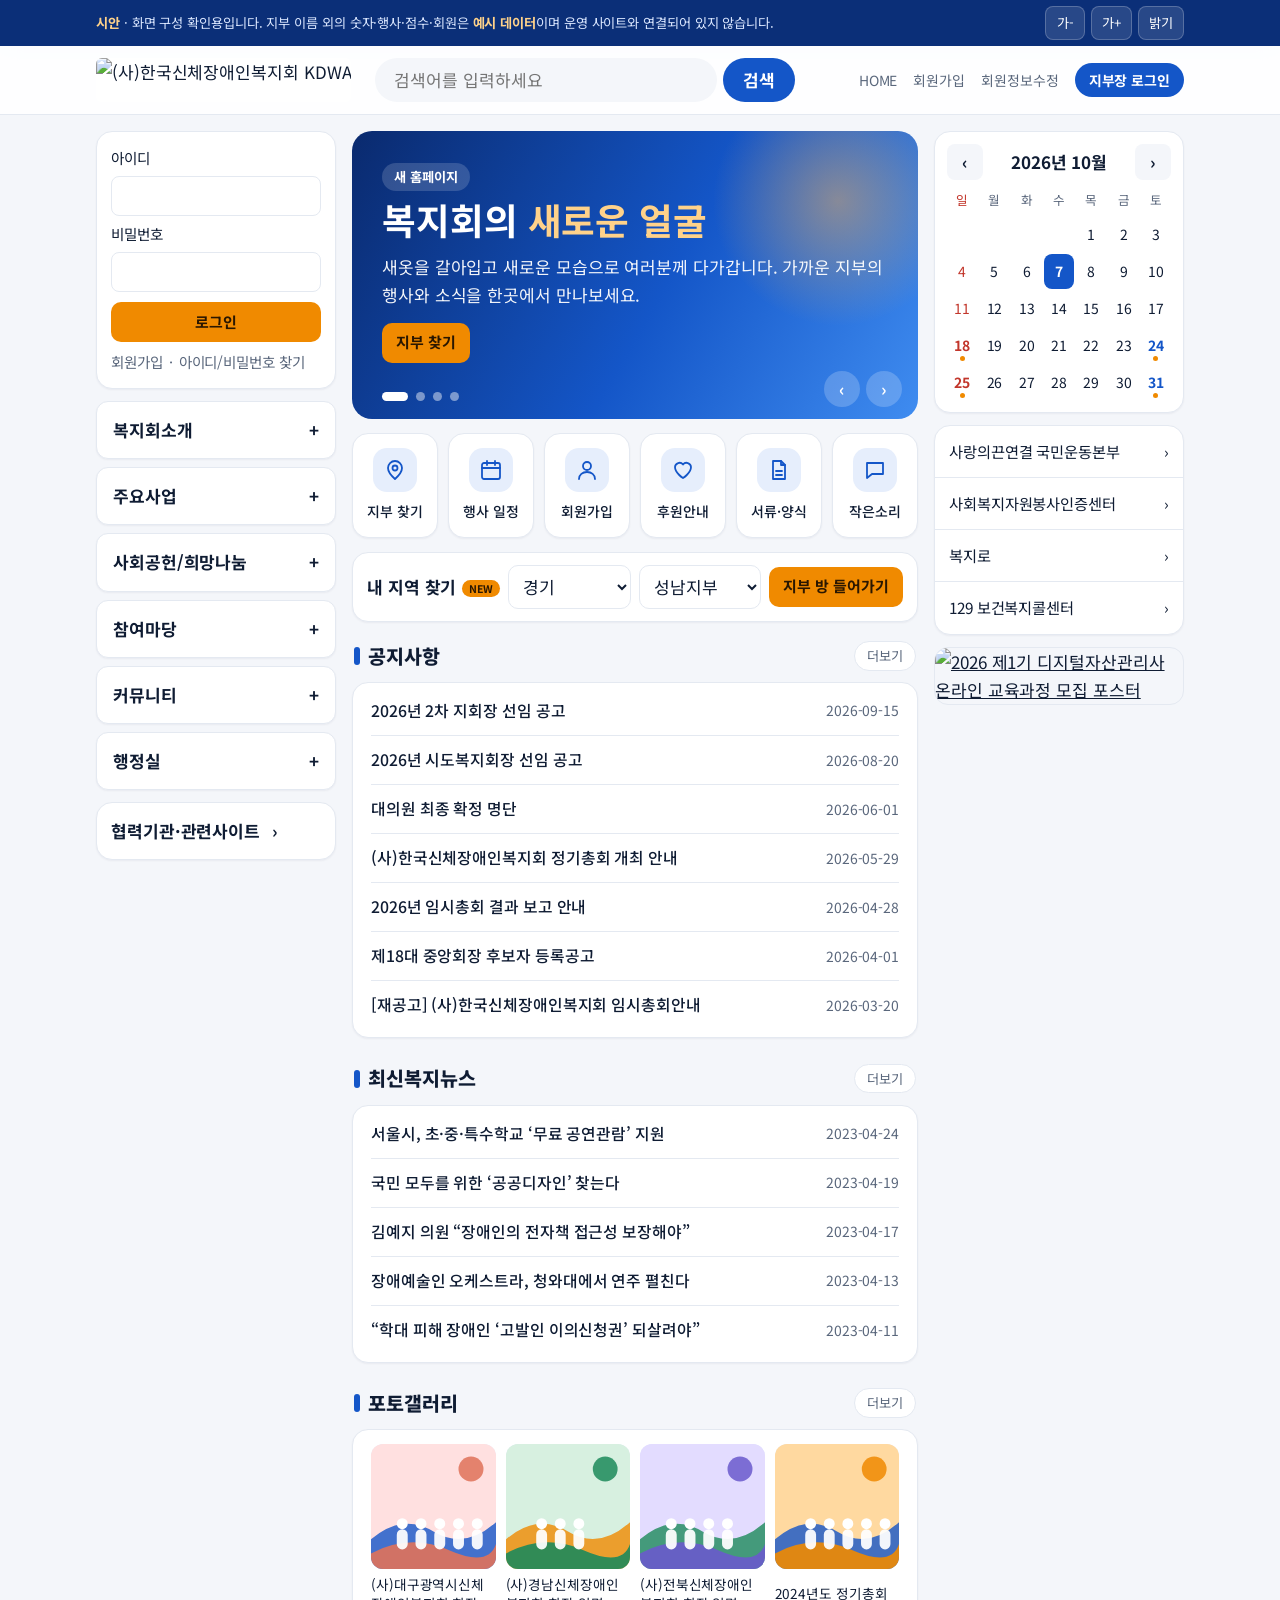
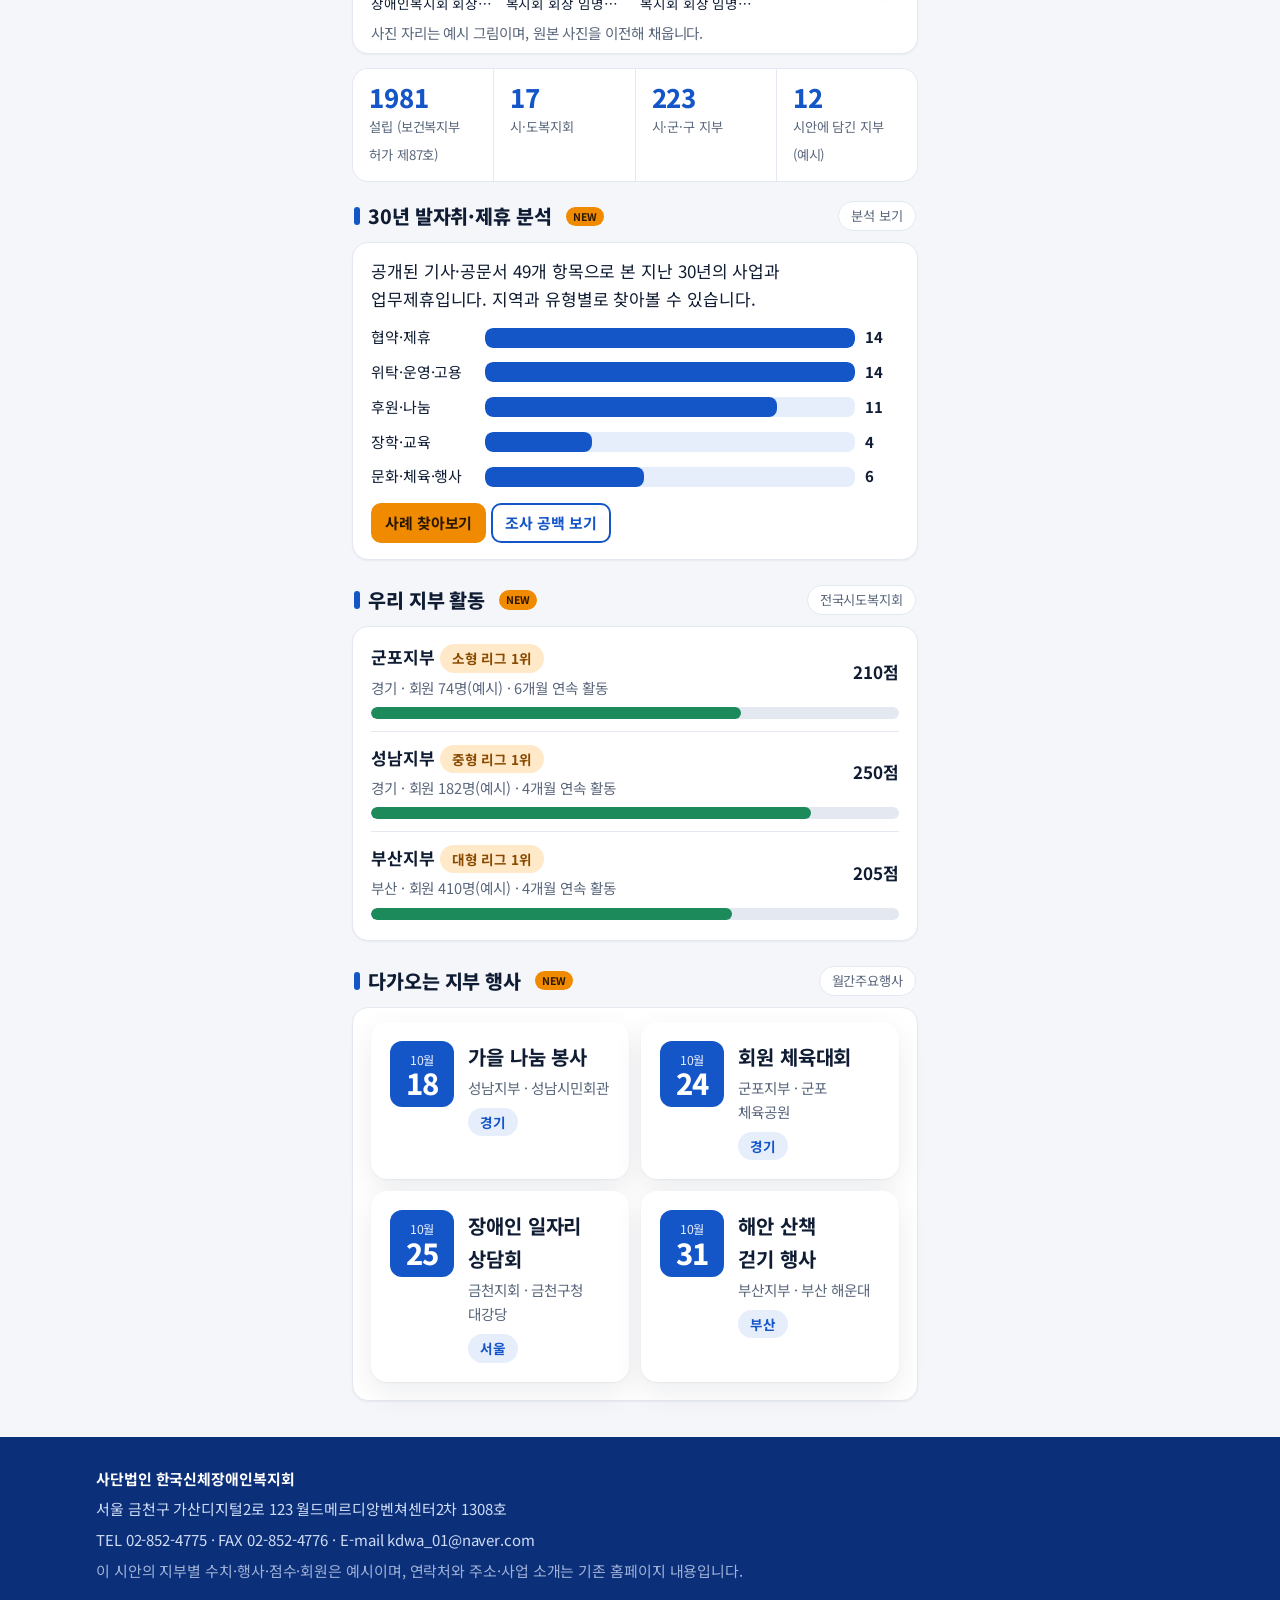
==== commit a4462f79: "30년 발자취·제휴 분석 추가 코덱스 리아의 30년 사업·제휴 확장조사 결과를 공개 가능한 49항목으로 정리해 새 메뉴로 반영. 개요·사업 유형·사례 찾기·지역 연도·조사 공백·자" ====
--- a/source/src.html
+++ b/source/src.html
@@ -442,6 +442,27 @@
 .topbar>div{flex:1 1 360px;min-width:0}.topbar .btn{flex:0 0 auto}
 .whoW{white-space:nowrap}
 .form label.switch{display:inline-flex;align-items:center;gap:8px;font-weight:500;font-size:.9rem}
+
+/* ===== v6: 30년 발자취·제휴 분석 ===== */
+.b30tabs{display:flex;gap:6px;overflow-x:auto;padding-bottom:4px;margin:6px 0 12px;scrollbar-width:thin}
+.b30tabs a{white-space:nowrap;border:1px solid var(--line);background:var(--surface);border-radius:999px;min-height:44px;padding:0 16px;display:inline-flex;align-items:center;text-decoration:none;font-weight:700;color:var(--mut)}
+.b30tabs a[aria-current="page"]{background:var(--brand);border-color:var(--brand);color:var(--on-brand)}
+.b30note{display:flex;gap:10px;align-items:flex-start}
+.b30grid{display:grid;gap:12px}.b30grid>*{min-width:0}
+@media(min-width:760px){.b30grid.c2{grid-template-columns:repeat(2,1fr)}.b30grid.c3{grid-template-columns:repeat(3,1fr)}}
+.hbar{display:grid;gap:10px}.hbar .r{display:grid;grid-template-columns:104px 1fr 34px;gap:10px;align-items:center;font-size:.88rem}
+.hbar .t{height:20px;border-radius:8px;background:var(--brand-soft);overflow:hidden}.hbar .t i{display:block;height:100%;background:var(--brand);border-radius:8px}
+.case h3{font-size:1rem;margin:6px 0 2px}.case p{margin:2px 0}
+.case .lk{display:inline-block;margin-top:8px;font-size:.84rem;font-weight:700;color:var(--brand);text-decoration:none}
+.case .lk:hover{text-decoration:underline}
+.axis{display:grid;gap:6px;padding:14px 0;border-bottom:1px solid var(--line)}.axis:last-child{border:0}
+.axis b{font-size:1rem}.axis .k{font-size:.78rem;color:var(--mut);font-weight:700}
+.caseline{font-size:.8rem;color:var(--mut);margin-top:4px;line-height:1.5}
+.tbl td .lk{font-weight:700;color:var(--brand);text-decoration:none;white-space:nowrap}
+.rules{margin:0;padding-left:1.2em}.rules li{margin:.35em 0}
+.heat button .c{display:block;font-weight:800;font-size:1.05rem;line-height:1.1}
+
+@media(max-width:699px){.tbl td[data-l="확인된 내용"]{display:block;text-align:left}.tbl td[data-l="확인된 내용"]::before{display:block;margin-bottom:4px}}
 
 </style></head>
 <body>
@@ -1144,6 +1165,78 @@
  <div class="card lift"><h3 style="margin-bottom:10px">가입 승인 흐름</h3><div class="funnel">${stg.map(s=>`<div class="fr"><span>${s[0]}</span><div class="fb"><i style="width:${Math.round(s[1]/mx*100)}%"></i></div><b class="num">${s[1]}</b></div>`).join("")}</div><p class="small mut" style="margin:10px 0 0">단계마다 줄어드는 곳이 병목입니다. 3일 넘게 머무는 신청은 자동화 규칙으로 알립니다.</p></div>
  <div class="card lift"><h3 style="margin-bottom:6px">최근 활동 기록</h3>${auditList(5)}</div></div></div>`)}
 
+/* v6 데이터: 코덱스 리아 30년 사업·제휴 확장조사 v3 검토대장 중 공개 표시 49항목 */
+const B30=[{"id":"E001","org":"중앙회","sd":"중앙","when":"2026-02 및 2026-06-09","yr":2026,"type":"업무협약","cat":"협약·제휴","party":"타지키스탄 관계기관","what":"협약 후 의료 및 물품 지원 실무회의","level":"논의 단계","gap":"서명 당사자 및 지원 완료","ev":"언론 본문","verdict":"자료근거 있음","url":"https://www.e-sejong.co.kr/news/articleView.html?idxno=13906"},{"id":"E002","org":"제주도복지회","sd":"제주","when":"2024-07-16","yr":2024,"type":"업무협약","cat":"협약·제휴","party":"킴스플란트클리닉","what":"치과 진료 및 임플란트 할인","level":"협약 보도","gap":"이용 실적 및 원 기사 접근","ev":"기사 재게시","verdict":"자료근거 있음","url":"https://boda.or.kr/News/news.php?board=13\u0026board_code=13\u0026fmenu=\u0026key=\u0026mode=detail\u0026msort=60\u0026no=108043\u0026page=1167+class\u0026s_category_name=\u0026smenu=\u0026stitle=\u0026tmenu=38\u0026tsort=38"},{"id":"E003","org":"속초시지부","sd":"강원","when":"2021-11","yr":2021,"type":"업무협약","cat":"협약·제휴","party":"속초시정신건강복지센터 등","what":"지역복지자원 정신건강 지원","level":"협약 연혁","gap":"개별 이용자 및 후속 성과","ev":"상대기관 공식 연혁","verdict":"자료근거 있음","url":"https://www.skcmhc.or.kr/page/history.php"},{"id":"E004","org":"용인시지부","sd":"경기","when":"체결일 미확인","yr":null,"type":"협력기관","cat":"협약·제휴","party":"WE하다","what":"고용 증진 관련 협력기관 등재","level":"기관명 등재","gap":"체결일 계약 및 고용 실적","ev":"회사 공식 홈페이지","verdict":"자료근거 있음","url":"https://www.wehada.company/pr"},{"id":"E005","org":"안양시지회","sd":"경기","when":"2026-07-23","yr":2026,"type":"연합체 협약 참석","cat":"협약·제휴","party":"모두의사회연대경제 및 더메이크 사회적협동조합","what":"연합회 협약식 참석","level":"참석","gap":"복지회 직접 당사자 여부","ev":"언론 본문","verdict":"참석만","url":"https://www.ggherald.com/default/index_view_page.php?idx=78615\u0026part_idx="},{"id":"E006","org":"부천 지역 복지회","sd":"경기","when":"2018-12-21 보도","yr":2018,"type":"업무협약","cat":"협약·제휴","party":"유미전자 에이원 드림큐 세모네모","what":"기업 일감 연계 및 기존 공동작업장","level":"작업장 운영 보도","gap":"인원 임금 매출 및 현재 운영","ev":"언론 본문","verdict":"자료근거 있음","url":"https://go.seoul.co.kr/news/newsView.php?id=20181221500020"},{"id":"E007","org":"보령시지부","sd":"충남","when":"2022-12-21","yr":2022,"type":"위수탁 협약","cat":"위탁·운영·고용","party":"보령시","what":"자립생활지원센터 2025년 말까지 위탁","level":"수탁 선정","gap":"2026년 재위탁 및 성과","ev":"언론 본문","verdict":"자료근거 있음","url":"https://www.yna.co.kr/view/AKR20221221082300063"},{"id":"E008","org":"안산시지부","sd":"경기","when":"2008-07-18 주장","yr":2008,"type":"지정병원 후보","cat":"협약·제휴","party":"안산 온누리병원","what":"옛 기사 발췌에 지정병원 협약","level":"원문 미확보","gap":"원 기사와 서명본","ev":"업체정보 재수록 후보","verdict":"후보","url":"https://www.life114.co.kr/html/board/view.asp?M_SEQ=924252"},{"id":"E009","org":"광명시지부","sd":"경기","when":"2023-02-21 회의록","yr":2023,"type":"제조 납품 운영","cat":"위탁·운영·고용","party":"광명도시공사 및 광명시","what":"장애인 고용 작업장 종량제봉투 제조 납품","level":"운영 설명 확인","gap":"매출 손익 및 이후 수탁","ev":"지방의회 공식 회의록","verdict":"자료근거 있음","url":"https://council.gm.go.kr/viewer/minutes.do?uid=40176"},{"id":"E010","org":"조직 단위 미확인","sd":"미확인","when":"2007~2011 표 기재","yr":2007,"type":"교육 연계 후보","cat":"협약·제휴","party":"경남정보대학교","what":"사회복지과 관련 운영기간 표 노출","level":"표 검색 발췌","gap":"표 제목과 계약 성격 및 복지회 단위","ev":"대학사 검색 후보","verdict":"후보","url":"https://fliphtml5.com/mrbef/tgrj/%EA%B1%B4%ED%95%99_50%EB%85%84%EC%82%AC_%EC%B5%9C%EC%A2%85%280515%29_%ED%91%9C%EC%A7%80%ED%8F%AC%ED%95%A8__/"},{"id":"E011","org":"용인 지역 조직 특정 필요","sd":"경기","when":"2017-11-27 회의록","yr":2017,"type":"취업 연계","cat":"위탁·운영·고용","party":"전자부품 조립 사업장 특정 필요","what":"전자부품 조립 및 취업 설명","level":"담당자 설명","gap":"직접 현장 확인과 채용수 및 법인명","ev":"지방의회 공식 회의록","verdict":"자료근거 있음","url":"https://council.yongin.go.kr/viewer/minutes.do?uid=3592"},{"id":"E012","org":"군포 지역 조직 특정 필요","sd":"경기","when":"정확일 미확인 제3대 제63회","yr":null,"type":"주차장 위탁 후보","cat":"위탁·운영·고용","party":"군포시","what":"주차장 위탁 논의에 복지회 등장","level":"검색 발췌만","gap":"날짜 및 실제 수탁주체","ev":"의회 검색 후보 본문 오류","verdict":"후보","url":"https://gunpocouncil.go.kr/viewer/minutes.do?uid=4395"},{"id":"E013","org":"고흥군복지회","sd":"전남","when":"2024-10-31 보도","yr":2024,"type":"후원 배분 수령","cat":"후원·나눔","party":"고흥군장애인복지관 및 해밀에너지","what":"쌀 10kg 50포 배분","level":"수령 보도","gap":"복지회 직접 자매협약은 확인 안 됨","ev":"기관 보도자료","verdict":"자료근거 있음","url":"https://www.newswire.co.kr/newsRead.php?no=999756"},{"id":"E014","org":"용인 행사 조직 단위 미확인","sd":"경기","when":"2020-11-13","yr":2020,"type":"공동행사","cat":"후원·나눔","party":"좋은사회만들기운동본부 및 스포츠닥터스 등","what":"김장 나눔 공동참여","level":"행사 참여 보도","gap":"복지회 독자 기여와 성과","ev":"언론 본문","verdict":"자료근거 있음","url":"https://www.wowtv.co.kr/NewsCenter/News/Read?articleId=A202011170224"},{"id":"E015","org":"중앙회","sd":"중앙","when":"2024-01-11 발표","yr":2024,"type":"업무협약","cat":"협약·제휴","party":"알서포트","what":"콜라박스 및 원격 솔루션 판매·마케팅과 파트너십 협약","level":"체결 발표","gap":"판매량·매출·실제 참여 지부 미확인","ev":"기업 보도자료 본문","verdict":"자료근거 있음","url":"https://www.newswire.co.kr/newsRead.php?no=982463"},{"id":"E016","org":"중앙회","sd":"중앙","when":"2024-12-24","yr":2024,"type":"업무협약","cat":"협약·제휴","party":"보람상조라이프","what":"회원 전용 상조서비스와 할인 등 협력","level":"체결 보도","gap":"가입·이용 실적 미확인; 기사 회원수는 홍보 수치","ev":"언론 본문","verdict":"자료근거 있음","url":"https://www.osen.co.kr/article/G1112479790"},{"id":"E017","org":"중앙회","sd":"중앙","when":"2015-04","yr":2015,"type":"교육지원 협약","cat":"협약·제휴","party":"나인스쿨","what":"사랑의끈연결운동 교육지원 협약을 기업 연혁에 기재","level":"협약 연혁","gap":"수혜자·교육 제공량·계약 유지 미확인","ev":"기업 공식 연혁 본문","verdict":"자료근거 있음","url":"https://www.nineschool.co.kr/nine_mid/con_company/profile.asp"},{"id":"E018","org":"용인시지부","sd":"경기","when":"2018-04-06","yr":2018,"type":"업무협약","cat":"협약·제휴","party":"용인문화재단","what":"전시·공연 등 문화예술 향유를 위한 사회공헌 교류협력","level":"체결 발표","gap":"관람 인원·지원금·현재 유효성 미확인","ev":"용인시 공식 영상 설명","verdict":"자료근거 있음","url":"https://www.youtube.com/watch?v=wmPKylU6O_Y"},{"id":"E019","org":"중앙회 등 단위 미확인","sd":"미확인","when":"날짜 미확인","yr":null,"type":"협력기관 후보","cat":"협약·제휴","party":"영인바이오","what":"기업 연구개발 페이지 협약 목록에 복지회 표시","level":"명칭 등재","gap":"계약 범위·체결일·중앙회 또는 지부 특정 필요","ev":"기업 홈페이지 검색자료","verdict":"후보","url":"https://younginbio.com/rnd/"},{"id":"E020","org":"중앙회 등 단위 미확인","sd":"미확인","when":"2012-12 및 2013-12 연혁","yr":2012,"type":"연구·교육계획 후보","cat":"협약·제휴","party":"한국사회복지정책연구원","what":"사업 활성화 연구 및 장애아동 멘토링센터 계획 연혁","level":"연혁 주장","gap":"인크루트 기업정보; 계획과 실제 설립 구분 필요","ev":"기업정보 검색자료","verdict":"후보","url":"https://www.incruit.com/company/5578095/"},{"id":"E021","org":"중앙회 등 단위 미확인","sd":"미확인","when":"2012-12-21","yr":2012,"type":"기업후원","cat":"후원·나눔","party":"한국거래소 KRX","what":"사랑의끈 연결운동 후원을 공식 연혁에 기재","level":"후원 기록","gap":"금액·수혜자·조직 단위 미확인","ev":"상대기관 공식 연혁","verdict":"자료근거 있음","url":"https://info.krx.co.kr/contents/KRX/05/05050000/KRX05050000T2.jsp"},{"id":"E022","org":"복지회 부설 대림환경","sd":"경기","when":"2009년 입찰자료","yr":2009,"type":"폐기물처리 선정","cat":"위탁·운영·고용","party":"경기도의료원 포천병원","what":"감염성폐기물 처리 업체 선정 공고","level":"선정 기록","gap":"계약 체결·집행액·현재 조직 귀속 미확인","ev":"병원 공식 공고 검색자료","verdict":"자료근거 있음","url":"https://medical.or.kr/front/boardView.do?brd_mgrno=293\u0026brd_no=7406\u0026menu_no=1039"},{"id":"E023","org":"복지회 부설 대림환경","sd":"경기","when":"2010-12-28 공고; 2011년 사업","yr":2010,"type":"폐기물처리 선정","cat":"위탁·운영·고용","party":"경기도의료원 포천병원","what":"차년도 감염성폐기물 처리 업체 선정 공고","level":"선정 기록","gap":"낙찰과 실제 수행·대금 수령 구분 필요","ev":"병원 공식 공고 검색자료","verdict":"자료근거 있음","url":"https://medical.or.kr/front/boardView.do?brd_mgrno=293\u0026brd_no=7599\u0026menu_no=1039"},{"id":"E024","org":"복지회 부설 대림환경","sd":"경기","when":"2013-01-01~12-31; 공고 01-09","yr":2013,"type":"폐기물처리 계약","cat":"위탁·운영·고용","party":"경기도의료원 포천병원","what":"감염성폐기물 처리 계약기간을 공개자료에 명시","level":"계약 공개","gap":"금액·실제 처리량 미확인; 현재 열린 페이지 본문 추출 불완전","ev":"병원 공식 계약 공개 검색자료","verdict":"자료근거 있음","url":"https://medical.or.kr/front/boardView.do?brd_mgrno=293\u0026brd_no=8092\u0026menu_no=1039"},{"id":"E025","org":"성남시지부","sd":"경기","when":"2016-11-16","yr":2016,"type":"장학결연·기업후원","cat":"장학·교육","party":"다날·한백장학회·코마트레이드","what":"학생 20명과 후원자 20명 결연; 장학금·점퍼·TV 지원 보도","level":"행사 후 보도","gap":"다날 1000만원 등 원 자료 기준; 하나의 행사이며 3개 MOU로 세지 않음","ev":"성남시 시정소식지","verdict":"자료근거 있음","url":"https://snvision.seongnam.go.kr/data/snvision/pdf/201611/2016112539344091.pdf"},{"id":"E026","org":"안산시지부","sd":"경기","when":"2024-11 보도","yr":2024,"type":"장학결연","cat":"장학·교육","party":"후원자 등 이름 특정 필요","what":"제6회 사랑의끈연결; 학생 18명 지원 행사","level":"행사 후 보도","gap":"참석 300명은 장학생수 아님; 정확 행사일·총 지원액 미확인","ev":"안산시 공식 기사","verdict":"자료근거 있음","url":"https://www.ansan.go.kr/ansantalktalk/content/ansantalk/cityNews.html?fidx=19460\u0026opt=\u0026page=576\u0026pg=vv\u0026sword="},{"id":"E027","org":"광양 지역 복지회","sd":"전남","when":"2024-01-04; 보도 01-05","yr":2024,"type":"시설지원·봉사","cat":"후원·나눔","party":"포스코 광양제철소 봉사단·1%나눔재단","what":"냉난방기 교체 및 시설 환경정화","level":"지원활동 보도","gap":"계약·금액·이후 지속성 미확인; S158은 중복 보도","ev":"기업 공식 뉴스룸","verdict":"자료근거 있음","url":"https://newsroom.posco.com/kr/%EA%B4%91%EC%96%91%EC%A0%9C%EC%B2%A0%EC%86%8C-%EC%A7%80%EC%97%AD-%EC%9E%A5%EC%95%A0%EC%9D%B8-%EB%B3%B5%EC%A7%80%EC%8B%9C%EC%84%A4%EC%84%9C-%EC%9E%AC%EB%8A%A5%EB%B4%89%EC%82%AC%ED%99%9C%EB%8F%99/"},{"id":"E028","org":"속초시지부","sd":"강원","when":"2026-07-23 보도","yr":2026,"type":"물품후원","cat":"후원·나눔","party":"속초시여성단체협의회","what":"생필품 지원 보도; 기사 제목과 지원 형식 추가 대조 필요","level":"언론 보도","gap":"60만원 기사상 금액; 물품 세부와 생일상 행사 구분 필요","ev":"기사 검색자료","verdict":"후보","url":"https://www.kwnews.co.kr/article/20260723500848"},{"id":"E029","org":"속초시지부","sd":"강원","when":"2026-01-31; 02-01 보도","yr":2026,"type":"시장구매 물품기부","cat":"후원·나눔","party":"중소벤처기업부 장관 방문행사","what":"전통시장에서 구매한 물품의 복지회 전달 보도","level":"전달 예정·보도","gap":"후속 수령 확인 필요; 내일채움 협약은 별건","ev":"기사 검색자료","verdict":"자료근거 있음","url":"https://v.daum.net/v/20260201120100747"},{"id":"E030","org":"강원도복지회","sd":"강원","when":"2023-07-11","yr":2023,"type":"공익기탁","cat":"후원·나눔","party":"강원세계산림엑스포","what":"복지회가 엑스포 측에 200만원 기탁","level":"기탁 보도","gap":"복지회가 받는 후원이 아니라 지출·기부; S116 중복","ev":"언론 보도","verdict":"자료근거 있음","url":"https://www.kwnews.co.kr/article/202307111233340"},{"id":"E031","org":"춘천시지부","sd":"강원","when":"2023-12 보도","yr":2023,"type":"문화행사 초청","cat":"문화·체육·행사","party":"새끼손가락봉사단","what":"장애인단체 대상 조명쇼 행사 관련 기사","level":"공동 지원 보도","gap":"60명은 3단체 합계; 복지회 인원 배분 미확인","ev":"기사 검색자료","verdict":"자료근거 있음","url":"https://m.ekn.kr/view.php?key=20231208010002476"},{"id":"E032","org":"춘천시지부","sd":"강원","when":"2024-07-24","yr":2024,"type":"물품후원","cat":"후원·나눔","party":"남춘천로타리클럽","what":"쌀 200kg 지원 활동을 로타리 자료에 기재","level":"후원 보고","gap":"수령 확인서·금액 미확인","ev":"로타리 공식 월간자료","verdict":"자료근거 있음","url":"https://www.ri3730.or.kr/data/file/2sub4/3cf2eaac0489c7713069b3892a4ca844_vtLjRrOi_24567bac9923df2989c474dfc82afdc438b63707.pdf"},{"id":"E033","org":"춘천시지부","sd":"강원","when":"2011년 자료","yr":2011,"type":"보장구 수리서비스","cat":"위탁·운영·고용","party":"춘천시 등","what":"시정소식지에 보장구 수리센터 관련 서비스 기재","level":"서비스 안내","gap":"계약서·이용자·수리량 미확인; S112는 같은 사업 추가 자료","ev":"춘천시 시정소식지","verdict":"자료근거 있음","url":"https://bomnae.chuncheon.go.kr/upload/pastfile/244_2011-04.pdf"},{"id":"E034","org":"춘천 지역 조직","sd":"강원","when":"2014년 자료","yr":2014,"type":"이동지원 후보","cat":"위탁·운영·고용","party":"춘천시 등","what":"시정소식지 봄내콜 관련 자료","level":"서비스 안내 검색자료","gap":"정확 운영주체·위탁관계 추가 대조 필요","ev":"시정소식지 검색자료","verdict":"후보","url":"https://bomnae.chuncheon.go.kr/upload/pastfile/281_2014-06.pdf"},{"id":"E035","org":"대전시복지회","sd":"대전","when":"2019년 보도","yr":2019,"type":"물품후원","cat":"후원·나눔","party":"대전시체육회 취임행사","what":"취임 축하쌀을 장애인단체에 지원","level":"후원 보도","gap":"1000kg은 3단체 합계; 복지회 몫 미확인","ev":"언론 보도","verdict":"자료근거 있음","url":"https://www.ccdailynews.com/news/articleView.html?idxno=1000271"},{"id":"E036","org":"대전 지역 복지회","sd":"대전","when":"2009년 보도","yr":2009,"type":"지속기부","cat":"후원·나눔","party":"재활용 수익 기부자","what":"12년간 재활용 수익을 복지기관들에 기부한 활동","level":"후원 기사","gap":"3기관 중 하나; 연도별 복지회 수령액 미확인","ev":"기사 검색자료","verdict":"자료근거 있음","url":"https://www.dailian.co.kr/news/view/179898"},{"id":"E038","org":"서산시지부","sd":"충남","when":"2024-12-18","yr":2024,"type":"기념행사·협약 후보","cat":"문화·체육·행사","party":"협약 상대 미확인","what":"창립10주년 행사자료에 업무협약 순서와 생활지원 내용","level":"행사 보도","gap":"상대방 이름·서명본 미확인; 웹 본문 재추출에서 협약 문구 미검색","ev":"기사 검색자료","verdict":"후보","url":"https://www.joongdo.co.kr/web/view.php?key=20241220010006307"},{"id":"E039","org":"서산시지부","sd":"충남","when":"2025-12-30","yr":2025,"type":"장학·기부 행사","cat":"장학·교육","party":"지역 후원자 등","what":"창립11주년 및 송년 행사에서 장학·후원 내용","level":"행사 후 보도","gap":"개별 기업 계약·실제 지원액 추가 확인; S061 재게시","ev":"언론 보도","verdict":"자료근거 있음","url":"https://www.joongdo.co.kr/web/view.php?key=20251231010011408"},{"id":"E040","org":"서산시지부","sd":"충남","when":"2024-03-12 보도","yr":2024,"type":"사업 묶음 소개","cat":"문화·체육·행사","party":"지역기관·후원자 미특정","what":"캠프·멘토링·보일러/수도관 청소·상담·구제의류·푸드뱅크 소개","level":"단체 활동 소개","gap":"한 기사 사업묶음 1행; 6건의 별도 협약으로 세지 않음","ev":"지역언론 검색자료","verdict":"자료근거 있음","url":"https://www.ctnews.kr/article.php?aid=1710208783371165005"},{"id":"E041","org":"서산시지부","sd":"충남","when":"2019년 사업; 2020 공개자료","yr":2019,"type":"보조금사업","cat":"위탁·운영·고용","party":"서산시","what":"관련 보조금 600만원 자료","level":"공개 재정자료","gap":"집행·정산 여부와 사업별 세목 추가 확인","ev":"시 공개자료 검색자료","verdict":"자료근거 있음","url":"https://www.seosan.go.kr/DATA/bbs/109/20200831051015977DXQw61.pdf"},{"id":"E042","org":"거제시지회","sd":"경남","when":"2010년 공개자료","yr":2010,"type":"보조금사업","cat":"위탁·운영·고용","party":"거제시","what":"관련 지원금 교부자료 100만원","level":"교부 공개자료","gap":"다른 예산서 사업과 중복 합산 금지; S149 동일파일","ev":"시 공개자료 검색자료","verdict":"자료근거 있음","url":"https://www.geoje.go.kr/images/down/20110831/6.pdf"},{"id":"E043","org":"달성군 지역 복지회","sd":"대구","when":"2010-08-15 설치; 2013 안내서","yr":2010,"type":"재활서비스 운영","cat":"위탁·운영·고용","party":"달성군 등","what":"목욕·급식·이동·문화 관련 시설 서비스 소개","level":"공공 안내서","gap":"이용 20명·직원 2명은 자료 작성 당시 수치; 현재 미확인","ev":"공공 정책자료 검색자료","verdict":"자료근거 있음","url":"https://clik.nanet.go.kr/clikr-collection/policyinfo/79/345/2013/CLIKC20091218498234080_attach_1.pdf"},{"id":"E044","org":"군산시지부","sd":"전북","when":"2022년 감사자료","yr":2022,"type":"장애인 일자리 배치","cat":"위탁·운영·고용","party":"군산시","what":"장애인일자리 배치기관 자료에 복지회 기재","level":"행정자료","gap":"2명 배치자료와 실근무·임금 지급 별개","ev":"군산시의회 자료","verdict":"자료근거 있음","url":"https://council.gunsan.go.kr/main/minutes/html/MinutesView.do?MINTS_SN=5121"},{"id":"E045","org":"의왕시지부 관련","sd":"경기","when":"1997년 시설 연혁","yr":1997,"type":"복지시설 기반","cat":"위탁·운영·고용","party":"의왕시·의왕도시공사","what":"복지시설 연혁에서 복지회 관련 시설 확인","level":"시설 연혁","gap":"시설 존재와 직접 수탁·사업실적 별개","ev":"공공기관 연혁","verdict":"자료근거 있음","url":"https://www.uuc.or.kr/base/contents/view?contentsNo=24\u0026menuLevel=3\u0026menuNo=1"},{"id":"E046","org":"부산 지역 복지회","sd":"부산","when":"2024-12 보도; 25년 후원 주장","yr":2024,"type":"지속후원","cat":"후원·나눔","party":"넥스트큐","what":"장기간 신발 등 장애인 지원을 해왔다는 기사","level":"후원활동 보도","gap":"25년을 25개 제휴로 계산하지 않음; 연도별 명세 미확인","ev":"언론 보도","verdict":"자료근거 있음","url":"https://www.kookje.co.kr/news2011/asp/newsbody.asp?code=0300\u0026key=20241210.99099003441"},{"id":"E047","org":"대전시복지회","sd":"대전","when":"2018-03-03~04","yr":2018,"type":"체육행사","cat":"문화·체육·행사","party":"복싱 관련 주최·협력기관","what":"복싱대회 관련 복지회 사업 보도","level":"행사 보도","gap":"복지회 역할·재원·협약 상대 추가 대조 필요","ev":"언론 기사","verdict":"자료근거 있음","url":"https://www.kns.tv/news/articleView.html?idxno=405778"},{"id":"E048","org":"중앙회","sd":"중앙","when":"2025-12-29","yr":2025,"type":"장학결연 행사","cat":"장학·교육","party":"사랑의끈 후원자 등","what":"제19회 사랑의끈 행사 및 참여 규모 보도","level":"행사 후 기사","gap":"참석 500명은 장학생·제휴기관수 아님","ev":"언론 기사","verdict":"자료근거 있음","url":"https://www.segyebiz.com/newsView/20260107507572"},{"id":"E049","org":"부천시지부","sd":"경기","when":"2004년 등 연혁","yr":2004,"type":"농장·건강 사업 연혁","cat":"문화·체육·행사","party":"지역 협력자 미확인","what":"디지털 지역문화 자료에 농장·체력 관련 활동 소개","level":"백과 연혁","gap":"실제 운영기간·회계·상대기관 미확인","ev":"지역문화 백과","verdict":"후보","url":"https://terms.naver.com/entry.naver?categoryId=53340\u0026cid=51883\u0026docId=2596677"},{"id":"E050","org":"충북 지역 복지회","sd":"충북","when":"2003년 등 연혁","yr":2003,"type":"청소년·결혼 지원 연혁","cat":"문화·체육·행사","party":"지역기관 미확인","what":"청소년 행사 및 합동결혼 관련 활동 소개","level":"백과 연혁","gap":"당시 기사와 집행자료 추가 확인","ev":"지역문화 백과","verdict":"후보","url":"https://terms.naver.com/entry.naver?categoryId=53912\u0026cid=51895\u0026docId=2643738"}];
+
+/* ===== v6: 30년 발자취·제휴 분석 (코덱스 리아 조사 반영 · 공개 가능한 항목만) ===== */
+const B30CATS=["협약·제휴","위탁·운영·고용","후원·나눔","장학·교육","문화·체육·행사"];
+const B30TABS=[["개요","biz30"],["사업 유형","biz30-types"],["사례 찾기","biz30-cases"],["지역·연도","biz30-map"],["조사 공백","biz30-gaps"],["자료·방법","biz30-data"]];
+let B30F={c:"전체",s:"전체",v:"전체",q:""};
+const b30n=()=>B30.length,b30ok=()=>B30.filter(x=>x.verdict==="자료근거 있음").length,b30cnt=c=>B30.filter(x=>x.cat===c).length;
+const b30head=cur=>pageHead("30년 발자취·제휴 분석",[["복지회소개"],["30년 발자취·제휴 분석"]])+`<div class="b30tabs" role="navigation" aria-label="30년 분석 구역">${B30TABS.map(t=>`<a href="#${t[1]}" ${t[1]===cur?'aria-current="page"':""}>${t[0]}</a>`).join("")}</div><div class="note w"><b>중간 조사입니다.</b> 공개된 기사와 공문서를 모은 결과이며 전수조사가 아닙니다. 아래 항목 수는 확정된 업무제휴 건수가 아니고, 자료가 없다고 사업이 없었다는 뜻도 아닙니다.</div>`;
+const verdictChip=v=>`<span class="chip ${v==="자료근거 있음"?"g":v==="후보"?"o":"m"}">${esc(v)}</span>`;
+const srcLink=x=>`<a class="lk" href="${esc(x.url)}" target="_blank" rel="noopener noreferrer">출처 보기</a>`;
+const caseCard=x=>`<article class="card lift case"><div class="row"><span class="chip">${esc(x.org)}</span>${verdictChip(x.verdict)}</div><h3>${esc(x.party)}</h3><p>${esc(x.what)}</p><p class="small mut">${esc(x.when)} · ${esc(x.type)}</p><p class="caseline">실행 수준: ${esc(x.level)}<br>확인되지 않은 것: ${esc(x.gap)}</p>${srcLink(x)}</article>`;
+const catBars=link=>{const mx=Math.max(1,...B30CATS.map(b30cnt));return`<div class="hbar">${B30CATS.map(c=>`<div class="r"><span>${c}</span><div class="t"><i style="width:${Math.round(b30cnt(c)/mx*100)}%"></i></div><b class="num">${b30cnt(c)}</b></div>`).join("")}</div>`};
+function vB30(){const feat=["E015","E016","E017","E009","E007","E018"].map(id=>B30.find(x=>x.id===id)).filter(Boolean);
+ return b30head("biz30")+`<div class="sec" style="padding-top:12px"><div class="stat"><div><b class="num">30년</b><span>조사 기간 1996~2026</span></div><div><b class="num">92</b><span>실행한 검색어</span></div><div><b class="num">198</b><span>후보 주소(중복·오탐 포함)</span></div><div><b class="num">${b30n()}</b><span>공개 표시 항목, 근거 확인 ${b30ok()}</span></div></div>
+ <h2 class="h2" style="margin-top:24px">핵심 결론</h2><div class="b30grid c3">
+ <div class="card"><h3>사업은 행사·후원에 한정되지 않습니다</h3><p class="mut small" style="margin:6px 0 0">상품·서비스 제휴, 지역 작업장·생산·시설 운영, 장학·멘토링, 의료·문화 접근 지원까지 서로 다른 사업 모델이 공개자료에서 확인됩니다.</p></div>
+ <div class="card"><h3>중앙회 발표가 전국 실행은 아닙니다</h3><p class="mut small" style="margin:6px 0 0">같은 보도를 여러 매체가 다시 실은 것을 새 제휴로 세지 않았고, 협약 발표와 실제 운영 기록을 구분했습니다.</p></div>
+ <div class="card"><h3>실적은 체결 건수가 아니라 실제 제공으로</h3><p class="mut small" style="margin:6px 0 0">참여 지부, 수혜자, 수입·비용, 계약 유지기간 같은 자료가 있어야 사업 성과를 판단할 수 있습니다.</p></div></div>
+ <h2 class="h2" style="margin-top:24px">사업 유형별 분포</h2><div class="card">${catBars()}<p class="small mut" style="margin:12px 0 0">공개 표시 ${b30n()}개 항목을 사업 성격으로 나눈 것입니다. 유형을 누르면 <a href="#biz30-types">사업 유형</a>에서 사례를 볼 수 있습니다.</p></div>
+ <h2 class="h2" style="margin-top:24px">대표 사례</h2><div class="b30grid c3">${feat.map(caseCard).join("")}</div><p style="margin:14px 0 0"><a class="btn sm line" href="#biz30-cases">사례 전체 찾아보기</a></p>
+ <h2 class="h2" style="margin-top:24px">이렇게 읽어 주세요</h2><div class="card"><ul class="rules"><li>협약 발표, 예산 편성, 실제 운영, 결산·성과 확인은 서로 다른 단계로 구분했습니다.</li><li>공동 행사에 참석한 것은 업무제휴로 확정하지 않았습니다. 후원도 계약형 제휴와 분리했습니다.</li><li>계획과 예산을 집행액으로, 행사 전체 인원을 복지회 직접 수혜자로 바꾸지 않았습니다.</li><li>이름이 비슷한 다른 단체의 자료는 소속이 확인되기 전까지 제외했습니다.</li><li>항목마다 '실행 수준'과 '확인되지 않은 것'을 함께 적었습니다.</li></ul></div></div>`}
+const AXES=[["회원 대상 상품·서비스","원격 솔루션 판매·마케팅, 상조서비스, 의료 할인","계약서, 실제 이용·판매량, 참여 지부, 대금 흐름"],["지역 생산·일자리","작업장 포장, 쓰레기봉투 생산, 재활용 처리, 취업 알선","위탁·납품 계약, 결산, 근로자 명부의 비식별 집계"],["시설·이동 지원","센터 운영, 보조기기 수리, 이동지원 연혁","운영기간, 수탁자, 이용건수, 보조금 정산"],["교육·장학·멘토링","사랑의끈, 학생·후원자 연결, 온라인 교육","장학금 지급, 수혜자 중복 제거, 실제 교육 제공"],["문화·체육","공연·전시 접근, 체육행사","기관별 제공 횟수와 참석·이용 인원"],["후원·지역 연대","쌀·김장·물품 기부, 기업·로타리 지원","수령증, 제공대상, 단순 행사참석과 직접 지원 구분"],["국제 협력","해외 기관 협약과 의료·물품 지원 논의","서명 당사자, 수출·배송·지원 완료 증빙"]];
+function vB30Types(){return b30head("biz30-types")+`<div class="sec" style="padding-top:12px"><div class="two"><div class="card lift"><h3 style="margin-bottom:4px">공개자료에 나타난 일곱 가지 사업 축</h3>${AXES.map(a=>`<div class="axis"><b>${a[0]}</b><div><span class="k">공개자료에 나타난 형태</span><br>${a[1]}</div><div><span class="k">실적을 확인하려면 필요한 자료</span><br>${a[2]}</div></div>`).join("")}</div>
+ <div class="stack"><div class="card lift"><h3 style="margin-bottom:10px">항목을 성격별로 나누면</h3>${B30CATS.map(c=>`<div class="row" style="justify-content:space-between;padding:8px 0;border-bottom:1px solid var(--line)"><b>${c}</b><span><span class="chip m">${b30cnt(c)}항목</span> <button class="btn sm line" data-act="b30cat" data-c="${c}">사례 보기</button></span></div>`).join("")}</div>
+ <div class="card"><h3 style="margin-bottom:6px">분석</h3><p class="mut small" style="margin:0">사업의 성격이 지역마다 상당히 다르므로, 한 가지 제휴 모델을 전국에 그대로 적용하기는 어렵습니다. 지부별 인력, 시설, 수탁 경험, 기업 관계를 따로 살펴야 합니다. 검색된 자료가 한쪽으로 치우쳐 있어 시대별 사업 비중이 늘었는지 줄었는지는 단정할 수 없습니다.</p></div></div></div></div>`}
+const b30match=x=>(B30F.c==="전체"||x.cat===B30F.c)&&(B30F.s==="전체"||x.sd===B30F.s)&&(B30F.v==="전체"||x.verdict===B30F.v)&&(!B30F.q||(x.party+x.what+x.org+x.type).includes(B30F.q));
+function b30table(){const l=B30.filter(b30match);return l.length?`<table class="tbl"><thead><tr><th>조직·시점</th><th>상대기관·유형</th><th>확인된 내용</th><th>판정·출처</th></tr></thead><tbody>${l.map(x=>`<tr><td data-l="조직·시점"><b>${esc(x.org)}</b><br><span class="small mut">${esc(x.when)}</span></td><td data-l="상대기관·유형"><b>${esc(x.party)}</b><br><span class="chip m" style="margin-top:4px">${esc(x.type)}</span></td><td data-l="확인된 내용">${esc(x.what)}<div class="caseline">실행 수준: ${esc(x.level)} · 증거: ${esc(x.ev)}<br>확인되지 않은 것: ${esc(x.gap)}</div></td><td data-l="판정·출처">${verdictChip(x.verdict)}<br>${srcLink(x)}</td></tr>`).join("")}</tbody></table>`:`<p class="mut" style="margin:14px 0">조건에 맞는 항목이 없습니다. 조건을 바꿔 보세요.</p>`}function vB30Cases(){const sds=[...new Set(B30.map(x=>x.sd))].sort((a,b)=>a.localeCompare(b,"ko"));const op=(v,cur)=>`<option ${v===cur?"selected":""}>${v}</option>`;
+ return b30head("biz30-cases")+`<div class="sec" style="padding-top:12px"><div class="card lift"><div class="toolbar"><select id="b30c" aria-label="사업 유형">${["전체",...B30CATS].map(v=>op(v,B30F.c)).join("")}</select><select id="b30s" aria-label="지역">${["전체",...sds].map(v=>op(v,B30F.s)).join("")}</select><select id="b30v" aria-label="판정">${["전체","자료근거 있음","후보","참석만"].map(v=>op(v,B30F.v)).join("")}</select><input id="b30q" type="search" placeholder="상대기관·내용 검색" value="${esc(B30F.q)}" aria-label="검색"></div><p class="small mut" id="b30cnt" style="margin:0 0 8px">${B30.filter(b30match).length}개 항목 표시 · 지역 '중앙'은 중앙회, '미확인'은 소속 조직을 특정하지 못한 항목입니다.</p><div class="tblwrap" id="b30t">${b30table()}</div></div></div>`}
+function vB30Map(){const by={};B30.forEach(x=>by[x.sd]=(by[x.sd]||0)+1);const lvl=n=>!n?0:n<=1?1:n<=3?2:n<=7?3:4;let heat="";
+ for(let y=1;y<=5;y++)for(let x=1;x<=4;x++){const t=SIDO.find(z=>z[1]===x&&z[2]===y);heat+=t?`<button class="h${lvl(by[t[0]]||0)}" data-act="b30sd" data-sd="${t[0]}" aria-label="${t[0]} ${by[t[0]]||0}항목. 누르면 사례 찾기로 이동">${t[0]}<span class="c num">${by[t[0]]||0}</span></button>`:`<button class="hx" tabindex="-1" aria-hidden="true"></button>`}
+ const bins=[["~2005",y=>y<=2005],["2006~10",y=>y>=2006&&y<=2010],["2011~15",y=>y>=2011&&y<=2015],["2016~20",y=>y>=2016&&y<=2020],["2021~26",y=>y>=2021]],yd=bins.map(b=>B30.filter(x=>x.yr&&b[1](x.yr)).length),nu=B30.filter(x=>!x.yr).length;
+ return b30head("biz30-map")+`<div class="sec" style="padding-top:12px"><div class="two"><div class="card lift"><h3 style="margin-bottom:4px">지역별 확인 항목</h3><p class="small mut" style="margin:0 0 10px">칸의 숫자는 이 조사에서 공개 표시된 항목 수입니다. 활동 규모가 아니라 <b>조사에서 단서를 찾은 범위</b>입니다. 칸을 누르면 그 지역의 사례를 봅니다.</p><div class="heat">${heat}</div><div class="legend2"><span><i style="background:var(--brand-soft)"></i>0</span><span><i style="background:var(--t1)"></i>1</span><span><i style="background:var(--t2)"></i>2~3</span><span><i style="background:var(--t3)"></i>4~7</span><span><i style="background:var(--t4)"></i>8 이상</span></div><p class="small mut" style="margin:10px 0 0">중앙회 ${by["중앙"]||0}항목 · 소속 조직 미확인 ${by["미확인"]||0}항목은 지도에 표시하지 않았습니다.</p></div>
+ <div class="card lift"><h3 style="margin-bottom:4px">연도별 확인 항목</h3><p class="small mut" style="margin:0 0 8px">시점이 확인된 항목을 5년 단위로 묶었습니다. 연도 미상 ${nu}항목 제외. 자료가 많이 남은 시기가 사업이 많았던 시기와 같다고 볼 수는 없습니다.</p>${svgBars(bins.map(b=>b[0]),yd,"","연도별 확인 항목 막대 그래프")}</div></div></div>`}
+const GAP_REG=[["서울","중앙회 자료 중심","서울시회·구별 지부 이력과 지역사업"],["부산","기업의 장기간 후원 연혁","지부별 협약 원문·연도별 실행"],["대구","달성군 시설 운영 기록","다른 구·군 및 수탁 갱신"],["인천","대장 편입 부족","행사·협약 후보의 정확한 조직 확인"],["광주","대장 편입 부족","시회·구별 기관·기업 제휴"],["대전","후원·체육행사","구별 사업, 상업 제휴와 수탁사업"],["울산","대장 편입 부족","조직 존재·명칭 이력부터 확인"],["세종","대장 편입 부족","설립 전 충남 지역과 명칭 변동 대조"],["경기","용인·안산·안양·부천·광명·의왕·군포·성남","나머지 시군, 1990년대 및 계약·결산"],["강원","속초·춘천·도회","다른 시군 및 이동지원 운영자 변동"],["충북","진천·도회 후보","청주 등 다른 시군, 후보의 실행증빙"],["충남","보령·서산","다른 시군 및 센터 수탁 갱신"],["전북","군산 감사 기록","다른 시군, 취업 외 사업"],["전남","광양·고흥","목포·여수 등 다른 시군, 후원 상대 확정"],["경북","대장 편입 부족","시군별 의회·신문·기업 자료"],["경남","거제 및 대학 협력 후보","다른 시군, 대학 계약 당사자 확정"],["제주","의료서비스 협약","나머지 사업 및 실제 이용실적"]];
+const GAP_PER=[["1996-10~2000","시설 연혁·주차장 운영 후보 등 희박","당시 명부·지역지 지면·의회 기록"],["2001~2005","백과사전형 지역연혁 후보 위주","원사업계획·수탁 및 보조금 정산"],["2006~2010","병원 계약·지역후원·시설 기록 일부","계약 본문·연도별 갱신·동명이단체 확인"],["2011~2015","교육·후원·수탁·감사 자료 일부","계획 대비 실행·결산"],["2016~2020","작업장·멘토링·문화협약·행사 일부","지역 확대와 사건별 중복 제거"],["2021~2026-10","서비스협약·센터위탁·후원·국제논의 일부","유지·해지·참여 지부·성과"]];
+const gapTbl=(h,rows)=>`<div class="tblwrap"><table class="tbl"><thead><tr>${h.map(x=>`<th>${x}</th>`).join("")}</tr></thead><tbody>${rows.map(r=>`<tr>${r.map((c,i)=>`<td data-l="${h[i]}">${i===0?"<b>"+esc(c)+"</b>":esc(c)}</td>`).join("")}</tr>`).join("")}</tbody></table></div>`;
+function vB30Gaps(){return b30head("biz30-gaps")+`<div class="sec" style="padding-top:12px"><div class="card"><p style="margin:0">검색에서 찾지 못했다는 것은 사업이 없었다는 뜻이 아닙니다. 과거 전국 지부 명부를 구하지 못해, 아래는 전수조사율이 아니라 <b>현재까지 살펴본 범위</b>입니다.</p></div>
+ <div class="two" style="margin-top:14px"><div class="card lift"><h3 style="margin-bottom:6px">지역별 살펴본 범위</h3>${gapTbl(["지역","지금까지 살펴본 범위","다음에 확인할 것"],GAP_REG)}</div>
+ <div class="stack"><div class="card lift"><h3 style="margin-bottom:6px">기간별 자료 상태</h3>${gapTbl(["기간","자료 상태","우선 행동"],GAP_PER)}</div>
+ <div class="card lift"><h3 style="margin-bottom:6px">먼저 원문을 다시 확인할 것</h3><ul class="rules"><li>포천병원 2013년 계약: 상대기관 단락 전체 대조</li><li>서산 2024년 10주년: 협약 상대와 체결 내용 특정</li><li>군포 옛 주차장 사업, 대학 제휴, 영인바이오: 날짜·당사자·사업 내용 확인</li><li>속초 여성지부 지원: 물품 종류와 지급 방향 확인</li><li>홈페이지 조직 명부: 현재 표시와 실제 활동 조직·과거 조직 구분</li></ul></div></div></div>
+ <div class="card" style="margin-top:14px"><h3 style="margin-bottom:6px">아직 끝나지 않은 범위</h3><ul class="rules"><li>1990년대와 2000년대 초반 자료가 특히 부족합니다.</li><li>과거 전체 지회·지부 명부와 명칭 변경·통폐합 이력을 확보하지 못해 검색의 기준 모수가 정해지지 않았습니다.</li><li>현재 홈페이지의 조직 수나 기사 속 홍보 수치를 30년 전체 또는 현재 활성 조직 수로 쓰지 않았습니다.</li><li>국내 언론 아카이브 전체, 유료 기사 원문, 지역신문 과거 지면, 비공개 협약서·결산은 대조하지 못했습니다.</li><li>그래서 수백·수천 건의 업무제휴가 있다거나 없다는 결론을 내리지 않았습니다.</li></ul></div></div>`}
+function vB30Data(){return b30head("biz30-data")+`<div class="sec" style="padding-top:12px"><div class="two"><div class="stack"><div class="card lift"><h3 style="margin-bottom:8px">조사 방법</h3><ol class="rules"><li>뉴스, 기업 연혁·보도자료, 지자체·병원·의회 자료를 대상으로 검색어 92개를 실행했습니다.</li><li>후보 주소 198개를 모았고, 그중 근거를 검토한 항목이 51개입니다.</li><li>51개 중 ${b30n()}개를 공개 표시했습니다. 1개는 개인 후원자 이름이 들어 있어, 1개는 원문 전체를 아직 대조하지 못해 표시에서 뺐습니다.</li><li>표시 항목의 판정: 자료 근거 있음 ${b30ok()}, 후보 ${B30.filter(x=>x.verdict==="후보").length}, 참석만 ${B30.filter(x=>x.verdict==="참석만").length}.</li></ol></div>
+ <div class="card lift"><h3 style="margin-bottom:8px">근거의 무게</h3><p class="mut small" style="margin:0">외부 기관의 거래·행정 기록 &gt; 외부 행사 보도 &gt; 자체 게시 &gt; 등록 목적·계획 순으로 증명력이 높다고 보았습니다. 이는 자료의 증명력을 뜻하며 기관의 가치를 평가한 점수가 아닙니다.</p></div></div>
+ <div class="stack"><div class="card lift"><h3 style="margin-bottom:8px">집계와 검증 규칙</h3><ol class="rules"><li>이름이 비슷한 다른 단체·협회 자료는 소속이 확인되기 전까지 제외합니다.</li><li>기사 게시일과 행사일을 분리합니다.</li><li>같은 보도자료를 여러 매체가 실은 것은 하나의 사건으로 보고 출처를 여러 개 연결합니다.</li><li>협약 발표, 예산 편성, 실제 운영, 결산·성과 확인을 별도 단계로 기록합니다.</li><li>공동 행사 참석은 업무제휴로 확정하지 않고, 후원은 계약형 제휴와 분리합니다.</li><li>다자 협약은 행사 수와 상대기관 수를 따로 셉니다.</li><li>계획·예산을 집행액으로, 행사 전체 인원을 직접 수혜자로 바꾸지 않습니다.</li></ol></div>
+ <div class="card lift"><h3 style="margin-bottom:8px">자료 내려받기</h3><p class="mut small" style="margin:0 0 10px">공개 표시한 ${b30n()}개 항목을 표(CSV)로 받을 수 있습니다. 엑셀에서 바로 열립니다.</p><button class="btn sm" data-act="b30csv">표(CSV) 내려받기</button></div></div></div></div>`}
+Object.assign(PROUTES,{"biz30":vB30,"biz30-types":vB30Types,"biz30-cases":vB30Cases,"biz30-map":vB30Map,"biz30-gaps":vB30Gaps,"biz30-data":vB30Data});
+/* 메뉴·검색·빠른 이동·홈·슬라이드 연결 */
+MENU[0].sub.splice(5,0,["30년 발자취·제휴 분석","biz30","NEW"]);
+const _lc=leftCol;leftCol=function(r){return _lc(String(r).startsWith("biz30")?"biz30":r)};
+const _ci=cmdItems;cmdItems=function(){const L=_ci();L.splice(3,0,{t:"30년 발자취·제휴 분석",k:"페이지",go:"biz30"},{t:"30년 분석 사례 찾기",k:"페이지",go:"biz30-cases"});return L};
+SLIDES.push({tag:"30년 발자취",h:"지난 30년, 복지회는 <b>어떤 사업</b>을 해 왔을까요?",p:"공개된 기사와 공문서로 모은 사업·업무제휴 사례를 지역별로 찾아볼 수 있습니다.",b:["사례 찾아보기","biz30-cases"]});
+const _home=PROUTES.home;PROUTES.home=function(){const h=_home();const mark='<section><div class="sech"><h2>우리 지부 활동';const add=`<section><div class="sech"><h2>30년 발자취·제휴 분석<em class="new">NEW</em></h2><a href="#biz30">분석 보기</a></div><div class="blk" style="padding:14px 18px 16px"><p style="margin:0 0 12px">공개된 기사·공문서 ${b30n()}개 항목으로 본 지난 30년의 사업과 업무제휴입니다. 지역과 유형별로 찾아볼 수 있습니다.</p>${catBars()}<p style="margin:14px 0 0"><a class="btn sm" href="#biz30-cases">사례 찾아보기</a> <a class="btn sm line" href="#biz30-gaps">조사 공백 보기</a></p></div></section>`;return h.includes(mark)?h.replace(mark,add+mark):h};
+const _vs=PROUTES.search;PROUTES.search=function(){const h=_vs(),q=SQ.toLowerCase();if(!q)return h;const hit=B30.filter(x=>(x.party+x.what+x.org+x.type).toLowerCase().includes(q));if(!hit.length)return h;
+ const ex=`<div class="card" style="margin-top:12px"><h3>30년 발자취·제휴 분석 ${hit.length}건</h3><ul class="list">${hit.slice(0,8).map(x=>`<li><a href="#biz30-cases" data-act="b30q" data-q="${esc(x.party)}">${esc(x.party)}</a><span class="src">${esc(x.org)} · ${esc(x.when)}</span></li>`).join("")}</ul></div>`;const i=h.lastIndexOf("</div>");return i<0?h+ex:h.slice(0,i)+ex+h.slice(i)};
+/* 중앙 사무국 화면 */
+MNAV_C.splice(MNAV_C.length-1,0,["c-biz","30년 분석","chart"]);
+CROUTES["c-biz"]=()=>shell("c-biz","30년 사업·제휴 분석","코덱스 리아가 공개자료로 조사한 결과입니다. 공개 화면에서 지역·유형별로 사례를 찾아볼 수 있습니다.",
+ `<div class="mk"><a href="#biz30-cases"><b class="num">${b30n()}</b><span>공개 표시 항목</span></a><a href="#biz30-cases"><b class="num">${b30ok()}</b><span>자료 근거 있음</span></a><div><b class="num">92</b><span>검색어</span></div><div><b class="num">198</b><span>후보 주소</span></div></div>
+ <div class="two"><div class="card lift"><h3 style="margin-bottom:10px">사업 유형별 분포</h3>${catBars()}</div><div class="card lift"><h3 style="margin-bottom:10px">바로 가기</h3><div class="stack">${B30TABS.map(t=>`<a class="btn sm line" href="#${t[1]}" style="justify-self:start">${t[0]}</a>`).join("")}</div><p class="small mut" style="margin:12px 0 0">확인되지 않은 범위가 많은 중간 조사입니다. 외부에 인용할 때는 '조사 공백'을 함께 보여 주세요.</p></div></div>`);
+/* 동작 */
+document.addEventListener("click",e=>{const t=e.target.closest("[data-act]");if(!t)return;const A=t.dataset.act;
+ if(A==="b30cat"){B30F={c:t.dataset.c,s:"전체",v:"전체",q:""};go("biz30-cases");return}
+ if(A==="b30sd"){B30F={c:"전체",s:t.dataset.sd,v:"전체",q:""};go("biz30-cases");return}
+ if(A==="b30q"){B30F={c:"전체",s:"전체",v:"전체",q:t.dataset.q};go("biz30-cases");return}
+ if(A==="b30csv"){try{const H=["번호","조직","시도","시점","구분","분류","상대기관","확인된 내용","실행 수준","확인되지 않은 것","증거 수준","판정","출처 주소"],q=s=>'"'+String(s==null?"":s).replace(/"/g,'""')+'"';
+  const csv="﻿"+[H.map(q).join(",")].concat(B30.map(x=>[x.id,x.org,x.sd,x.when,x.type,x.cat,x.party,x.what,x.level,x.gap,x.ev,x.verdict,x.url].map(q).join(","))).join("\r\n");
+  const u=URL.createObjectURL(new Blob([csv],{type:"text/csv;charset=utf-8"})),a=document.createElement("a");a.href=u;a.download="복지회_30년_사업제휴_공개표시항목.csv";document.body.appendChild(a);a.click();a.remove();setTimeout(()=>URL.revokeObjectURL(u),2000);toast("표를 내려받았어요")}catch(err){toast("내려받지 못했어요. 브라우저 설정을 확인해 주세요")}return}});
+function b30refresh(){const t=$("#b30t");if(!t)return;t.innerHTML=b30table();$("#b30cnt").textContent=B30.filter(b30match).length+"개 항목 표시 · 지역 '중앙'은 중앙회, '미확인'은 소속 조직을 특정하지 못한 항목입니다."}
+document.addEventListener("change",e=>{const i=e.target.id;if(i==="b30c"){B30F.c=e.target.value;b30refresh()}else if(i==="b30s"){B30F.s=e.target.value;b30refresh()}else if(i==="b30v"){B30F.v=e.target.value;b30refresh()}});
+document.addEventListener("input",e=>{if(e.target.id==="b30q"){B30F.q=e.target.value.trim();b30refresh()}});
+
 buildNav();
 let start="home";try{start=location.hash.slice(1)||"home";if(start==="main")start="home"}catch(e){}
 go(start);
